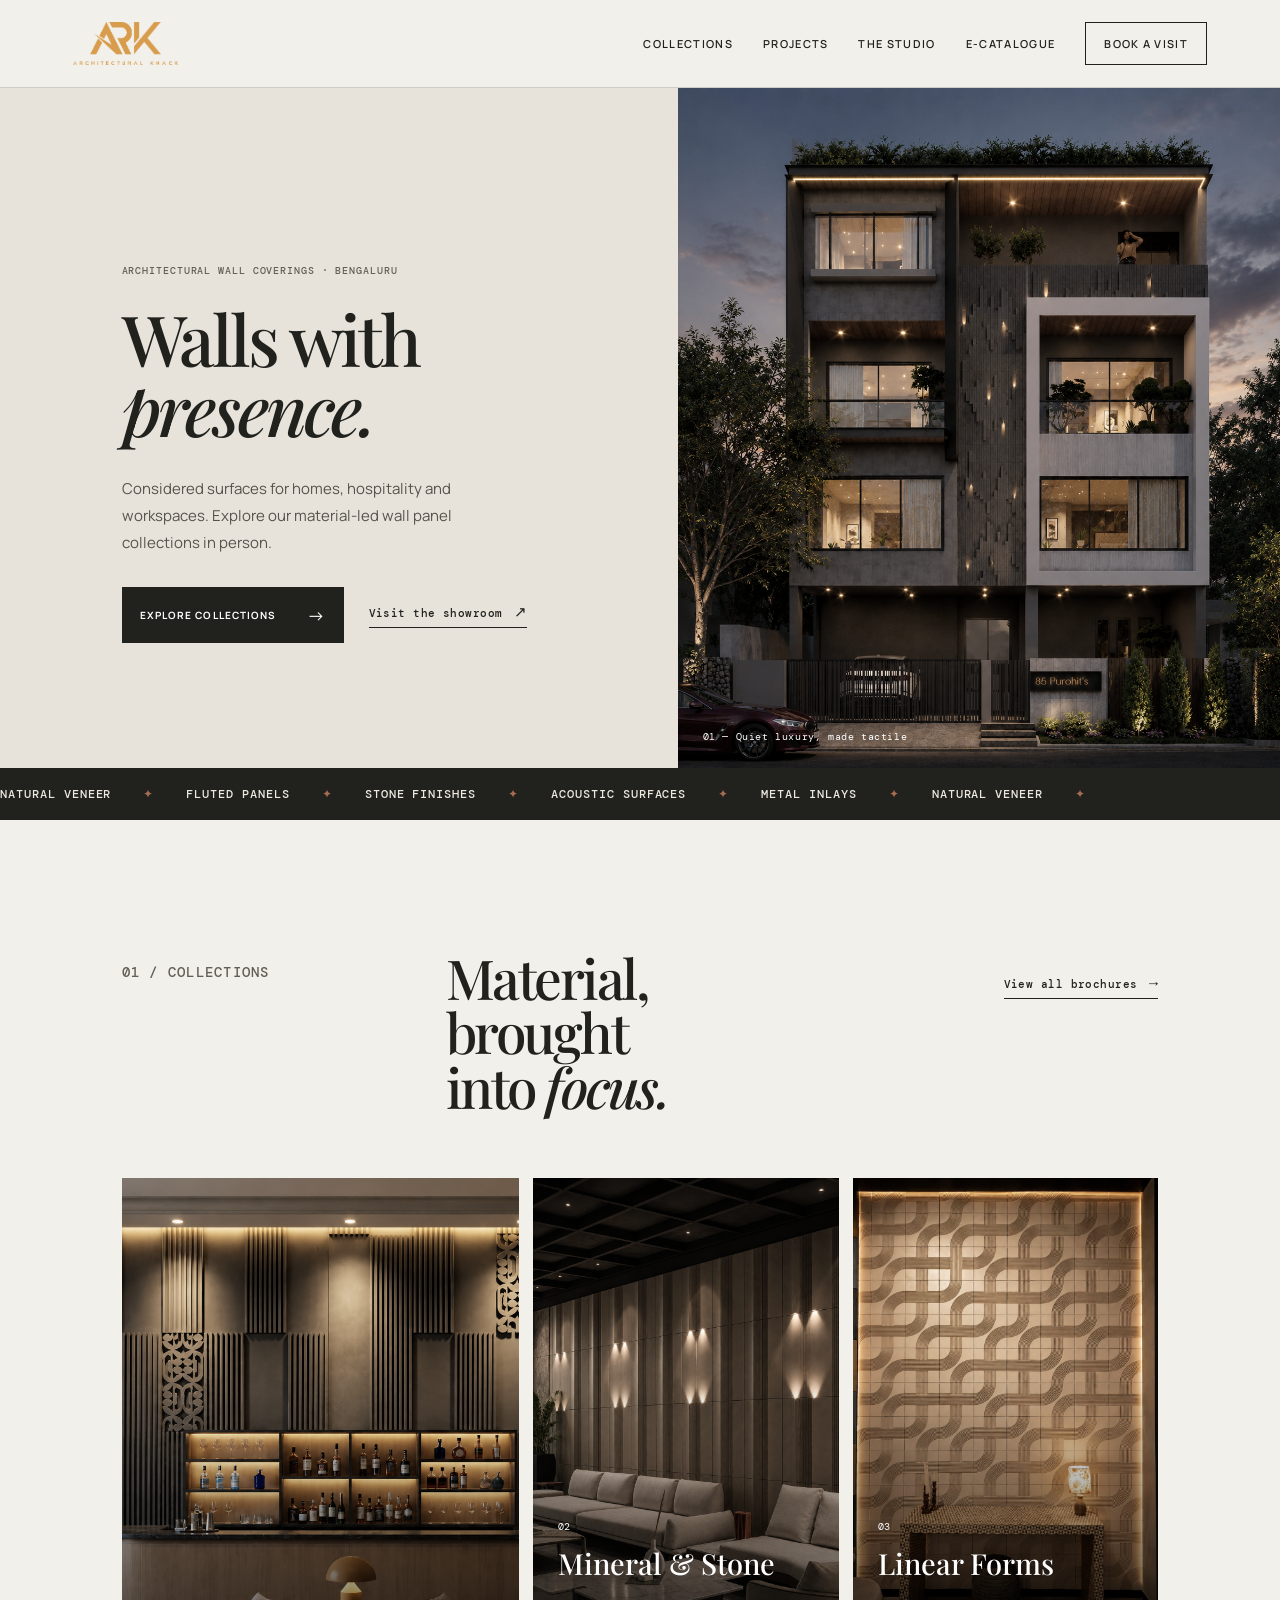
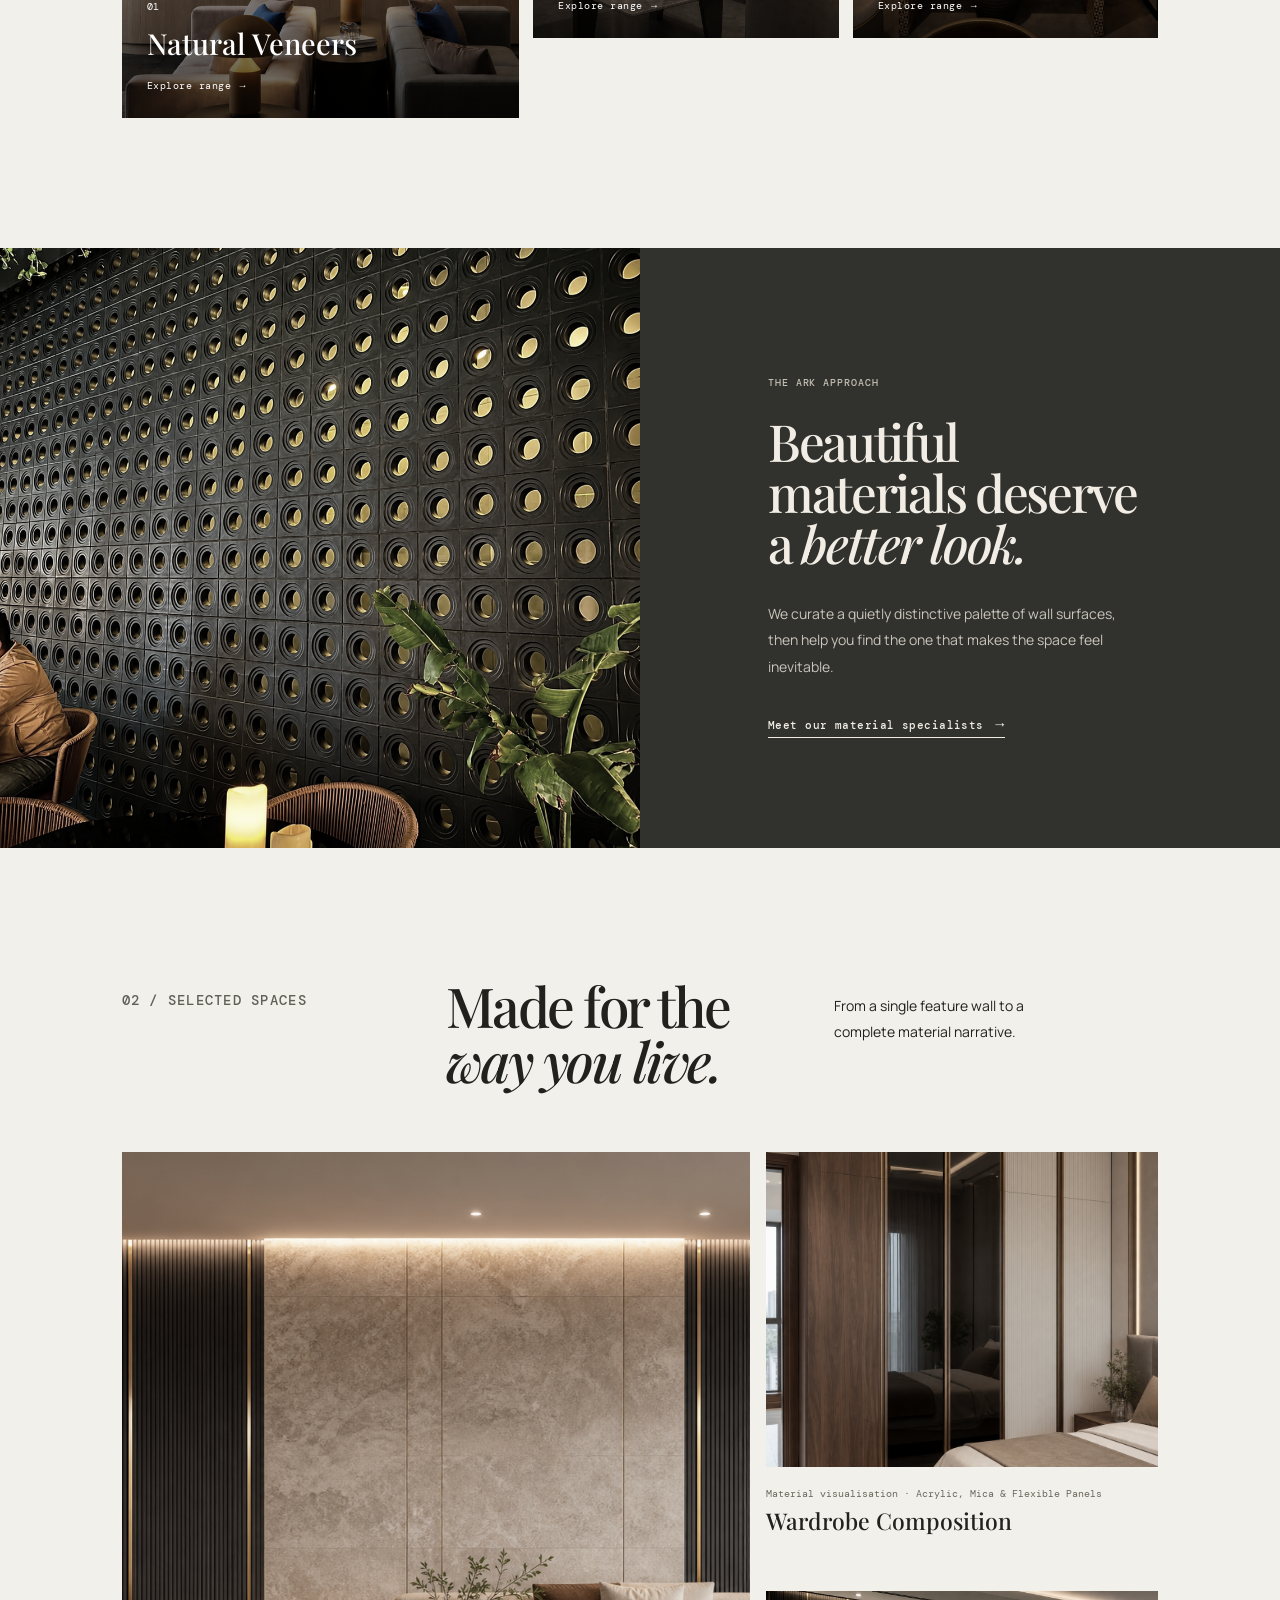
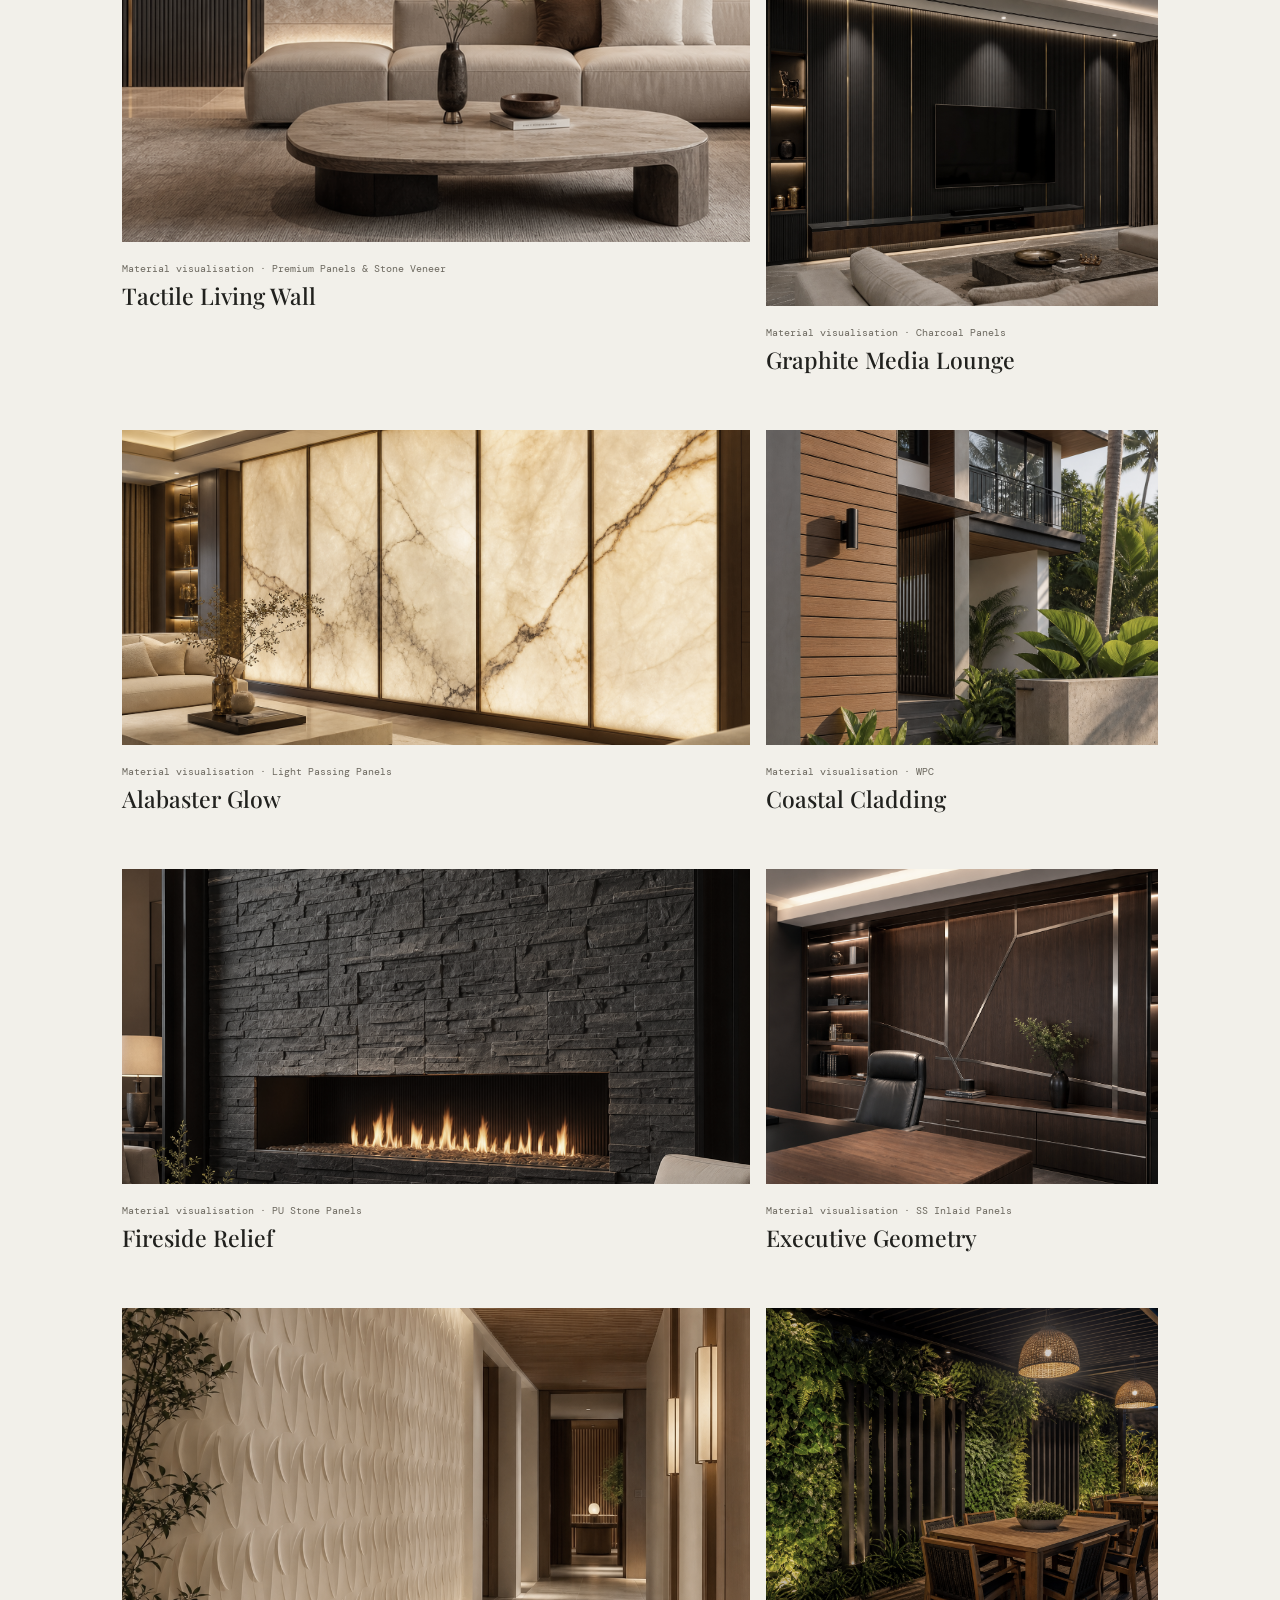
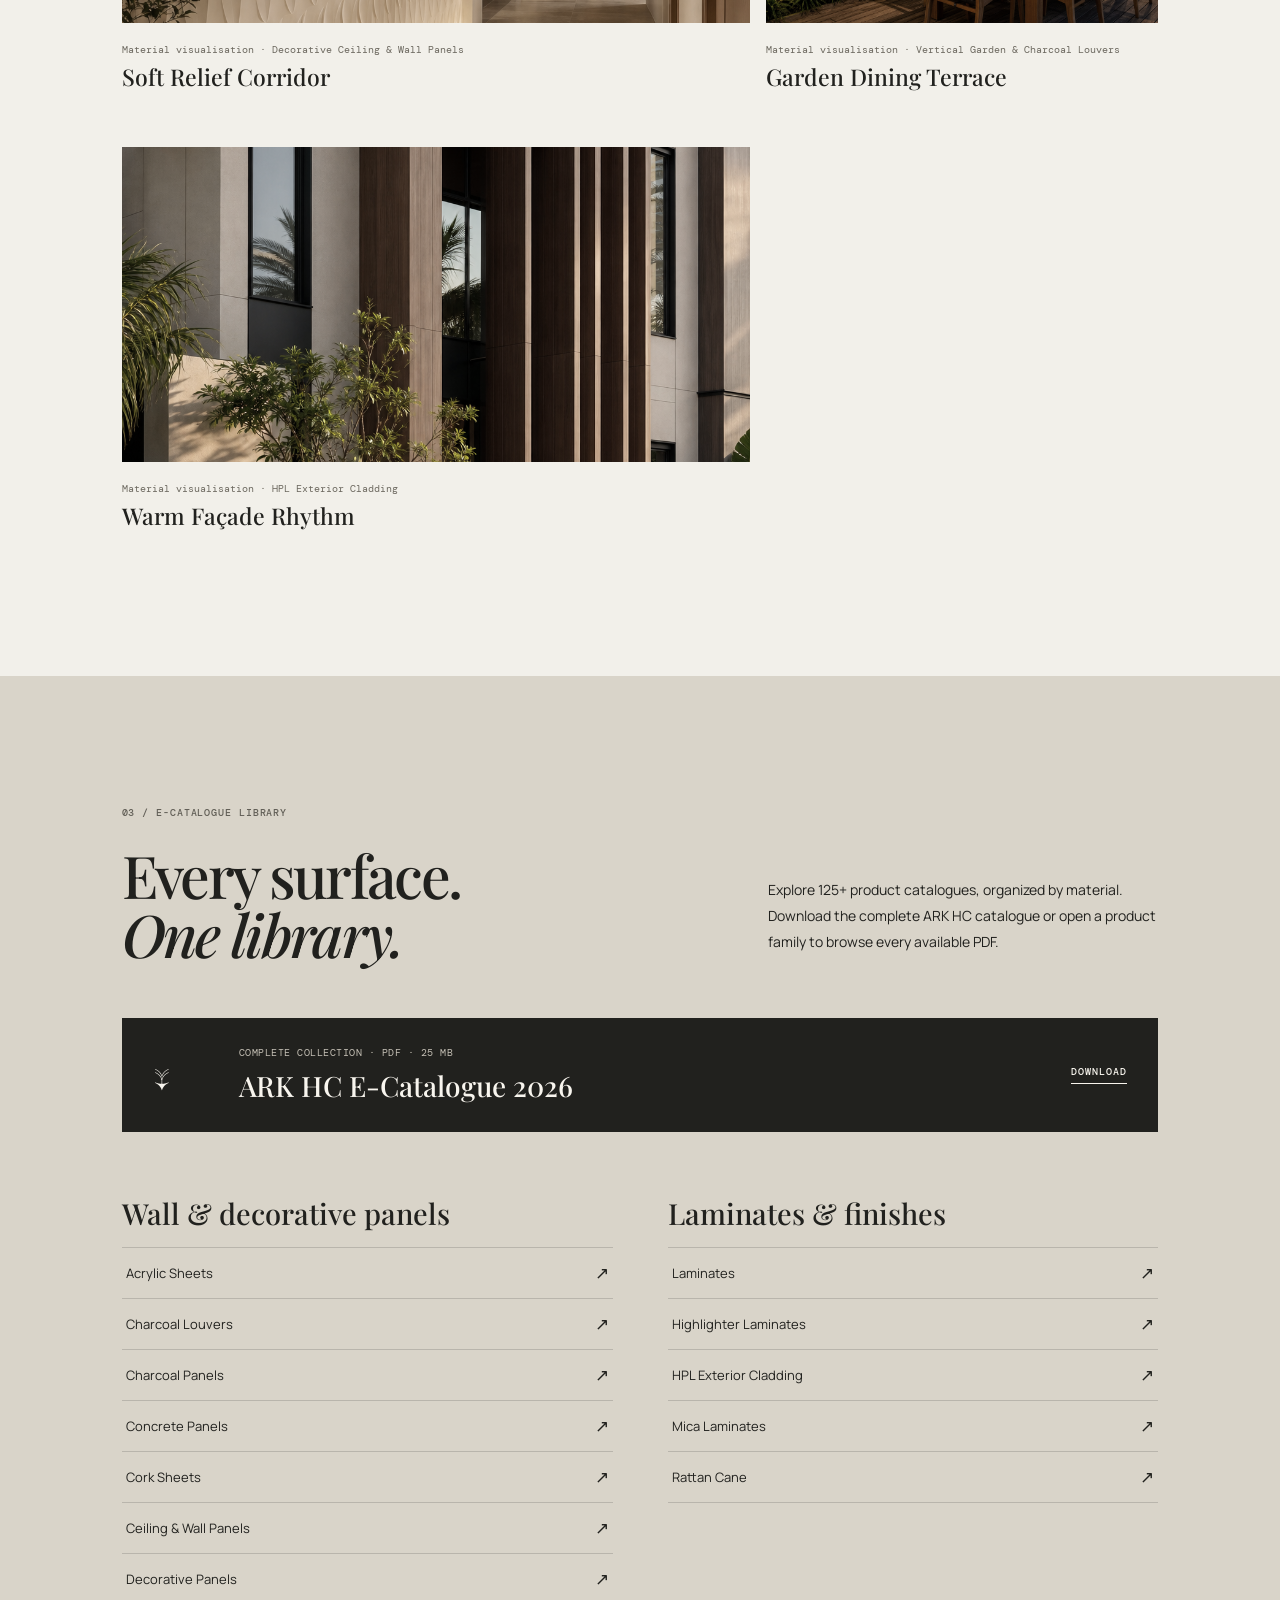
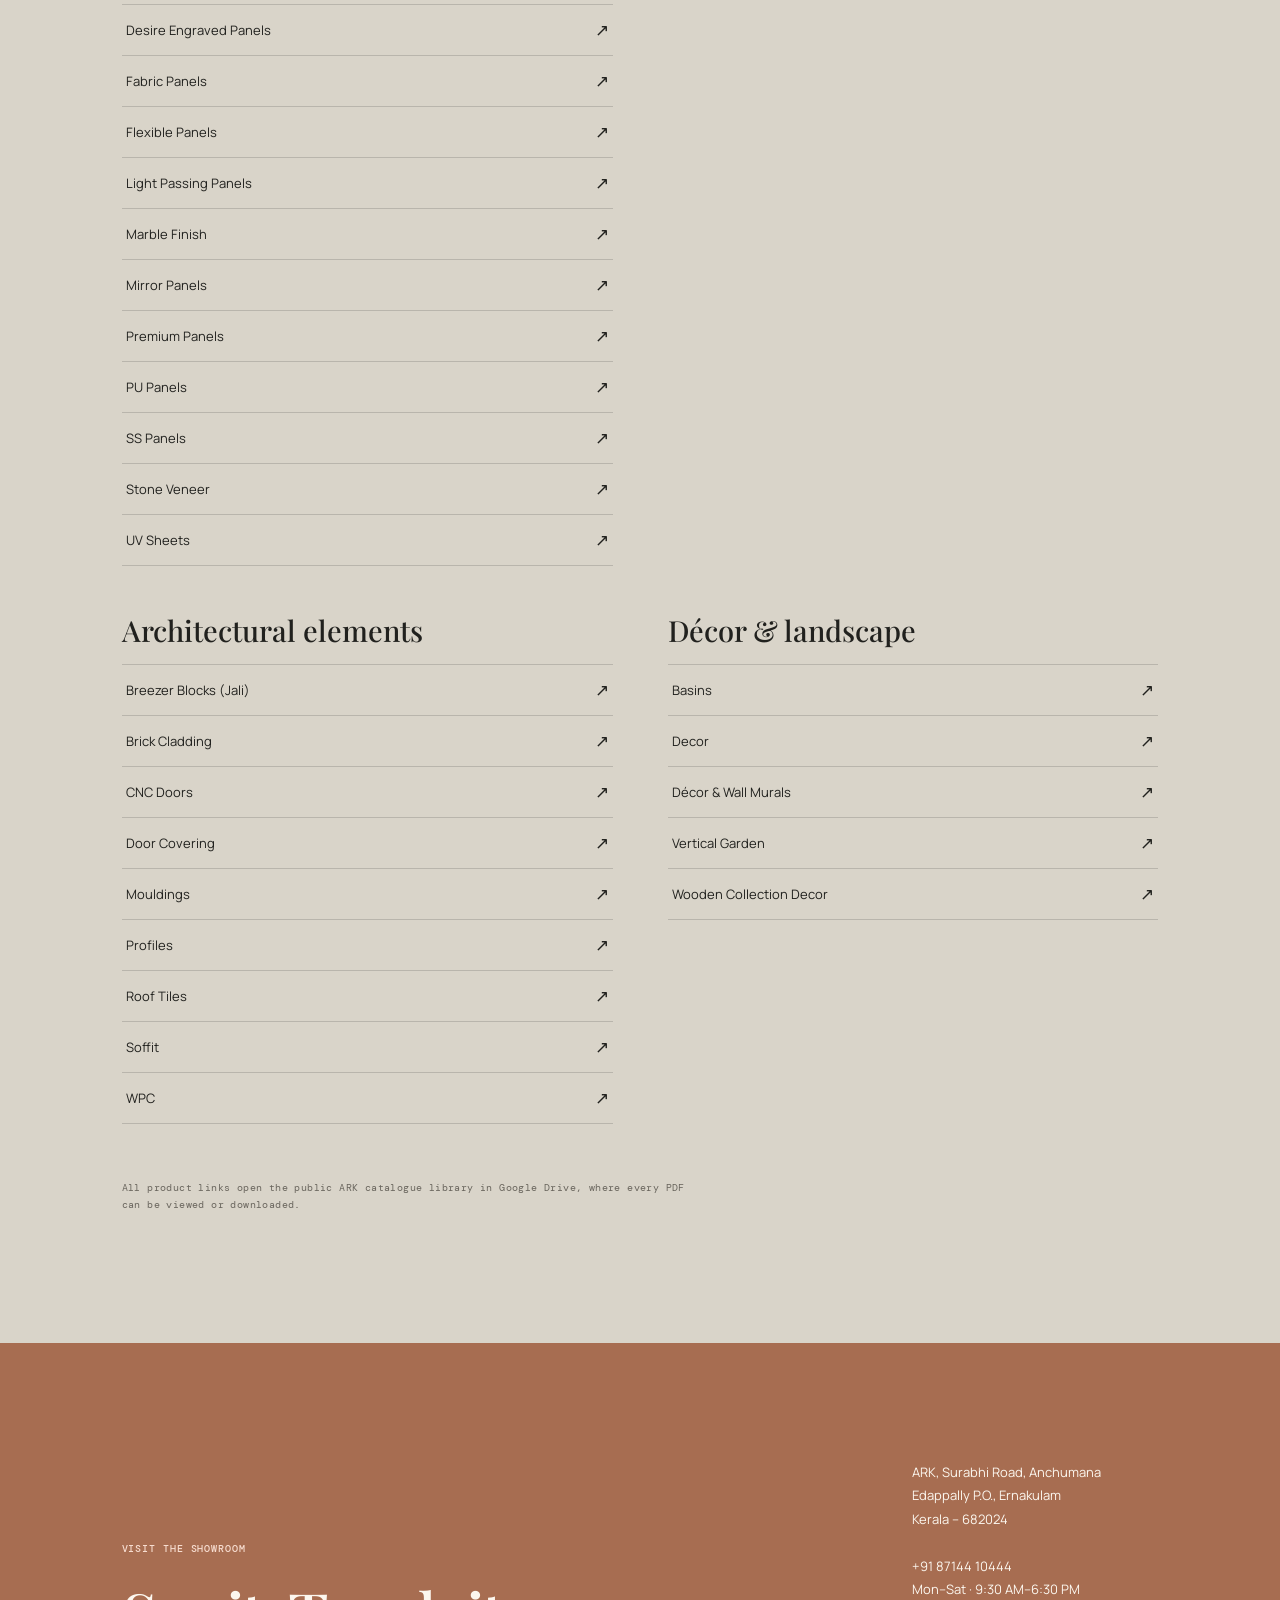
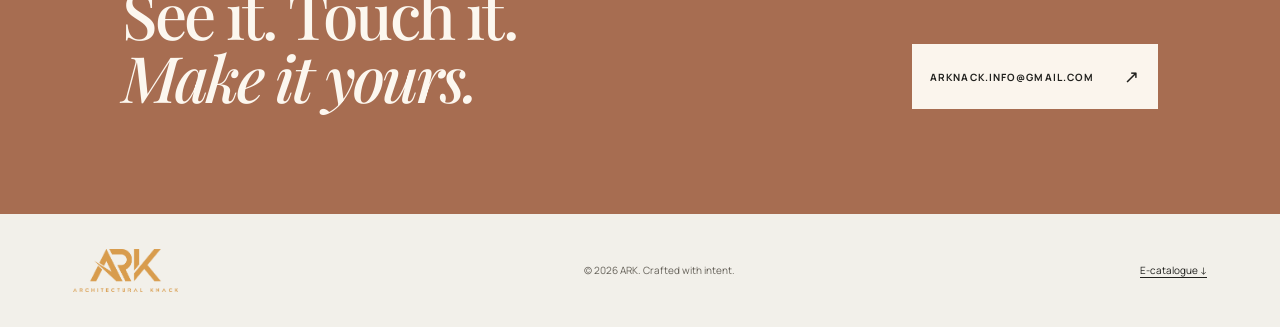
==== index.html @ c6451f6b "Add files via upload" ====
<!doctype html>
<html lang="en">
  <head>
    <meta charset="UTF-8" />
    <meta name="viewport" content="width=device-width, initial-scale=1.0" />
    <meta name="description" content="ARK — premium architectural wall panels in Ernakulam, Kerala." />
    <link rel="canonical" href="https://architecturalknack.com/" />
    <title>ARK Surfaces — Wall Panel Showroom</title>
    <link rel="stylesheet" href="styles.css" />
  </head>
  <body>
    <header class="site-header">
      <a class="brand" href="#top" aria-label="ARK Surfaces home"><img src="assets/ark-logo.png" alt="ARK logo" /></a>
      <button class="menu-toggle" aria-label="Open navigation" aria-expanded="false"><span></span><span></span></button>
      <nav id="nav"><a href="#collections">Collections</a><a href="#projects">Projects</a><a href="#studio">The Studio</a><a href="#resources">E-Catalogue</a><a class="nav-cta" href="#contact">Book a visit</a></nav>
    </header>

    <main id="top">
      <section class="hero">
        <div class="hero-copy reveal">
          <p class="eyebrow">Architectural wall coverings · Bengaluru</p>
          <h1>Walls with<br /><em>presence.</em></h1>
          <p class="intro">Considered surfaces for homes, hospitality and workspaces. Explore our material-led wall panel collections in person.</p>
          <div class="hero-actions"><a class="button light" href="#collections">Explore collections <b>→</b></a><a class="text-link" href="#contact">Visit the showroom <b>↗</b></a></div>
        </div>
        <div class="hero-image reveal"><img src="assets/hero-house.png" alt="ARK architectural wall panel project at dusk" /><span class="image-note">01 — Quiet luxury, made tactile</span></div>
      </section>

      <section class="marquee" aria-label="Materials"><div>Natural veneer <span>✦</span> Fluted panels <span>✦</span> Stone finishes <span>✦</span> Acoustic surfaces <span>✦</span> Metal inlays <span>✦</span> Natural veneer <span>✦</span></div></section>

      <section class="collections section" id="collections">
        <div class="section-head reveal"><p class="eyebrow">01 / Collections</p><h2>Material, brought<br />into <em>focus.</em></h2><a class="text-link" href="#resources">View all brochures <b>→</b></a></div>
        <div class="collection-grid">
          <article class="collection-card large reveal"><img src="assets/collection-bar.png" alt="Dark fluted wall panel installation" /><div><p>01</p><h3>Natural Veneers</h3><span>Explore range →</span></div></article>
          <article class="collection-card reveal"><img src="assets/collection-lounge.png" alt="Warm architectural wall panels in a lounge" /><div><p>02</p><h3>Mineral & Stone</h3><span>Explore range →</span></div></article>
          <article class="collection-card reveal"><img src="assets/collection-arc.jpeg" alt="Illuminated geometric feature wall" /><div><p>03</p><h3>Linear Forms</h3><span>Explore range →</span></div></article>
        </div>
      </section>

      <section class="statement" id="studio"><div class="statement-image"><img src="assets/studio-black-tile.png" alt="Black circular feature tile installation" /></div><div class="statement-copy reveal"><p class="eyebrow">The ARK approach</p><h2>Beautiful materials deserve a <em>better look.</em></h2><p>We curate a quietly distinctive palette of wall surfaces, then help you find the one that makes the space feel inevitable.</p><a class="text-link" href="#contact">Meet our material specialists <b>→</b></a></div></section>

      <section class="projects section" id="projects">
        <div class="section-head reveal"><p class="eyebrow">02 / Selected spaces</p><h2>Made for the<br /><em>way you live.</em></h2><p>From a single feature wall to a complete material narrative.</p></div>
        <div class="project-grid">
          <figure class="project wide reveal"><img src="assets/project-living-feature-wall.png" alt="Living room with premium wall panels and stone veneer" /><figcaption><span>Material visualisation · Premium Panels &amp; Stone Veneer</span><strong>Tactile Living Wall</strong></figcaption></figure>
          <figure class="project reveal"><img src="assets/project-wardrobe-panels.png" alt="Wardrobe with acrylic, mica and fluted panels" /><figcaption><span>Material visualisation · Acrylic, Mica &amp; Flexible Panels</span><strong>Wardrobe Composition</strong></figcaption></figure>
          <figure class="project reveal"><img src="assets/gallery-charcoal-media-wall.png" alt="Charcoal panel media wall" /><figcaption><span>Material visualisation · Charcoal Panels</span><strong>Graphite Media Lounge</strong></figcaption></figure>
          <figure class="project reveal"><img src="assets/gallery-alabaster-wall.png" alt="Backlit alabaster panel living room" /><figcaption><span>Material visualisation · Light Passing Panels</span><strong>Alabaster Glow</strong></figcaption></figure>
          <figure class="project reveal"><img src="assets/gallery-wpc-exterior.png" alt="Tropical home with WPC exterior cladding" /><figcaption><span>Material visualisation · WPC</span><strong>Coastal Cladding</strong></figcaption></figure>
          <figure class="project reveal"><img src="assets/gallery-pu-stone-fireplace.png" alt="PU stone panel fireplace wall" /><figcaption><span>Material visualisation · PU Stone Panels</span><strong>Fireside Relief</strong></figcaption></figure>
          <figure class="project reveal"><img src="assets/gallery-ss-inlay-office.png" alt="Stainless steel inlaid panel office" /><figcaption><span>Material visualisation · SS Inlaid Panels</span><strong>Executive Geometry</strong></figcaption></figure>
          <figure class="project reveal"><img src="assets/gallery-3d-panel-corridor.png" alt="Three-dimensional decorative wall panel corridor" /><figcaption><span>Material visualisation · Decorative Ceiling &amp; Wall Panels</span><strong>Soft Relief Corridor</strong></figcaption></figure>
          <figure class="project reveal"><img src="assets/gallery-vertical-garden-louvers.png" alt="Vertical garden and charcoal louver dining terrace" /><figcaption><span>Material visualisation · Vertical Garden &amp; Charcoal Louvers</span><strong>Garden Dining Terrace</strong></figcaption></figure>
          <figure class="project reveal"><img src="assets/gallery-hpl-exterior.png" alt="Warm wood-grain HPL exterior cladding villa facade" /><figcaption><span>Material visualisation · HPL Exterior Cladding</span><strong>Warm Façade Rhythm</strong></figcaption></figure>
        </div>
      </section>

      <section class="catalogue section" id="resources">
        <div class="catalogue-hero reveal"><div><p class="eyebrow">03 / E-catalogue library</p><h2>Every surface.<br /><em>One library.</em></h2></div><p>Explore 125+ product catalogues, organized by material. Download the complete ARK HC catalogue or open a product family to browse every available PDF.</p></div>
        <a href="brochures/ark-hc-catalogue-2026.pdf" class="catalogue-feature reveal" target="_blank" download><span class="feature-mark">↓</span><span><small>Complete collection · PDF · 25 MB</small><strong>ARK HC E-Catalogue 2026</strong></span><b>Download</b></a>
        <div class="catalogue-groups">
          <section class="catalogue-group reveal"><h3>Wall & decorative panels</h3><div class="catalogue-links">
            <a href="https://drive.google.com/drive/folders/1FpaMojlM0Y_aG_N_JRFI8ODtzc9NMZqW" target="_blank">Acrylic Sheets <b>↗</b></a><a href="https://drive.google.com/drive/folders/1pam12mQk6Rp3XOTonoi2og9abojJrw2J" target="_blank">Charcoal Louvers <b>↗</b></a><a href="https://drive.google.com/drive/folders/1RKLpAcFcCcYSmlrb-ScS-LXzZjXQn-kW" target="_blank">Charcoal Panels <b>↗</b></a><a href="https://drive.google.com/drive/folders/1gTwlTjHN4O6pS-rpF_OQSY2TKDoFguA-" target="_blank">Concrete Panels <b>↗</b></a><a href="https://drive.google.com/drive/folders/1uEIJsoglPUuM48Y4AudSvbhgoC0AybbQ" target="_blank">Cork Sheets <b>↗</b></a><a href="https://drive.google.com/drive/folders/1hJHs6wVuSi-jI8uXzLI1l4o4ZnTejeNo" target="_blank">Ceiling & Wall Panels <b>↗</b></a><a href="https://drive.google.com/drive/folders/1azDPXcLxsJHBNkW1FkRnZliwIpYOER4i" target="_blank">Decorative Panels <b>↗</b></a><a href="https://drive.google.com/drive/folders/10bQ15kgk78lGOUwzyDXkPqtfHgOO5E1V" target="_blank">Desire Engraved Panels <b>↗</b></a><a href="https://drive.google.com/drive/folders/1BGHBMxsJjWrxPUPwFZ53cQfvrut0_5Yy" target="_blank">Fabric Panels <b>↗</b></a><a href="https://drive.google.com/drive/folders/11iQXq_XxNPvyl1Jf5rmj52Fa2csVfBY_" target="_blank">Flexible Panels <b>↗</b></a><a href="https://drive.google.com/drive/folders/1SQW5FMvBa8-j07Z27Kr6GEKFkzMrGbZu" target="_blank">Light Passing Panels <b>↗</b></a><a href="https://drive.google.com/drive/folders/1L_lxQhV61JzNJdJLd8a25SkQWV_S1D2_" target="_blank">Marble Finish <b>↗</b></a><a href="https://drive.google.com/drive/folders/13bvie2Khw0LDno1nfz0ryzIl4uA8cia9" target="_blank">Mirror Panels <b>↗</b></a><a href="https://drive.google.com/drive/folders/14iPbym3v17-r-7nULW05bXZMMPUM4GUT" target="_blank">Premium Panels <b>↗</b></a><a href="https://drive.google.com/drive/folders/1ZV-BOv9Y6JD2wXejVqJQ0VL7xe4I_VEc" target="_blank">PU Panels <b>↗</b></a><a href="https://drive.google.com/drive/folders/1UYEyZf4TeKHdjhLSrMCoogeBM4cNeiX0" target="_blank">SS Panels <b>↗</b></a><a href="https://drive.google.com/drive/folders/1ym5dsgPneNgNL45z1wXZ8AegiPuklmuy" target="_blank">Stone Veneer <b>↗</b></a><a href="https://drive.google.com/drive/folders/18EGsb0MyElplKj_OLv-2A6vRnYnRQ5n9" target="_blank">UV Sheets <b>↗</b></a>
          </div></section>
          <section class="catalogue-group reveal"><h3>Laminates & finishes</h3><div class="catalogue-links">
            <a href="https://drive.google.com/drive/folders/1OsseSsTlGwbLfVLu7WsrxpcOy3_Xm1ZW" target="_blank">Laminates <b>↗</b></a><a href="https://drive.google.com/drive/folders/1jv2jvvfyfUBD1tsW9tfyQ1SlDCdU8uoo" target="_blank">Highlighter Laminates <b>↗</b></a><a href="https://drive.google.com/drive/folders/1RWTz6r2nzIGnS1-i6NlpVJMDLF8Bqk9Q" target="_blank">HPL Exterior Cladding <b>↗</b></a><a href="https://drive.google.com/drive/folders/1GkOZE5qTEwAzNIR6Fc5J4h3vqvL9mrev" target="_blank">Mica Laminates <b>↗</b></a><a href="https://drive.google.com/drive/folders/1w1oXD9ZWeLr1jH2rSw9eBJWcQLBwEohY" target="_blank">Rattan Cane <b>↗</b></a>
          </div></section>
          <section class="catalogue-group reveal"><h3>Architectural elements</h3><div class="catalogue-links">
            <a href="https://drive.google.com/drive/folders/1XUIEF1jgNA65uqIPz6_uYJ-ywIIcXn-n" target="_blank">Breezer Blocks (Jali) <b>↗</b></a><a href="https://drive.google.com/drive/folders/1p1ym8WGnl_VWO1xvRNstjJcTOhMiWbJH" target="_blank">Brick Cladding <b>↗</b></a><a href="https://drive.google.com/drive/folders/1UwVOsg__UIOl4SaOhusjFIW5VKHUyhMT" target="_blank">CNC Doors <b>↗</b></a><a href="https://drive.google.com/drive/folders/1HwxhhQp5KkOpm1jSvVA12lKE4oLT503N" target="_blank">Door Covering <b>↗</b></a><a href="https://drive.google.com/drive/folders/11hdAgKtLaM-JnnH0Z1iom1x9b7h1Jzld" target="_blank">Mouldings <b>↗</b></a><a href="https://drive.google.com/drive/folders/1TTC6p3My6e3B6pQSh2Z5nu10GP8YVnFd" target="_blank">Profiles <b>↗</b></a><a href="https://drive.google.com/drive/folders/1NQG10meObATrfvBZ8CsjUSP03leh3U9X" target="_blank">Roof Tiles <b>↗</b></a><a href="https://drive.google.com/drive/folders/1j-Q3JNbm__-nV0Ud4fNi03-Hk54_zvlI" target="_blank">Soffit <b>↗</b></a><a href="https://drive.google.com/drive/folders/10Oqnrhp-acZAygbdWG7E03SzzFEX9iff" target="_blank">WPC <b>↗</b></a>
          </div></section>
          <section class="catalogue-group reveal"><h3>Décor & landscape</h3><div class="catalogue-links">
            <a href="https://drive.google.com/drive/folders/12hvFK6m8R3VSMhVM0FCZ0DFVVJi8sPWw" target="_blank">Basins <b>↗</b></a><a href="https://drive.google.com/drive/folders/1GmdgAF_5Hu_61iPYw7V3etbZHCqJljyU" target="_blank">Decor <b>↗</b></a><a href="https://drive.google.com/drive/folders/1NNQ9vUTXibq0fxJ7nnYbWq6pyLsWjpNg" target="_blank">Décor & Wall Murals <b>↗</b></a><a href="https://drive.google.com/drive/folders/1K7OqgvqPVnMJPZ51nz47Lv6eh9Vxxahj" target="_blank">Vertical Garden <b>↗</b></a><a href="https://drive.google.com/drive/folders/1gILJP4p7Lk9wUeypYDV_6HaT9JK69Q1W" target="_blank">Wooden Collection Decor <b>↗</b></a>
          </div></section>
        </div>
        <p class="catalogue-note">All product links open the public ARK catalogue library in Google Drive, where every PDF can be viewed or downloaded.</p>
      </section>

      <section class="contact" id="contact"><div><p class="eyebrow">Visit the showroom</p><h2>See it. Touch it.<br /><em>Make it yours.</em></h2></div><div class="contact-details"><p>ARK, Surabhi Road, Anchumana<br />Edappally P.O., Ernakulam<br />Kerala – 682024<br /><br /><a href="tel:+918714410444">+91 87144 10444</a><br />Mon–Sat · 9:30 AM–6:30 PM</p><a class="button light" href="mailto:arknack.info@gmail.com">arknack.info@gmail.com <b>↗</b></a></div></section>
    </main>
    <footer><a class="brand" href="#top"><img src="assets/ark-logo.png" alt="ARK logo" /></a><p>© 2026 ARK. Crafted with intent.</p><a href="#resources">E-catalogue ↓</a></footer>
    <script src="app.js"></script>
  </body>
</html>
---- styles.css ----
@import url('https://fonts.googleapis.com/css2?family=DM+Mono:wght@400;500&family=Manrope:wght@400;500;600;700&family=Playfair+Display:ital,wght@0,500;0,600;1,500;1,600&display=swap');
.brand{display:inline-flex;align-items:center}.brand img{display:block;width:105px;height:47px;object-fit:contain;object-position:left center}@media(max-width:760px){.brand img{width:82px;height:42px}}
.catalogue{background:var(--sand)}.catalogue-hero{display:flex;justify-content:space-between;gap:6vw;align-items:end;margin-bottom:55px}.catalogue-hero h2{font-size:clamp(42px,4.6vw,70px)}.catalogue-hero>p{font-size:14px;line-height:1.85;max-width:390px;margin:0 0 8px}.catalogue-feature{display:grid;grid-template-columns:64px 1fr auto;align-items:center;gap:22px;padding:28px 31px;margin-bottom:62px;background:var(--ink);color:#f8f5ee;transition:background .2s}.catalogue-feature:hover{background:#41413c}.feature-mark{font:36px 'Playfair Display'}.catalogue-feature small{display:block;font:10px 'DM Mono';letter-spacing:.05em;text-transform:uppercase;color:#c4bfb4;margin-bottom:8px}.catalogue-feature strong{font:500 28px 'Playfair Display'}.catalogue-feature b{font:500 10px 'DM Mono';letter-spacing:.1em;text-transform:uppercase;border-bottom:1px solid;padding-bottom:5px}.catalogue-groups{display:grid;grid-template-columns:repeat(2,1fr);gap:45px 55px}.catalogue-group h3{font:500 29px 'Playfair Display';margin:0 0 15px}.catalogue-links{border-top:1px solid var(--line)}.catalogue-links a{display:flex;justify-content:space-between;align-items:center;padding:14px 4px;border-bottom:1px solid var(--line);font-size:13px;transition:padding .2s}.catalogue-links a:hover{padding-left:8px}.catalogue-links b{font:17px 'DM Mono';font-weight:400}.catalogue-note{margin:55px 0 0;font:10px/1.7 'DM Mono';letter-spacing:.04em;color:#69655d;max-width:580px}@media(max-width:760px){.catalogue-hero{display:block;margin-bottom:40px}.catalogue-hero>p{margin-top:25px}.catalogue-feature{grid-template-columns:38px 1fr;padding:23px 20px;margin-bottom:45px}.catalogue-feature b{grid-column:2;justify-self:start}.feature-mark{font-size:28px}.catalogue-feature strong{font-size:23px}.catalogue-groups{grid-template-columns:1fr;gap:38px}.catalogue-group h3{font-size:26px}}
:root{--ink:#21211e;--paper:#f2f0ea;--sand:#d9d4c9;--clay:#a76d51;--cream:#faf8f3;--line:rgba(33,33,30,.17)}*{box-sizing:border-box}html{scroll-behavior:smooth}body{margin:0;background:var(--paper);color:var(--ink);font-family:Manrope,Arial,sans-serif}a{color:inherit;text-decoration:none}.site-header{height:88px;display:flex;align-items:center;justify-content:space-between;padding:0 5.7vw;border-bottom:1px solid var(--line);position:relative;z-index:4}.brand{font-size:13px;font-weight:700;letter-spacing:.11em;white-space:nowrap}.brand span{font-family:'Playfair Display';font-size:26px;font-weight:600;letter-spacing:0;margin-right:4px}.brand i{font-family:'Playfair Display';font-size:12px;font-style:italic;font-weight:500;letter-spacing:.04em}nav{display:flex;align-items:center;gap:30px;font-size:11px;text-transform:uppercase;letter-spacing:.12em;font-weight:600}nav a{transition:opacity .2s}nav a:hover{opacity:.5}.nav-cta{border:1px solid var(--ink);padding:13px 18px}.menu-toggle{display:none;background:none;border:0}.hero{min-height:680px;display:grid;grid-template-columns:48% 52%;padding-left:9.5vw;background:#e7e3da}.hero-copy{padding:12vw 4vw 8vw 0;align-self:center}.eyebrow{font:500 10px 'DM Mono',monospace;letter-spacing:.09em;text-transform:uppercase;margin:0 0 27px;color:#625f57}.hero h1,h2{font:500 clamp(48px,5.5vw,86px)/.99 'Playfair Display',serif;letter-spacing:-.045em;margin:0}.hero h1 em,h2 em{font-weight:500}.intro{max-width:405px;font-size:15px;line-height:1.8;margin:31px 0;color:#56534c}.hero-actions{display:flex;gap:25px;align-items:center}.button{display:inline-flex;align-items:center;justify-content:space-between;gap:30px;padding:16px 18px;font-size:10px;letter-spacing:.11em;text-transform:uppercase;font-weight:700}.button.light{background:var(--ink);color:#fff}.button b{font-size:18px;font-weight:400}.text-link{font:500 11px 'DM Mono',monospace;letter-spacing:.04em;border-bottom:1px solid var(--ink);padding-bottom:5px}.text-link b{font-size:15px;font-weight:400;margin-left:4px}.hero-image{height:680px;position:relative;overflow:hidden}.hero-image img{width:100%;height:100%;object-fit:cover;filter:saturate(.65)}.image-note{position:absolute;bottom:25px;left:25px;color:white;font:10px 'DM Mono';letter-spacing:.06em}.marquee{overflow:hidden;white-space:nowrap;background:var(--ink);color:#eee9df;font:500 12px 'DM Mono';letter-spacing:.08em;text-transform:uppercase;padding:18px 0}.marquee div{display:inline-block;animation:scroll 28s linear infinite}.marquee span{color:var(--clay);padding:0 24px}@keyframes scroll{to{transform:translateX(-50%)}}.section{padding:130px 9.5vw}.section-head{display:grid;grid-template-columns:1fr 1.2fr 1fr;align-items:start;margin-bottom:65px}.section-head .eyebrow{margin-top:10px}.section-head h2{font-size:clamp(42px,4.3vw,66px)}.section-head>p{font-size:14px;line-height:1.8;max-width:230px;margin:15px 0 0}.section-head .text-link{justify-self:end;margin-top:23px}.collection-grid{display:grid;grid-template-columns:1.3fr 1fr 1fr;gap:14px}.collection-card{height:460px;position:relative;overflow:hidden;background:#aaa}.collection-card.large{height:540px}.collection-card img{width:100%;height:100%;object-fit:cover;filter:saturate(.7);transition:transform .6s}.collection-card:hover img{transform:scale(1.04)}.collection-card:after{content:'';position:absolute;inset:40% 0 0;background:linear-gradient(transparent,rgba(0,0,0,.64))}.collection-card div{position:absolute;z-index:1;bottom:24px;left:25px;color:#fff}.collection-card p{font:10px 'DM Mono';margin:0 0 11px}.collection-card h3{font:500 29px 'Playfair Display';margin:0 0 10px}.collection-card span{font:10px 'DM Mono';letter-spacing:.05em}.statement{display:grid;grid-template-columns:50% 50%;background:#31312e;color:#f1ede4}.statement-image{height:600px;overflow:hidden}.statement-image img{width:100%;height:100%;object-fit:cover;filter:saturate(.5)}.statement-copy{padding:10vw 10vw 8vw}.statement-copy .eyebrow{color:#c4bfb3}.statement-copy h2{font-size:clamp(42px,4vw,63px)}.statement-copy>p:not(.eyebrow){color:#c9c5ba;font-size:14px;line-height:1.9;max-width:360px;margin:32px 0}.statement-copy .text-link{border-color:#f1ede4}.projects{padding-bottom:145px}.project-grid{display:grid;grid-template-columns:1.6fr 1fr;gap:55px 16px}.project{margin:0}.project.wide{grid-row:span 2}.project img{width:100%;height:315px;object-fit:cover;filter:saturate(.65)}.project.wide img{height:690px}.project figcaption{padding-top:15px;display:flex;flex-direction:column;gap:5px}.project figcaption span{font:10px 'DM Mono';color:#6c685f}.project figcaption strong{font:500 23px 'Playfair Display'}.resource-section{padding:110px 9.5vw;display:grid;grid-template-columns:1fr 1fr;gap:9vw;background:var(--sand)}.resource-copy h2{font-size:clamp(42px,4.5vw,68px)}.resource-copy>p:not(.eyebrow){font-size:14px;line-height:1.8;max-width:340px;margin-top:27px}.resource-list{border-top:1px solid var(--line)}.resource-item{display:flex;align-items:center;justify-content:space-between;border-bottom:1px solid var(--line);padding:25px 0;font:500 18px 'Playfair Display'}.resource-item small{display:block;font:10px 'DM Mono';color:#69655d;margin-bottom:8px}.resource-item b{font:22px 'DM Mono';font-weight:400}.upload-studio{background:#e7e3da;display:grid;grid-template-columns:1fr 1fr;gap:10vw;padding-top:100px;padding-bottom:100px}.upload-intro h2{font-size:clamp(42px,4.5vw,65px)}.upload-intro>p:not(.eyebrow){font-size:13px;line-height:1.8;max-width:360px}.upload-panel{border-top:1px solid var(--line)}.upload-choice{display:grid;grid-template-columns:42px 1fr;column-gap:15px;padding:22px 0;border-bottom:1px solid var(--line);cursor:pointer}.upload-choice input{display:none}.upload-choice .icon{grid-row:span 2;font:27px 'Playfair Display'}.upload-choice strong{font-size:14px}.upload-choice small{font:10px 'DM Mono';color:#666158;margin-top:6px}.uploaded-files{padding-top:16px;font:11px 'DM Mono';color:#625f57}.uploaded-files div{padding:7px 0;border-bottom:1px solid var(--line)}.contact{min-height:430px;padding:105px 9.5vw;display:flex;justify-content:space-between;align-items:flex-end;background:var(--clay);color:#fcf7ef}.contact .eyebrow{color:#f7ddd0}.contact h2{font-size:clamp(45px,5vw,76px)}.contact-details{display:flex;flex-direction:column;align-items:flex-start;gap:30px;font-size:13px;line-height:1.8}.contact .button{background:#fbf5ed;color:var(--ink)}footer{padding:33px 5.7vw;display:flex;justify-content:space-between;align-items:center;font-size:10px;color:#656159}footer>a:last-child{color:var(--ink);border-bottom:1px solid}.reveal{animation:rise .8s both}@keyframes rise{from{opacity:0;transform:translateY(18px)}to{opacity:1;transform:none}}@media(max-width:760px){.site-header{height:72px;padding:0 6vw}.menu-toggle{display:block;width:30px;height:30px}.menu-toggle span{display:block;width:23px;border-top:1px solid var(--ink);margin:7px auto}nav{display:none;position:absolute;top:71px;left:0;right:0;background:var(--paper);padding:25px 6vw;flex-direction:column;align-items:flex-start;gap:22px;border-bottom:1px solid var(--line)}nav.open{display:flex}.hero{display:block;padding:0;min-height:0}.hero-copy{padding:85px 8vw 65px}.hero-image{height:460px}.section{padding:85px 7vw}.section-head{display:block;margin-bottom:42px}.section-head .text-link{display:inline-block;margin-top:25px}.collection-grid,.project-grid{grid-template-columns:1fr;gap:15px}.collection-card,.collection-card.large{height:420px}.statement{grid-template-columns:1fr}.statement-image{height:370px}.statement-copy{padding:75px 8vw}.project.wide{grid-row:auto}.project.wide img,.project img{height:420px}.resource-section,.upload-studio{grid-template-columns:1fr;gap:45px;padding:80px 7vw}.contact{min-height:0;padding:80px 7vw;display:block}.contact-details{margin-top:50px}footer{padding:28px 7vw;display:block}footer p{margin:19px 0}footer>a:last-child{display:none}}
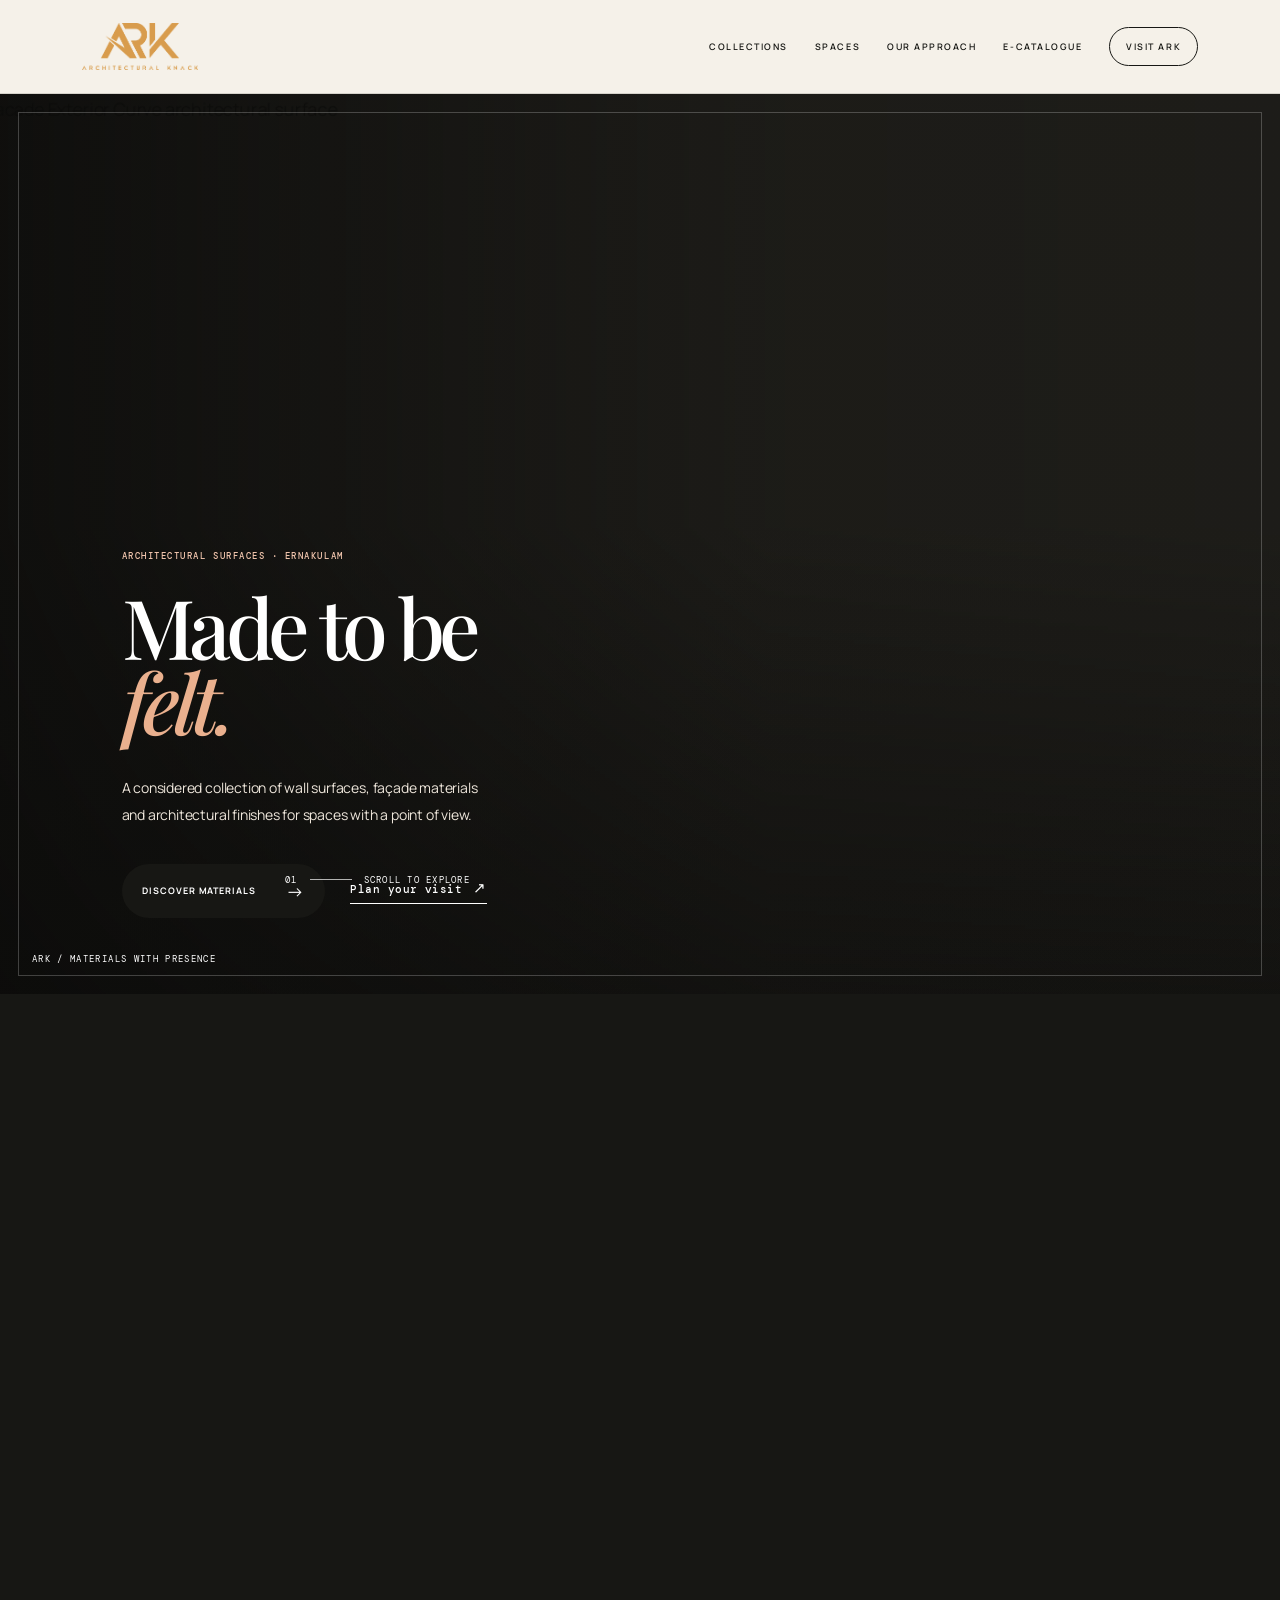
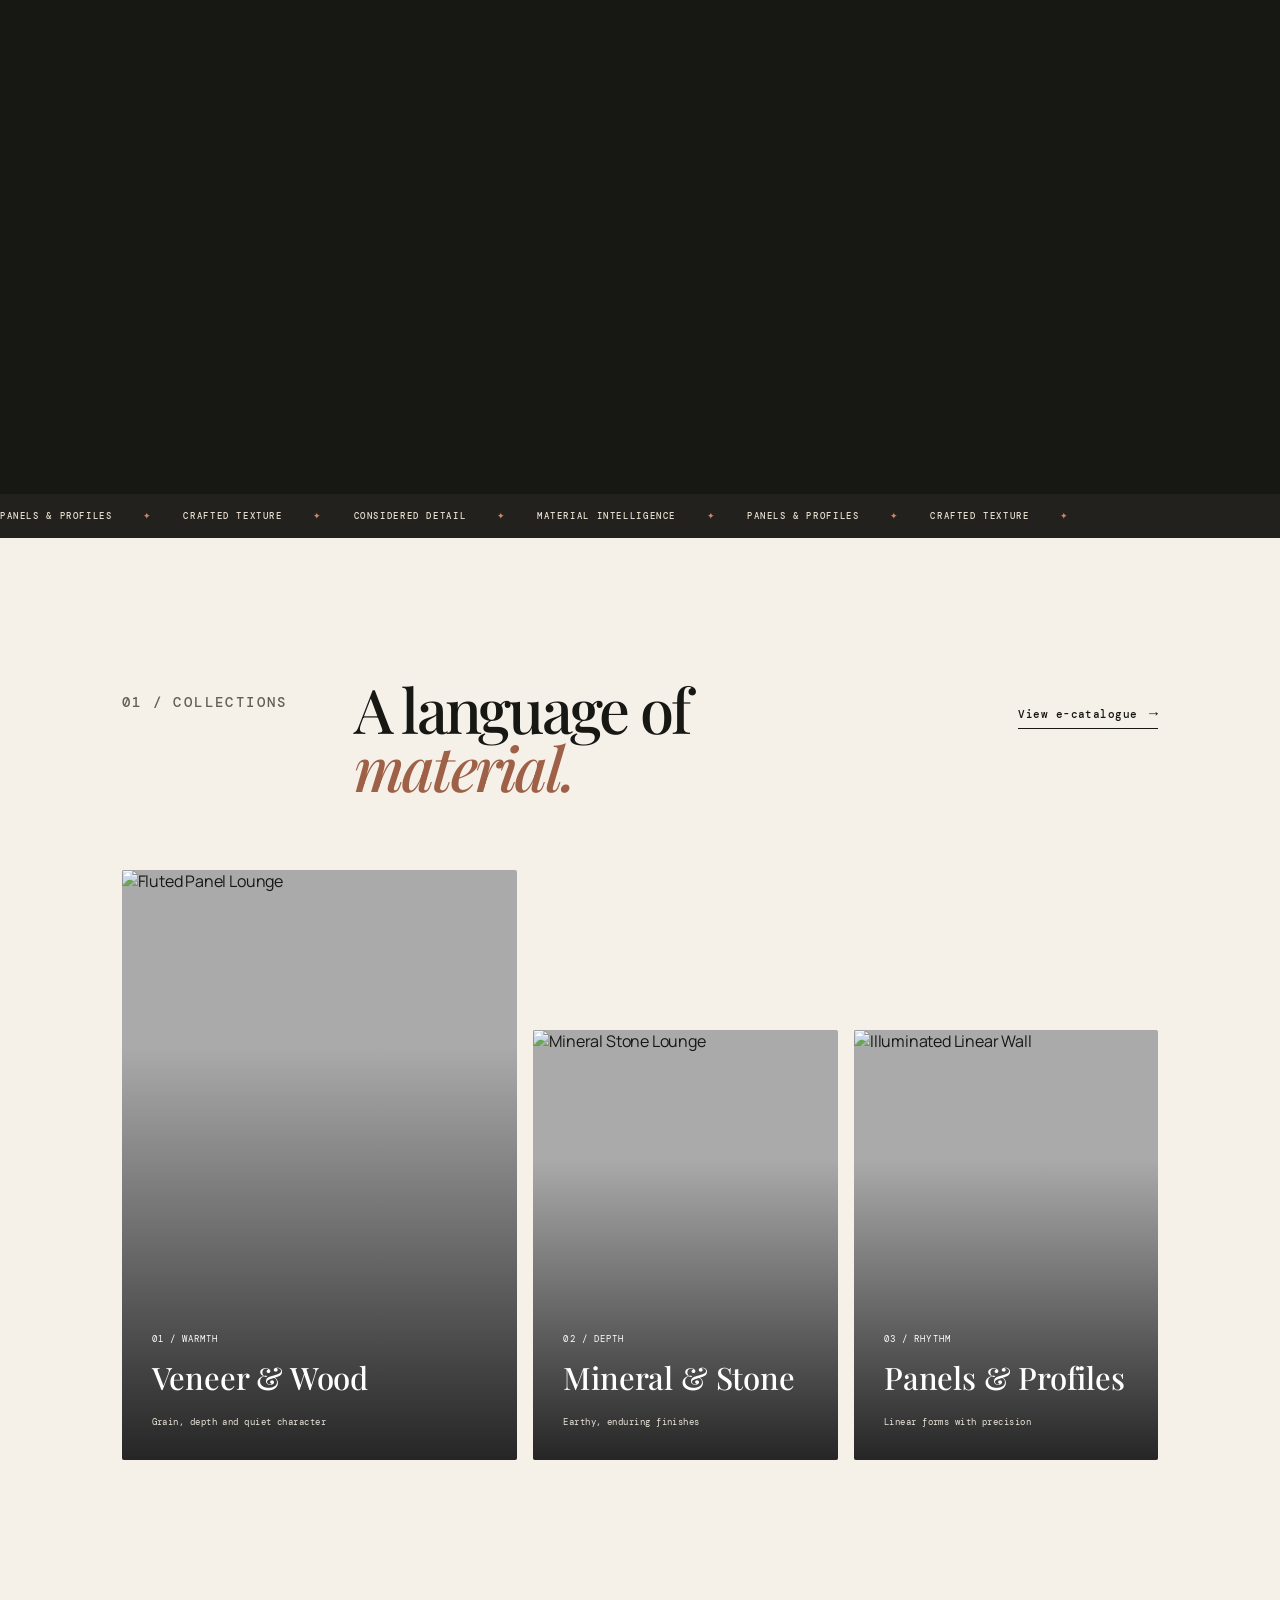
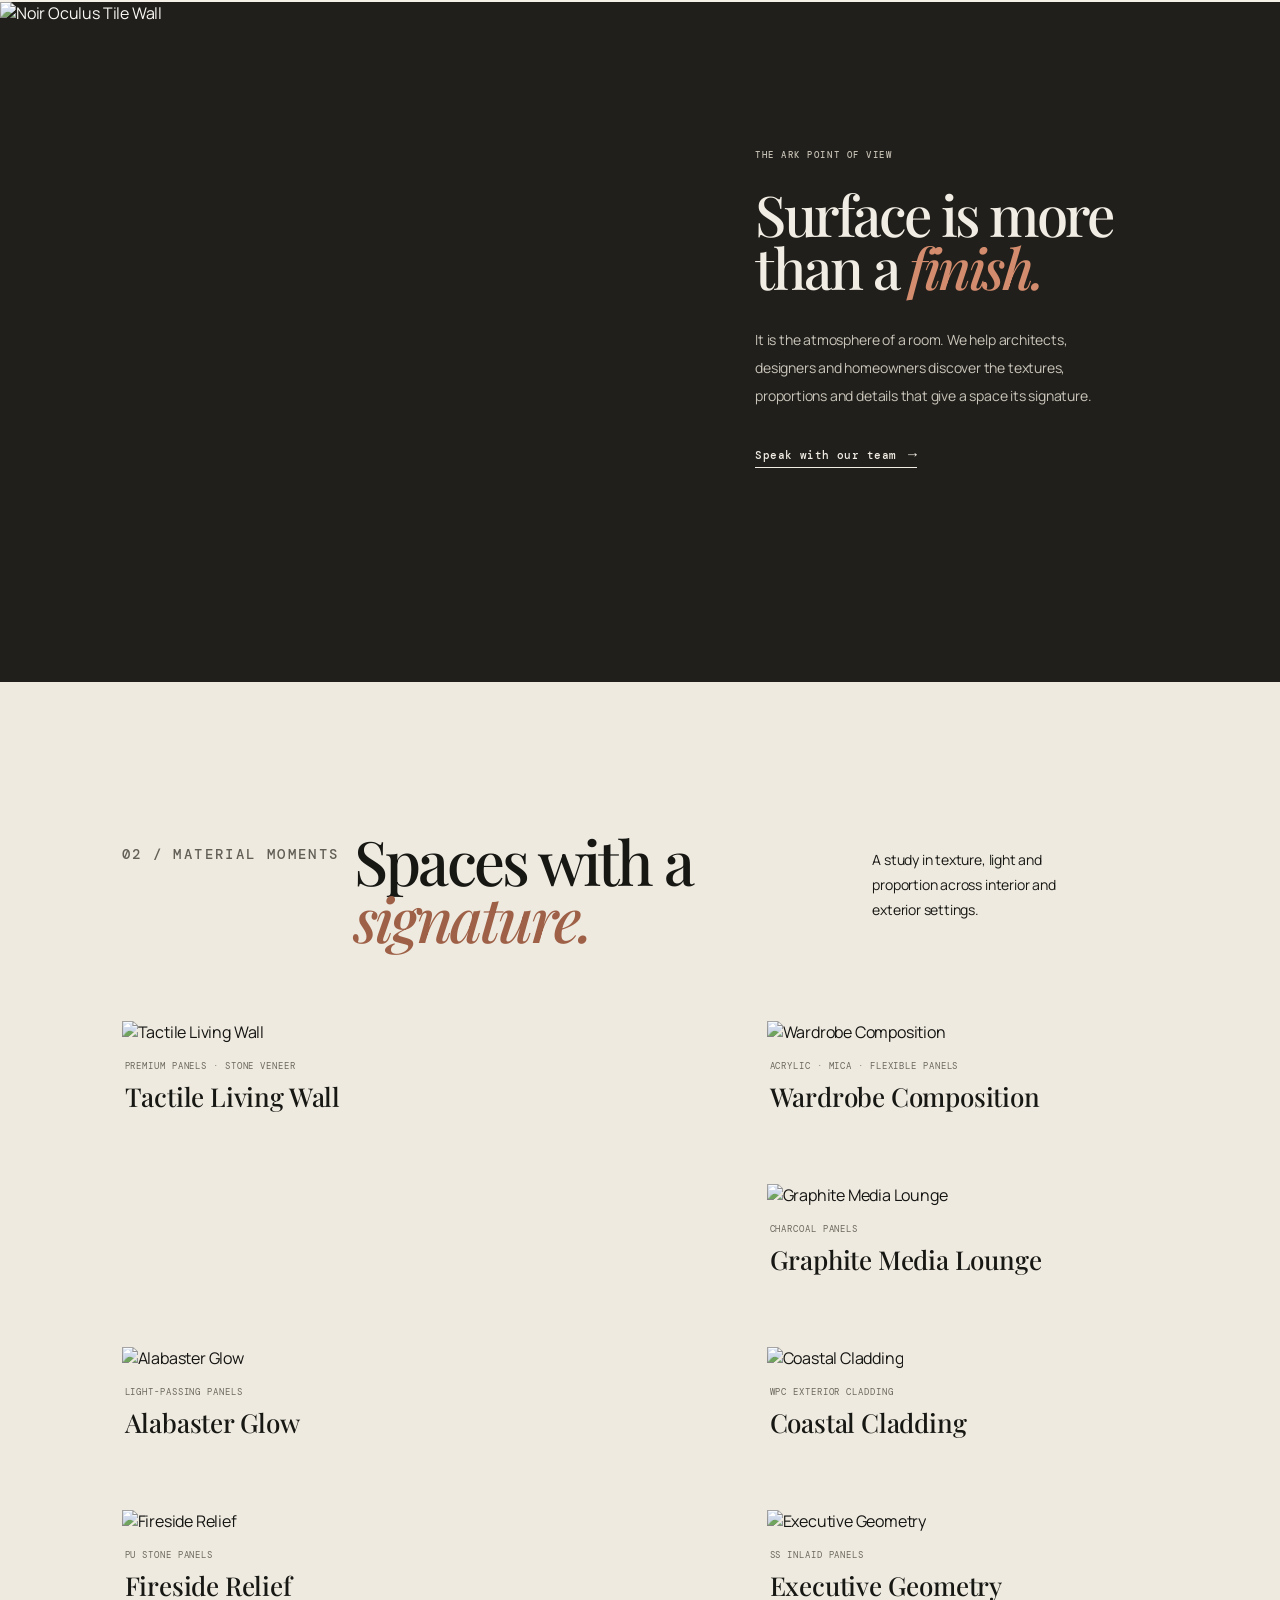
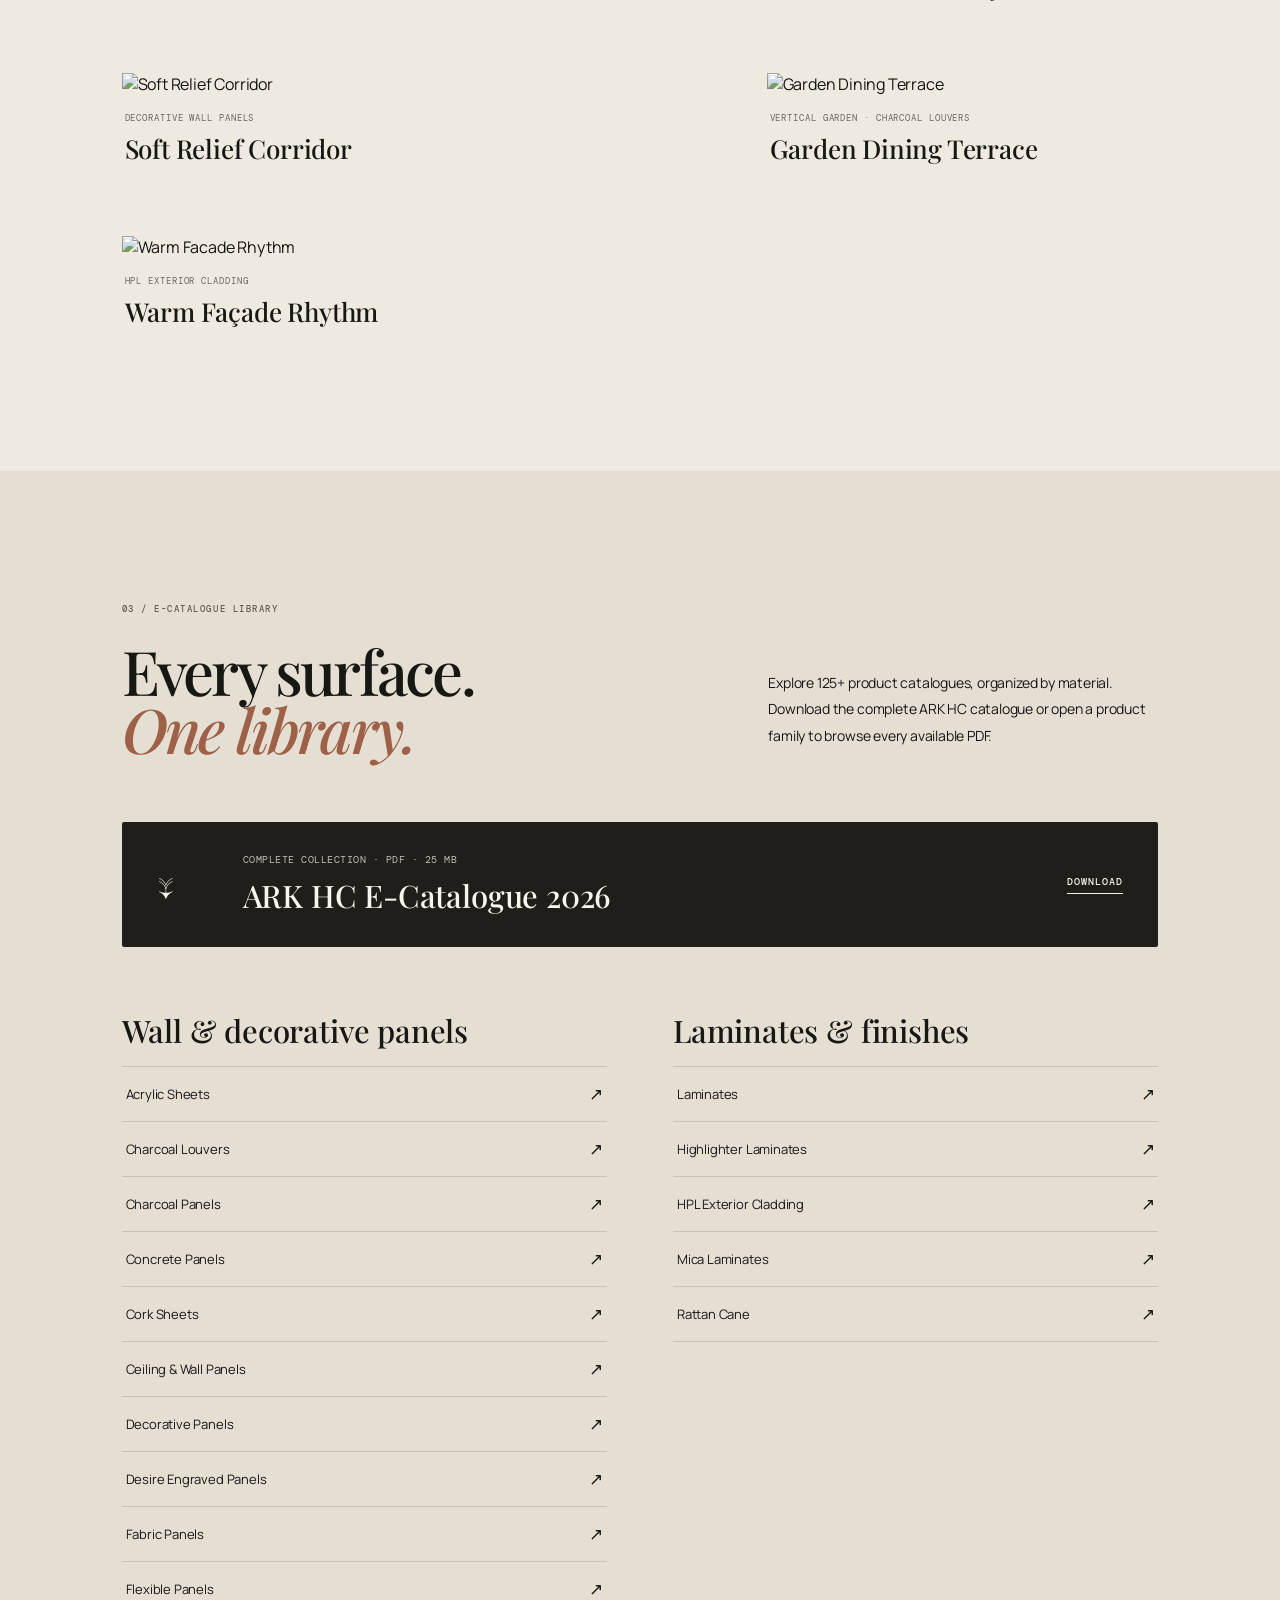
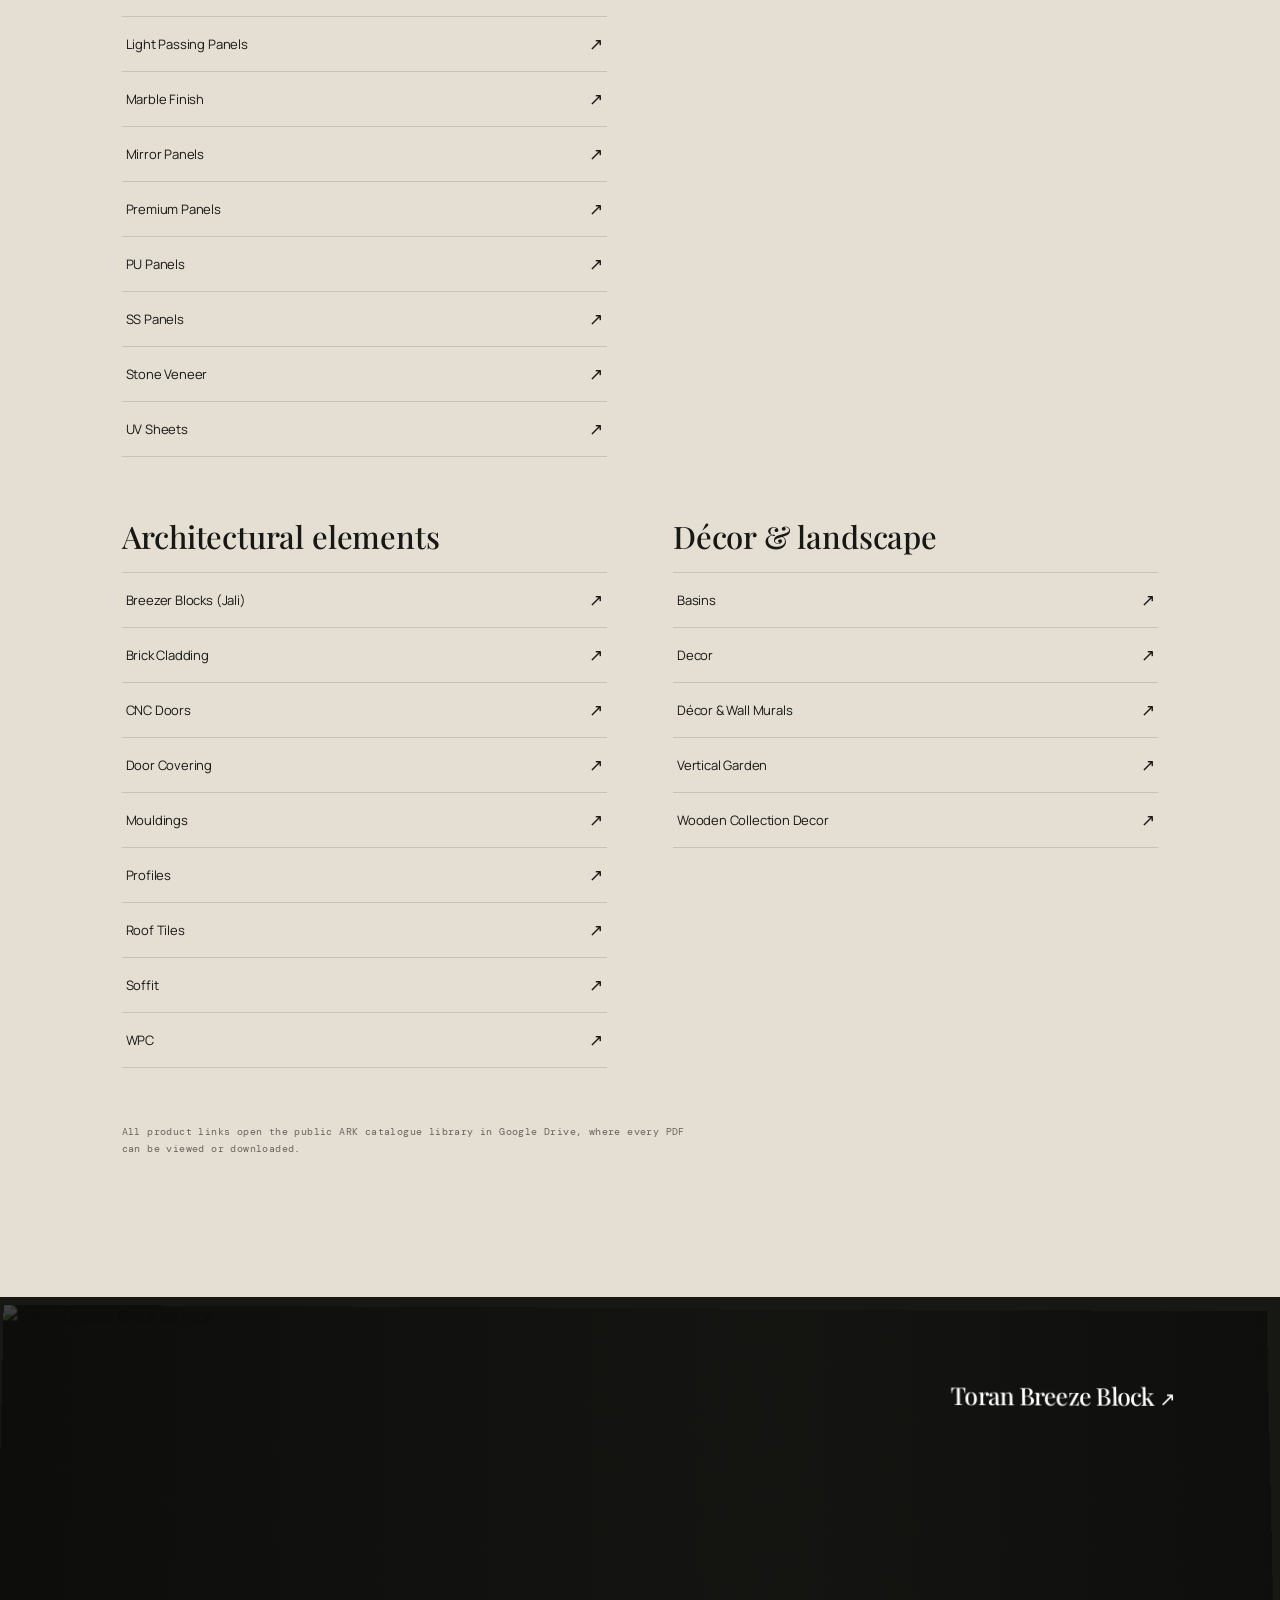
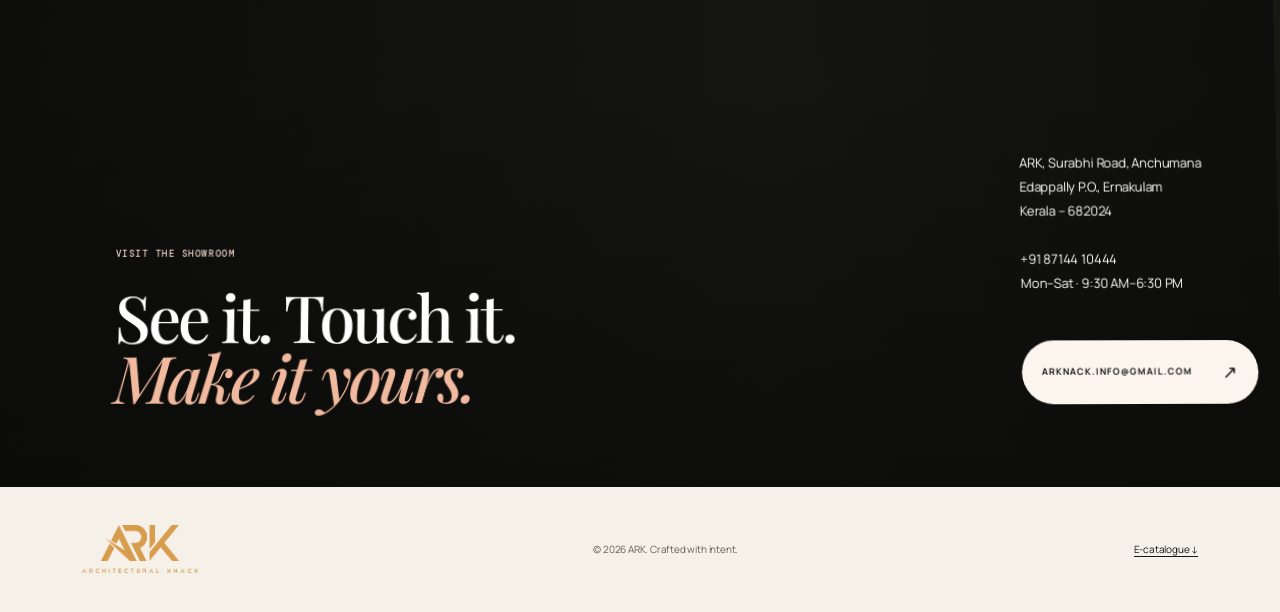
==== commit 6bec9282: "Add files via upload" ====
--- a/index.html
+++ b/index.html
@@ -5,53 +5,59 @@
     <meta name="viewport" content="width=device-width, initial-scale=1.0" />
     <meta name="description" content="ARK — premium architectural wall panels in Ernakulam, Kerala." />
     <link rel="canonical" href="https://architecturalknack.com/" />
-    <title>ARK Surfaces — Wall Panel Showroom</title>
+    <title>ARK — Architectural Surfaces</title>
     <link rel="stylesheet" href="styles.css" />
+    <link rel="stylesheet" href="luxury.css" />
+    <link rel="stylesheet" href="scroll-tuning.css" />
   </head>
   <body>
+    <div class="scroll-progress" aria-hidden="true"><span></span></div>
     <header class="site-header">
-      <a class="brand" href="#top" aria-label="ARK Surfaces home"><img src="assets/ark-logo.png" alt="ARK logo" /></a>
+      <a class="brand" href="#top" aria-label="ARK home"><img src="assets/ark-logo.png" alt="ARK logo" /></a>
       <button class="menu-toggle" aria-label="Open navigation" aria-expanded="false"><span></span><span></span></button>
-      <nav id="nav"><a href="#collections">Collections</a><a href="#projects">Projects</a><a href="#studio">The Studio</a><a href="#resources">E-Catalogue</a><a class="nav-cta" href="#contact">Book a visit</a></nav>
+      <nav id="nav"><a href="#collections">Collections</a><a href="#projects">Spaces</a><a href="#studio">Our approach</a><a href="#resources">E-catalogue</a><a class="nav-cta" href="#contact">Visit ARK</a></nav>
     </header>
 
     <main id="top">
-      <section class="hero">
+      <section class="hero panoramic-hero">
+        <div class="hero-stage">
         <div class="hero-copy reveal">
-          <p class="eyebrow">Architectural wall coverings · Bengaluru</p>
-          <h1>Walls with<br /><em>presence.</em></h1>
-          <p class="intro">Considered surfaces for homes, hospitality and workspaces. Explore our material-led wall panel collections in person.</p>
-          <div class="hero-actions"><a class="button light" href="#collections">Explore collections <b>→</b></a><a class="text-link" href="#contact">Visit the showroom <b>↗</b></a></div>
+          <p class="eyebrow">Architectural surfaces · Ernakulam</p>
+          <h1>Made to be<br /><em>felt.</em></h1>
+          <p class="intro">A considered collection of wall surfaces, façade materials and architectural finishes for spaces with a point of view.</p>
+          <div class="hero-actions"><a class="button light" href="#collections">Discover materials <b>→</b></a><a class="text-link" href="#contact">Plan your visit <b>↗</b></a></div>
+          <div class="hero-index"><span>01</span><i></i><span>Scroll to explore</span></div>
         </div>
-        <div class="hero-image reveal"><img src="assets/hero-house.png" alt="ARK architectural wall panel project at dusk" /><span class="image-note">01 — Quiet luxury, made tactile</span></div>
-      </section>
-
-      <section class="marquee" aria-label="Materials"><div>Natural veneer <span>✦</span> Fluted panels <span>✦</span> Stone finishes <span>✦</span> Acoustic surfaces <span>✦</span> Metal inlays <span>✦</span> Natural veneer <span>✦</span></div></section>
-
-      <section class="collections section" id="collections">
-        <div class="section-head reveal"><p class="eyebrow">01 / Collections</p><h2>Material, brought<br />into <em>focus.</em></h2><a class="text-link" href="#resources">View all brochures <b>→</b></a></div>
-        <div class="collection-grid">
-          <article class="collection-card large reveal"><img src="assets/collection-bar.png" alt="Dark fluted wall panel installation" /><div><p>01</p><h3>Natural Veneers</h3><span>Explore range →</span></div></article>
-          <article class="collection-card reveal"><img src="assets/collection-lounge.png" alt="Warm architectural wall panels in a lounge" /><div><p>02</p><h3>Mineral & Stone</h3><span>Explore range →</span></div></article>
-          <article class="collection-card reveal"><img src="assets/collection-arc.jpeg" alt="Illuminated geometric feature wall" /><div><p>03</p><h3>Linear Forms</h3><span>Explore range →</span></div></article>
+        <div class="hero-image reveal"><img src="assets/facade-360-panorama.png" alt="Facade Exterior Curve architectural surface" /><span class="image-note">ARK / MATERIALS WITH PRESENCE</span></div>
         </div>
       </section>
 
-      <section class="statement" id="studio"><div class="statement-image"><img src="assets/studio-black-tile.png" alt="Black circular feature tile installation" /></div><div class="statement-copy reveal"><p class="eyebrow">The ARK approach</p><h2>Beautiful materials deserve a <em>better look.</em></h2><p>We curate a quietly distinctive palette of wall surfaces, then help you find the one that makes the space feel inevitable.</p><a class="text-link" href="#contact">Meet our material specialists <b>→</b></a></div></section>
+      <section class="marquee" aria-label="Materials"><div>Panels &amp; profiles <span>✦</span> crafted texture <span>✦</span> considered detail <span>✦</span> material intelligence <span>✦</span> panels &amp; profiles <span>✦</span> crafted texture <span>✦</span></div></section>
+
+      <section class="collections section" id="collections">
+        <div class="section-head reveal"><p class="eyebrow">01 / Collections</p><h2>A language of<br /><em>material.</em></h2><a class="text-link" href="#resources">View e-catalogue <b>→</b></a></div>
+        <div class="collection-grid">
+          <article class="collection-card large reveal"><img src="assets/fluted-panel-lounge.png" alt="Fluted Panel Lounge" /><div><p>01 / WARMTH</p><h3>Veneer &amp; Wood</h3><span>Grain, depth and quiet character</span></div></article>
+          <article class="collection-card reveal"><img src="assets/mineral-stone-lounge.png" alt="Mineral Stone Lounge" /><div><p>02 / DEPTH</p><h3>Mineral &amp; Stone</h3><span>Earthy, enduring finishes</span></div></article>
+          <article class="collection-card reveal"><img src="assets/illuminated-linear-wall.jpeg" alt="Illuminated Linear Wall" /><div><p>03 / RHYTHM</p><h3>Panels &amp; Profiles</h3><span>Linear forms with precision</span></div></article>
+        </div>
+      </section>
+
+      <section class="statement" id="studio"><div class="statement-image"><img src="assets/noir-oculus-tile-wall.png" alt="Noir Oculus Tile Wall" /></div><div class="statement-copy reveal"><p class="eyebrow">The ARK point of view</p><h2>Surface is more than a <em>finish.</em></h2><p>It is the atmosphere of a room. We help architects, designers and homeowners discover the textures, proportions and details that give a space its signature.</p><a class="text-link" href="#contact">Speak with our team <b>→</b></a></div></section>
 
       <section class="projects section" id="projects">
-        <div class="section-head reveal"><p class="eyebrow">02 / Selected spaces</p><h2>Made for the<br /><em>way you live.</em></h2><p>From a single feature wall to a complete material narrative.</p></div>
+        <div class="section-head reveal"><p class="eyebrow">02 / Material moments</p><h2>Spaces with a<br /><em>signature.</em></h2><p>A study in texture, light and proportion across interior and exterior settings.</p></div>
         <div class="project-grid">
-          <figure class="project wide reveal"><img src="assets/project-living-feature-wall.png" alt="Living room with premium wall panels and stone veneer" /><figcaption><span>Material visualisation · Premium Panels &amp; Stone Veneer</span><strong>Tactile Living Wall</strong></figcaption></figure>
-          <figure class="project reveal"><img src="assets/project-wardrobe-panels.png" alt="Wardrobe with acrylic, mica and fluted panels" /><figcaption><span>Material visualisation · Acrylic, Mica &amp; Flexible Panels</span><strong>Wardrobe Composition</strong></figcaption></figure>
-          <figure class="project reveal"><img src="assets/gallery-charcoal-media-wall.png" alt="Charcoal panel media wall" /><figcaption><span>Material visualisation · Charcoal Panels</span><strong>Graphite Media Lounge</strong></figcaption></figure>
-          <figure class="project reveal"><img src="assets/gallery-alabaster-wall.png" alt="Backlit alabaster panel living room" /><figcaption><span>Material visualisation · Light Passing Panels</span><strong>Alabaster Glow</strong></figcaption></figure>
-          <figure class="project reveal"><img src="assets/gallery-wpc-exterior.png" alt="Tropical home with WPC exterior cladding" /><figcaption><span>Material visualisation · WPC</span><strong>Coastal Cladding</strong></figcaption></figure>
-          <figure class="project reveal"><img src="assets/gallery-pu-stone-fireplace.png" alt="PU stone panel fireplace wall" /><figcaption><span>Material visualisation · PU Stone Panels</span><strong>Fireside Relief</strong></figcaption></figure>
-          <figure class="project reveal"><img src="assets/gallery-ss-inlay-office.png" alt="Stainless steel inlaid panel office" /><figcaption><span>Material visualisation · SS Inlaid Panels</span><strong>Executive Geometry</strong></figcaption></figure>
-          <figure class="project reveal"><img src="assets/gallery-3d-panel-corridor.png" alt="Three-dimensional decorative wall panel corridor" /><figcaption><span>Material visualisation · Decorative Ceiling &amp; Wall Panels</span><strong>Soft Relief Corridor</strong></figcaption></figure>
-          <figure class="project reveal"><img src="assets/gallery-vertical-garden-louvers.png" alt="Vertical garden and charcoal louver dining terrace" /><figcaption><span>Material visualisation · Vertical Garden &amp; Charcoal Louvers</span><strong>Garden Dining Terrace</strong></figcaption></figure>
-          <figure class="project reveal"><img src="assets/gallery-hpl-exterior.png" alt="Warm wood-grain HPL exterior cladding villa facade" /><figcaption><span>Material visualisation · HPL Exterior Cladding</span><strong>Warm Façade Rhythm</strong></figcaption></figure>
+          <figure class="project wide reveal"><img src="assets/tactile-living-wall.png" alt="Tactile Living Wall" /><figcaption><span>PREMIUM PANELS · STONE VENEER</span><strong>Tactile Living Wall</strong></figcaption></figure>
+          <figure class="project reveal"><img src="assets/wardrobe-composition.png" alt="Wardrobe Composition" /><figcaption><span>ACRYLIC · MICA · FLEXIBLE PANELS</span><strong>Wardrobe Composition</strong></figcaption></figure>
+          <figure class="project reveal"><img src="assets/graphite-media-lounge.png" alt="Graphite Media Lounge" /><figcaption><span>CHARCOAL PANELS</span><strong>Graphite Media Lounge</strong></figcaption></figure>
+          <figure class="project reveal"><img src="assets/alabaster-glow.png" alt="Alabaster Glow" /><figcaption><span>LIGHT-PASSING PANELS</span><strong>Alabaster Glow</strong></figcaption></figure>
+          <figure class="project reveal"><img src="assets/coastal-cladding.png" alt="Coastal Cladding" /><figcaption><span>WPC EXTERIOR CLADDING</span><strong>Coastal Cladding</strong></figcaption></figure>
+          <figure class="project reveal"><img src="assets/fireside-relief.png" alt="Fireside Relief" /><figcaption><span>PU STONE PANELS</span><strong>Fireside Relief</strong></figcaption></figure>
+          <figure class="project reveal"><img src="assets/executive-geometry.png" alt="Executive Geometry" /><figcaption><span>SS INLAID PANELS</span><strong>Executive Geometry</strong></figcaption></figure>
+          <figure class="project reveal"><img src="assets/soft-relief-corridor.png" alt="Soft Relief Corridor" /><figcaption><span>DECORATIVE WALL PANELS</span><strong>Soft Relief Corridor</strong></figcaption></figure>
+          <figure class="project reveal"><img src="assets/garden-dining-terrace.png" alt="Garden Dining Terrace" /><figcaption><span>VERTICAL GARDEN · CHARCOAL LOUVERS</span><strong>Garden Dining Terrace</strong></figcaption></figure>
+          <figure class="project reveal"><img src="assets/warm-facade-rhythm.png" alt="Warm Facade Rhythm" /><figcaption><span>HPL EXTERIOR CLADDING</span><strong>Warm Façade Rhythm</strong></figcaption></figure>
         </div>
       </section>
 
@@ -75,9 +81,21 @@
         <p class="catalogue-note">All product links open the public ARK catalogue library in Google Drive, where every PDF can be viewed or downloaded.</p>
       </section>
 
-      <section class="contact" id="contact"><div><p class="eyebrow">Visit the showroom</p><h2>See it. Touch it.<br /><em>Make it yours.</em></h2></div><div class="contact-details"><p>ARK, Surabhi Road, Anchumana<br />Edappally P.O., Ernakulam<br />Kerala – 682024<br /><br /><a href="tel:+918714410444">+91 87144 10444</a><br />Mon–Sat · 9:30 AM–6:30 PM</p><a class="button light" href="mailto:arknack.info@gmail.com">arknack.info@gmail.com <b>↗</b></a></div></section>
+      <section class="ark-scroll-showcase" aria-label="ARK terrace project">
+        <div class="showcase-frame">
+          <img class="showcase-image" src="assets/toran-breeze-block-terrace.jpeg" alt="Toran Breeze Block terrace" />
+          <div class="showcase-shade"></div>
+          <div class="showcase-logo"><img src="assets/ark-logo.png" alt="ARK" /></div>
+          <p class="showcase-caption">Toran Breeze Block <b>↗</b></p>
+          <div class="showcase-contact" id="contact">
+            <div><p class="eyebrow">Visit the showroom</p><h2>See it. Touch it.<br /><em>Make it yours.</em></h2></div>
+            <div class="contact-details"><p>ARK, Surabhi Road, Anchumana<br />Edappally P.O., Ernakulam<br />Kerala – 682024<br /><br /><a href="tel:+918714410444">+91 87144 10444</a><br />Mon–Sat · 9:30 AM–6:30 PM</p><a class="button light" href="mailto:arknack.info@gmail.com">arknack.info@gmail.com <b>↗</b></a></div>
+          </div>
+        </div>
+      </section>
     </main>
     <footer><a class="brand" href="#top"><img src="assets/ark-logo.png" alt="ARK logo" /></a><p>© 2026 ARK. Crafted with intent.</p><a href="#resources">E-catalogue ↓</a></footer>
+    <dialog class="project-viewer" aria-label="Project image viewer"><button class="viewer-close" aria-label="Close image viewer">×</button><img src="" alt="" /><div class="viewer-caption"><span></span><strong></strong></div></dialog>
     <script src="app.js"></script>
   </body>
 </html>
--- a/luxury.css
+++ b/luxury.css
@@ -0,0 +1,10 @@
+/* ARK 2026 — editorial luxury direction */
+:root{--ink:#171714;--paper:#f5f1e9;--sand:#e4ded3;--clay:#9e6047;--cream:#fbf8f1;--line:rgba(23,23,20,.14)}
+body{background:var(--paper);letter-spacing:-.012em}.site-header{height:94px;padding:0 6.4vw;background:rgba(245,241,233,.92);backdrop-filter:blur(15px);position:sticky;top:0}.brand img{width:116px;height:55px}nav{gap:27px;font-size:9px;letter-spacing:.17em}.nav-cta{padding:12px 16px;border-radius:999px}.hero{min-height:calc(100vh - 94px);padding:0 6.4vw;grid-template-columns:42% 58%;background:var(--paper)}.hero-copy{padding:9vw 4vw 8vw 3vw;position:relative;z-index:1}.hero-copy:before{content:'ARK / 2026';position:absolute;top:5.2vw;left:3vw;font:9px 'DM Mono';letter-spacing:.17em;color:#a89f91}.hero .eyebrow{margin-top:46px;color:#7a6f61}.hero h1{font-size:clamp(58px,6.45vw,104px);line-height:.91;letter-spacing:-.065em}.hero h1 em{color:var(--clay)}.intro{max-width:365px;font-size:14px;line-height:1.95;margin:35px 0}.button{border-radius:999px;padding:15px 20px;font-size:9px}.hero-image{height:calc(100vh - 94px);min-height:650px;margin-right:-6.4vw}.hero-image:after{content:'';position:absolute;inset:0;background:linear-gradient(90deg,rgba(23,23,20,.12),transparent 48%),linear-gradient(0deg,rgba(0,0,0,.22),transparent 30%)}.hero-image img{filter:saturate(.68) contrast(1.06);transform:scale(1.01)}.image-note{left:32px;bottom:29px;z-index:1;font-size:9px;letter-spacing:.15em}.marquee{padding:16px 0;background:#22211d;color:#e7ded0;font-size:9px;letter-spacing:.18em}.marquee span{color:#cf8764}.section{padding:142px 9.5vw}.section-head{grid-template-columns:.65fr 1.45fr .8fr;margin-bottom:74px}.eyebrow{font-size:9px;letter-spacing:.17em}.section-head h2,.catalogue-hero h2{font-size:clamp(48px,4.8vw,74px);line-height:.94}.section-head h2 em,.catalogue-hero h2 em{color:var(--clay)}.collection-grid{gap:16px;align-items:end}.collection-card{height:430px;border-radius:2px}.collection-card.large{height:590px}.collection-card:after{inset:30% 0 0;background:linear-gradient(transparent,rgba(0,0,0,.78))}.collection-card div{bottom:30px;left:30px}.collection-card p{font-size:9px;letter-spacing:.12em}.collection-card h3{font-size:31px}.collection-card span{font-size:9px;color:#ece6da}.statement{grid-template-columns:48% 52%;background:#201f1b}.statement-image{height:680px}.statement-image img{filter:saturate(.45) contrast(1.1)}.statement-copy{padding:11.5vw 11vw}.statement-copy h2{font-size:clamp(48px,4.4vw,69px);line-height:.94}.statement-copy h2 em{color:#d38c6d}.statement-copy>p:not(.eyebrow){font-size:14px;line-height:2}.projects{background:#eeeadf;padding-top:150px}.project-grid{gap:70px 18px}.project img{height:350px;filter:saturate(.58) contrast(1.03);transition:transform .55s ease,filter .55s ease}.project:hover img{transform:scale(1.015);filter:saturate(.85)}.project.wide img{height:770px}.project figcaption{padding:17px 3px 0;gap:7px}.project figcaption span{font-size:9px;letter-spacing:.1em}.project figcaption strong{font-size:26px}.catalogue{background:var(--sand);padding-top:132px;padding-bottom:140px}.catalogue-hero{margin-bottom:64px}.catalogue-hero>p{font-size:14px;line-height:1.9}.catalogue-feature{border-radius:2px;padding:31px 35px;background:#1f1e1b}.catalogue-feature strong{font-size:31px}.catalogue-groups{gap:58px 66px}.catalogue-group h3{font-size:31px}.catalogue-links a{padding:16px 4px;font-size:13px}.contact{background:#a76149;min-height:495px;padding:112px 9.5vw}.contact h2{font-size:clamp(50px,5.4vw,84px);line-height:.93}.contact h2 em{color:#f5d7c4}.contact-details{font-size:13px}.contact .button{border-radius:999px}footer{padding:35px 6.4vw;background:#f5f1e9}.reveal{animation:rise .9s both}
+@media(max-width:760px){.site-header{height:75px;padding:0 7vw}.brand img{width:91px;height:45px}nav{top:74px;background:var(--paper);padding:27px 7vw}.hero{padding:0;display:flex;flex-direction:column}.hero-copy{padding:86px 8vw 68px;order:1}.hero-copy:before{top:28px;left:8vw}.hero .eyebrow{margin-top:35px}.hero h1{font-size:clamp(55px,15vw,75px)}.hero-image{order:2;height:530px;min-height:0;margin:0}.section{padding:90px 7vw}.section-head h2,.catalogue-hero h2{font-size:50px}.collection-card,.collection-card.large{height:470px}.collection-card div{left:24px;bottom:25px}.statement-image{height:430px}.statement-copy{padding:83px 8vw}.projects{padding-top:95px}.project-grid{gap:44px}.project.wide img,.project img{height:455px}.project figcaption strong{font-size:24px}.catalogue{padding-top:88px;padding-bottom:90px}.catalogue-feature{padding:25px 22px}.contact{padding:85px 7vw}.contact h2{font-size:54px}}
+
+.scroll-progress{position:fixed;z-index:20;top:0;left:0;width:100%;height:3px;background:transparent}.scroll-progress span{display:block;width:100%;height:100%;background:var(--clay);transform:scaleX(0);transform-origin:left;will-change:transform}.hero-index{position:absolute;bottom:7.6vw;left:3vw;display:flex;align-items:center;gap:12px;color:#70685e;font:9px 'DM Mono';text-transform:uppercase;letter-spacing:.14em}.hero-index i{display:block;width:42px;border-top:1px solid #8c8377}.hero-image img{transition:transform .7s cubic-bezier(.22,.61,.36,1)}.collection-card,.project{cursor:pointer}.project{outline:none}.project:focus-visible img{outline:2px solid var(--clay);outline-offset:5px}.project figcaption strong:after{content:' ↗';font:18px 'DM Mono';opacity:0;transition:opacity .25s}.project:hover figcaption strong:after,.project:focus-visible figcaption strong:after{opacity:1}.reveal{animation:none;opacity:0;transform:translateY(26px);transition:opacity .8s cubic-bezier(.22,.61,.36,1),transform .8s cubic-bezier(.22,.61,.36,1)}.reveal.is-visible{opacity:1;transform:none}.project-viewer{padding:0;border:0;background:#191815;max-width:min(920px,90vw);max-height:88vh;color:#f7f2e8;overflow:visible}.project-viewer::backdrop{background:rgba(16,15,13,.87);backdrop-filter:blur(8px)}.project-viewer img{display:block;max-width:min(920px,90vw);max-height:72vh;object-fit:contain}.viewer-caption{display:flex;justify-content:space-between;align-items:baseline;gap:24px;padding:18px 22px}.viewer-caption span{font:9px 'DM Mono';letter-spacing:.11em;color:#cfc4b4}.viewer-caption strong{font:500 25px 'Playfair Display'}.viewer-close{position:absolute;right:-15px;top:-15px;width:37px;height:37px;border:1px solid #f8f4eb;border-radius:50%;background:#191815;color:#fff;font:28px/30px Arial;cursor:pointer}.viewer-close:hover{background:var(--clay)}
+.hero-image{perspective:1400px;transform-style:preserve-3d;background:#201f1b}.hero-image:before{content:'';position:absolute;z-index:1;inset:12px;border:1px solid rgba(255,255,255,.22);pointer-events:none}.hero-image img{will-change:transform;transform-origin:center center}.hero-image:after{pointer-events:none}.hero-image:hover:before{border-color:rgba(255,255,255,.42)}
+.panoramic-hero{display:block;min-height:600svh;height:600svh;padding:0;background:#171714;position:relative}.panoramic-hero .hero-stage{height:100svh;position:sticky;top:0;overflow:hidden}.panoramic-hero .hero-image{position:absolute;inset:0;margin:0;width:100%;height:100%;min-height:0}.panoramic-hero .hero-image:before{inset:18px}.panoramic-hero .hero-image:after{background:linear-gradient(90deg,rgba(10,10,9,.75),rgba(10,10,9,.16) 60%,rgba(10,10,9,.1)),linear-gradient(0deg,rgba(10,10,9,.52),transparent 52%)}.panoramic-hero .hero-image img{width:100%;height:100%;object-fit:cover;object-position:22% center;filter:saturate(.82) contrast(1.06)}.panoramic-hero .hero-copy{position:absolute;z-index:2;left:9.5vw;bottom:8.5vh;width:min(470px,78vw);padding:0;color:#fff}.panoramic-hero .hero-copy:before{display:none}.panoramic-hero .hero-copy .eyebrow{margin:0 0 27px;color:#f1c5ad}.panoramic-hero .hero-copy h1 em{color:#eab08e}.panoramic-hero .hero-copy .intro{color:#eee6db}.panoramic-hero .hero-copy .text-link{border-color:#fff}.panoramic-hero .hero-index{position:absolute;z-index:3;left:auto;right:9.5vw;bottom:32px;color:#fff}.panoramic-hero .hero-index i{border-color:rgba(255,255,255,.68)}@media(max-width:760px){.panoramic-hero{height:600svh;min-height:3960px;display:block}.panoramic-hero .hero-stage{height:100svh;min-height:660px}.panoramic-hero .hero-copy{left:8%;bottom:10.5vh;width:84%;padding:0}.panoramic-hero .hero-image{height:100%;order:unset}.panoramic-hero .hero-image:before{inset:10px}.panoramic-hero .hero-image img{object-position:38% center}.panoramic-hero .hero-index{right:8%;bottom:23px}}
+.ark-scroll-showcase{padding:0;background:#171714;overflow:hidden}.showcase-frame{height:min(69vw,790px);min-height:610px;position:relative;overflow:hidden;background:#171714;transform-style:preserve-3d;will-change:transform;transition:transform .13s linear}.showcase-image{width:100%;height:100%;object-fit:cover;filter:saturate(.78) contrast(1.08);transform:scale(1.025)}.showcase-shade{position:absolute;inset:0;background:linear-gradient(90deg,rgba(10,10,9,.78),rgba(10,10,9,.22) 60%,rgba(10,10,9,.66)),linear-gradient(0deg,rgba(10,10,9,.65),transparent 52%)}.showcase-logo{--ark-reveal:0;position:absolute;z-index:1;left:7.5%;top:23%;width:155px;transform:translate3d(calc((1 - var(--ark-reveal)) * -85px),-50%,30px);opacity:calc(var(--ark-reveal) * 1.7 - .35);transition:opacity .1s linear;filter:brightness(0) invert(1)}.showcase-logo img{width:148px;height:auto}.showcase-caption{position:absolute;z-index:1;right:7.5%;top:9%;margin:0;color:#fff;font:500 25px 'Playfair Display';letter-spacing:-.03em}.showcase-caption b{font:20px 'DM Mono';font-weight:400}.showcase-contact{position:absolute;z-index:1;inset:0;padding:10.5% 2.2% 7% 9.5%;display:flex;align-items:flex-end;justify-content:space-between;color:#fff}.showcase-contact .eyebrow{color:#efd4c6}.showcase-contact h2{font-size:clamp(48px,5vw,79px);line-height:.92}.showcase-contact h2 em{color:#f1b99e}.showcase-contact .contact-details{font-size:13px;line-height:1.85;margin-left:auto;transform:translateX(2.2vw);min-width:260px}.showcase-contact .button{background:#fbf5ed;color:#171714;margin-top:2px}@media(max-width:760px){.showcase-frame{height:800px;min-height:0}.showcase-image{object-position:58% center}.showcase-logo{left:8%;top:17%;width:112px}.showcase-logo img{width:108px}.showcase-caption{font-size:21px;right:8%;top:7%}.showcase-contact{padding:0 8% 9%;display:block}.showcase-contact h2{font-size:49px}.showcase-contact .contact-details{margin-top:31px;font-size:12px;transform:none;min-width:0}.showcase-contact .button{margin-top:3px}}
+@media(max-width:760px){.hero-index{bottom:25px;left:8vw}.reveal{opacity:1;transform:none}.project-viewer{max-width:94vw}.project-viewer img{max-width:94vw;max-height:67vh}.viewer-caption{display:block;padding:15px 17px}.viewer-caption span{display:block;margin-bottom:7px}.viewer-caption strong{font-size:22px}.viewer-close{right:-8px;top:-8px}}
--- a/scroll-tuning.css
+++ b/scroll-tuning.css
@@ -0,0 +1,3 @@
+/* Final hero pacing */
+.panoramic-hero{min-height:400svh;height:400svh}
+@media(max-width:760px){.panoramic-hero{height:400svh;min-height:2640px}}
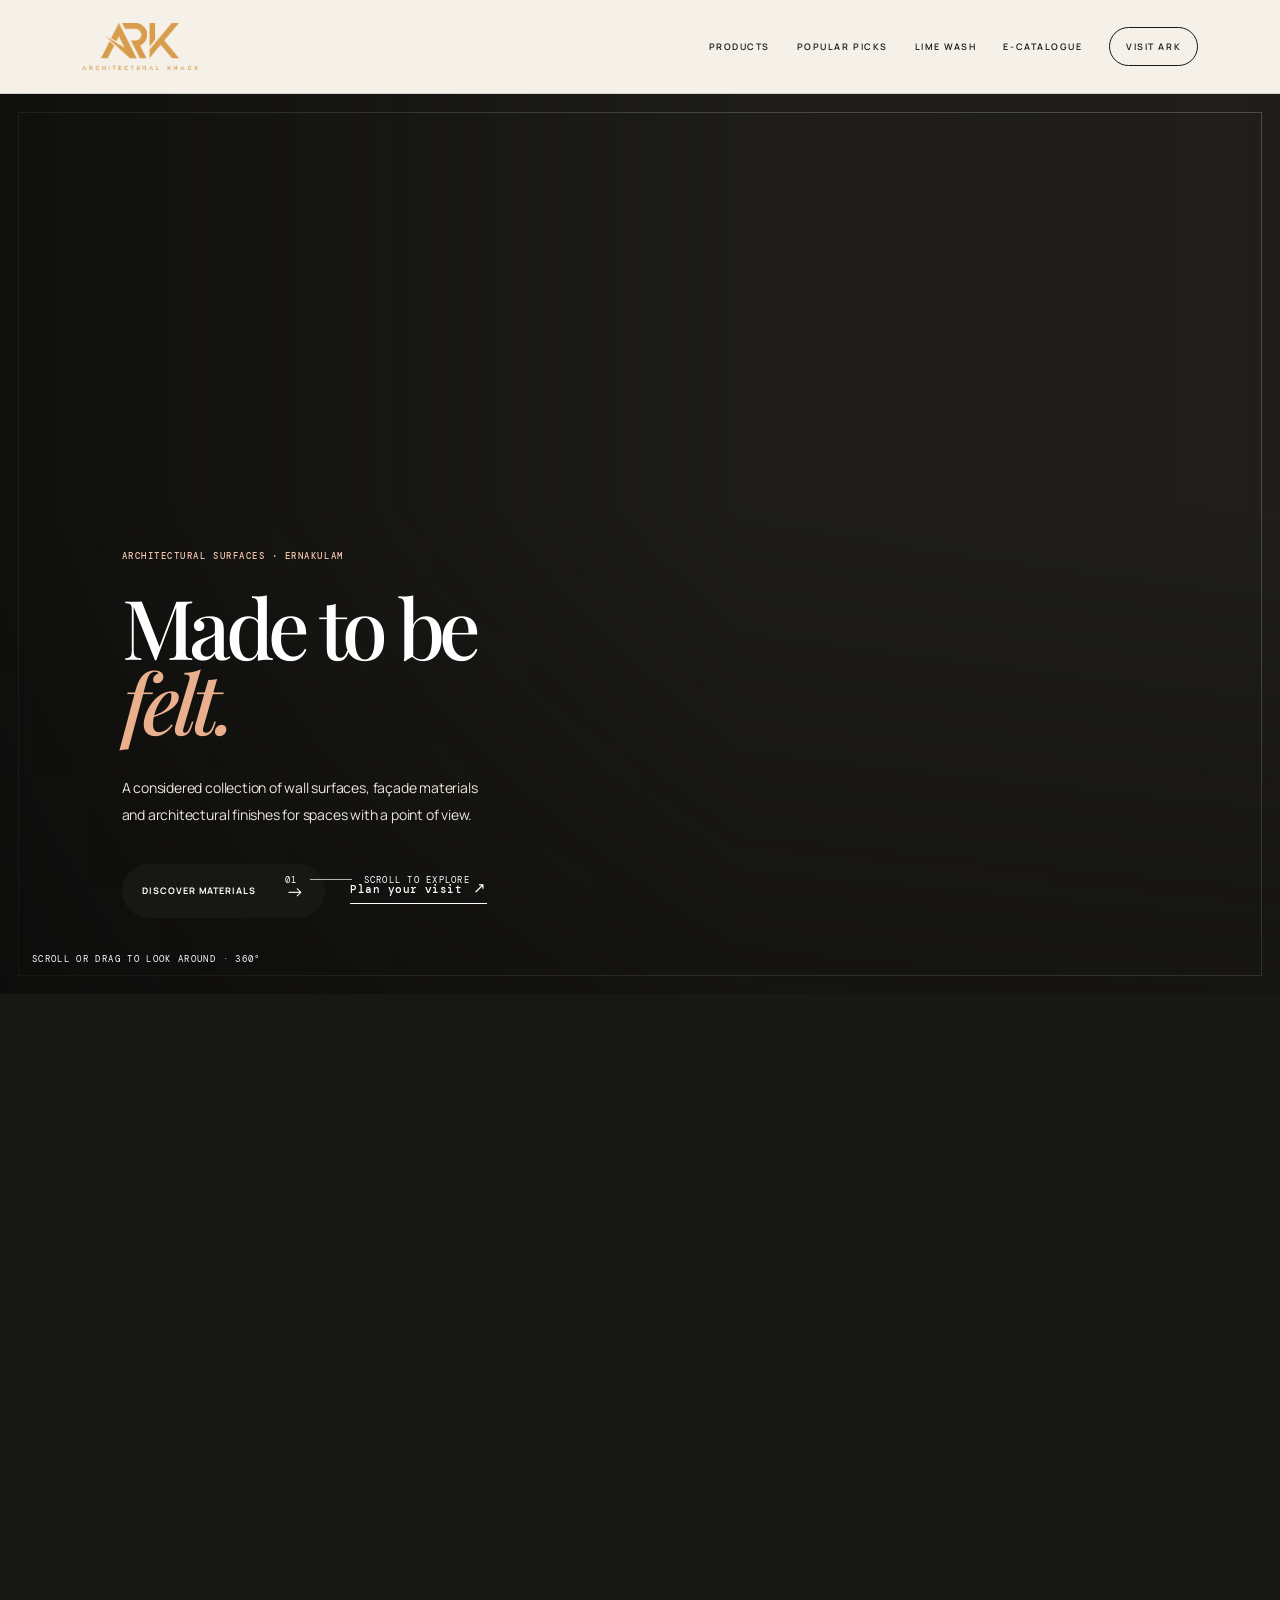
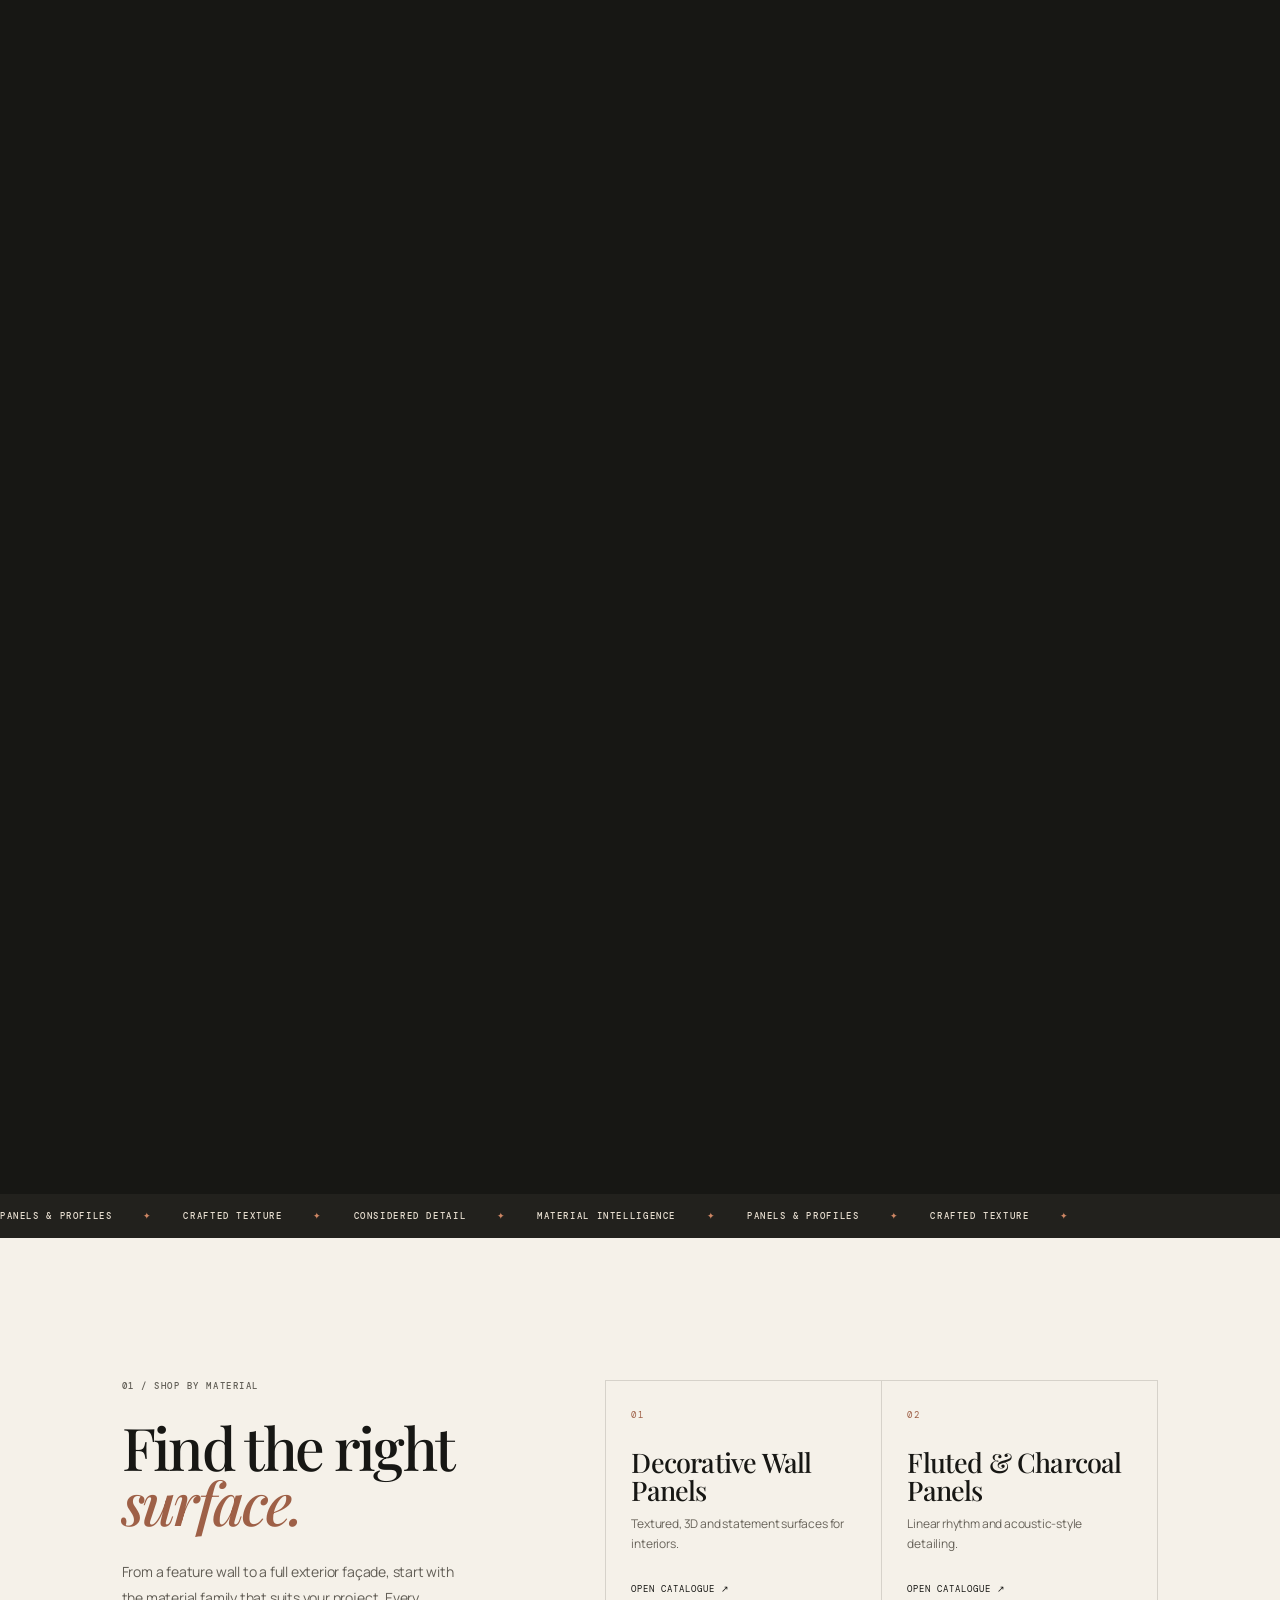
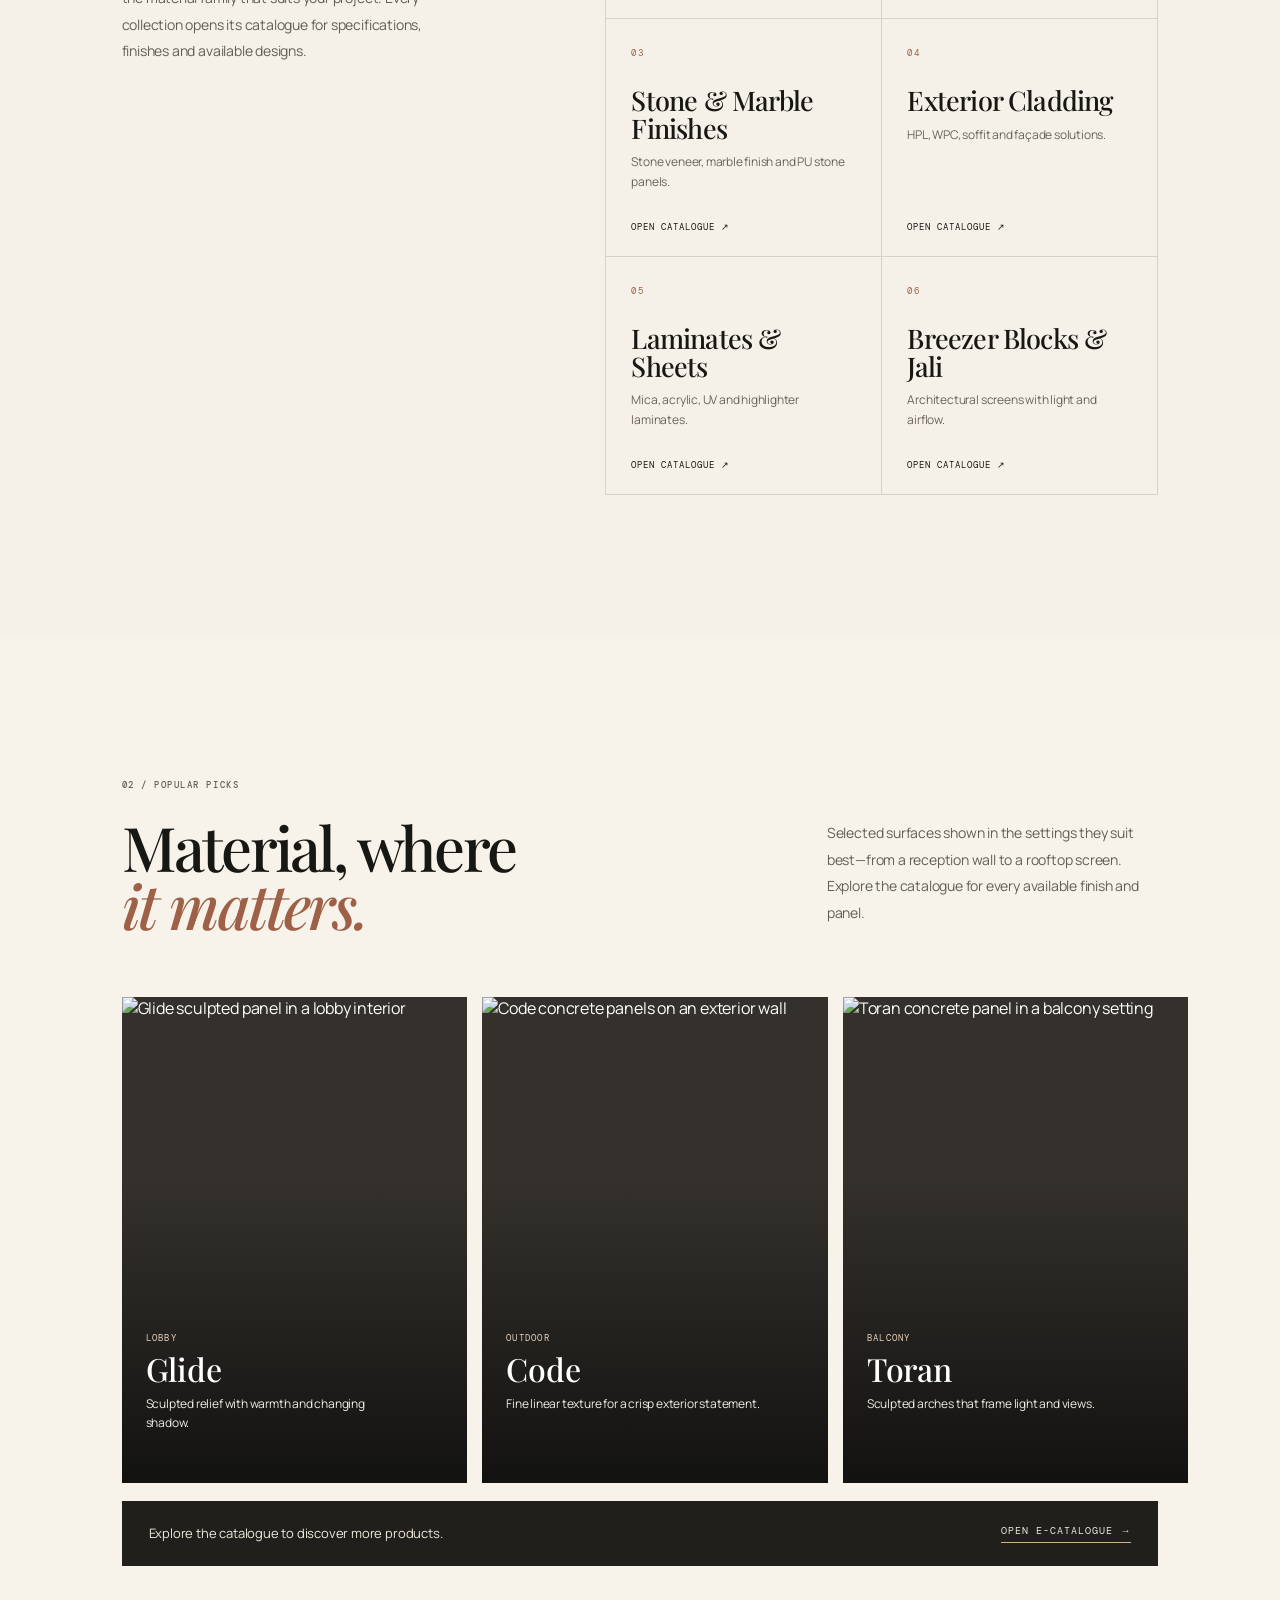
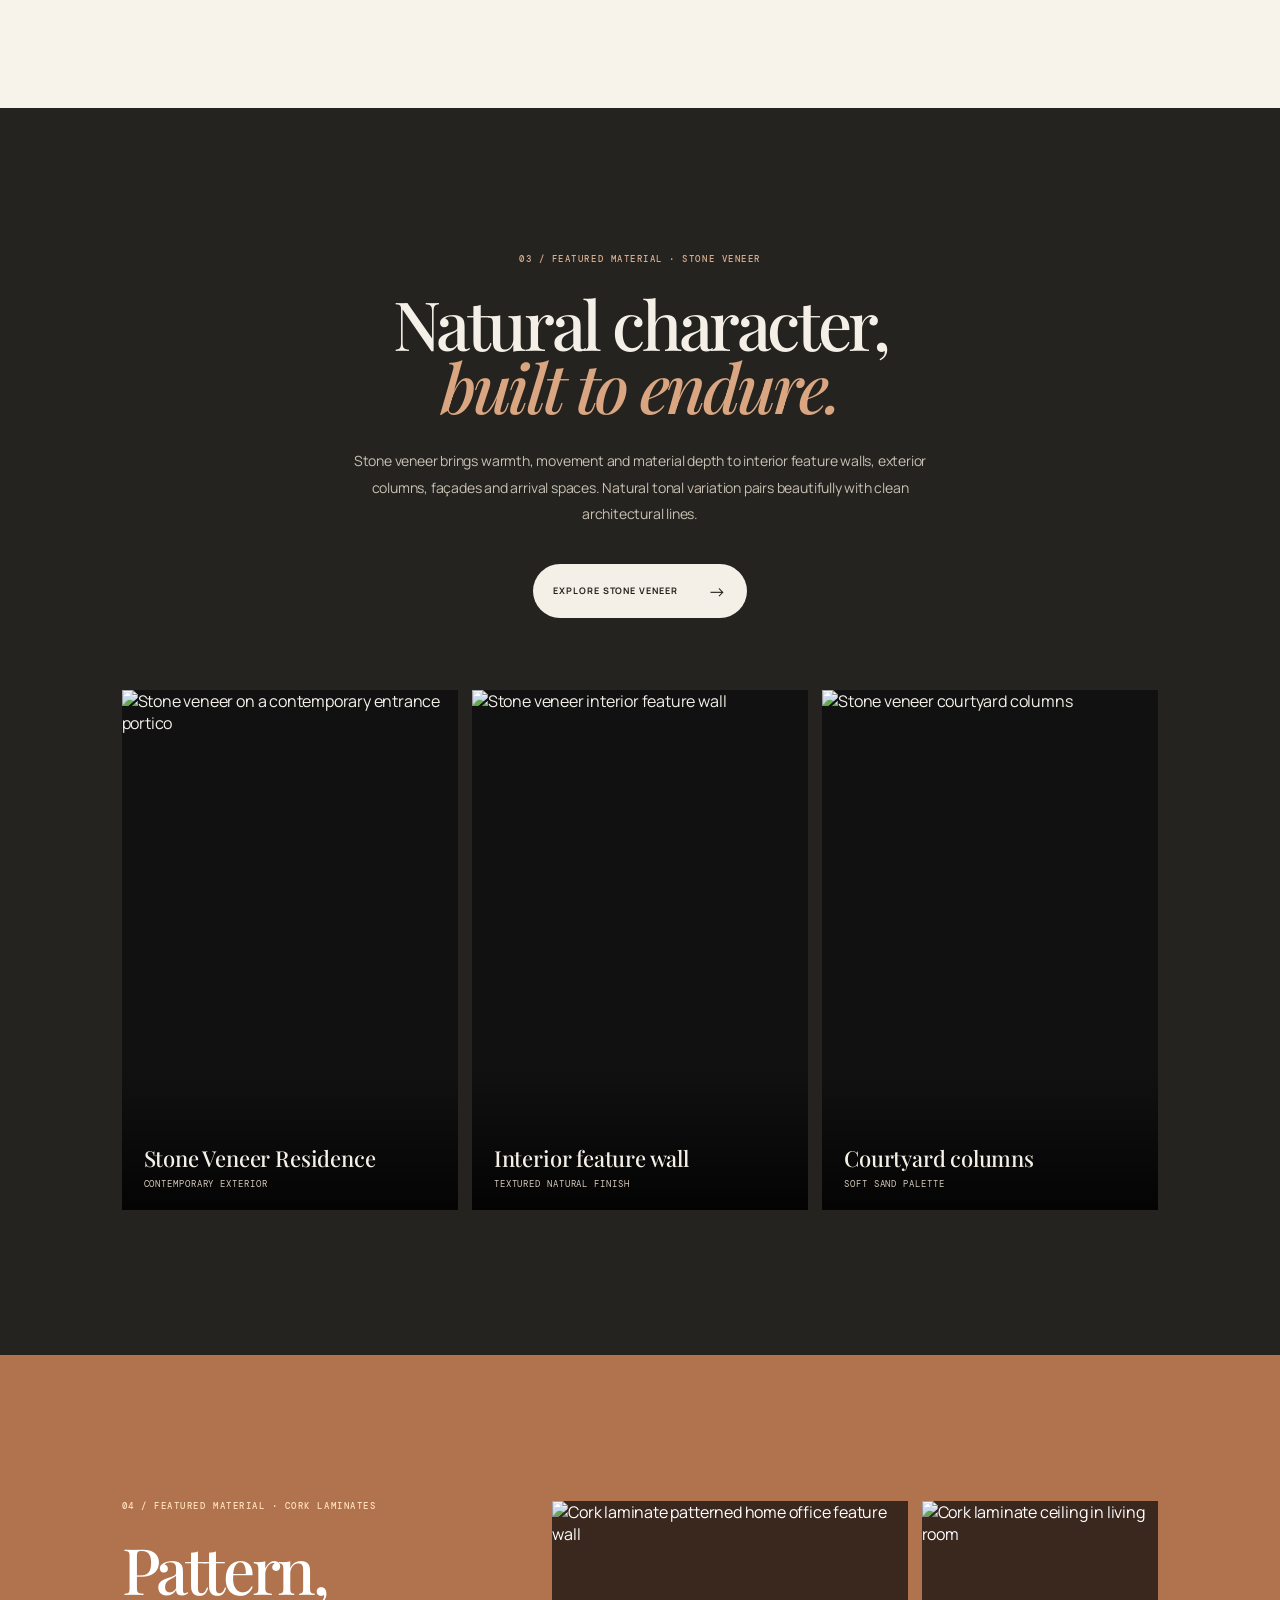
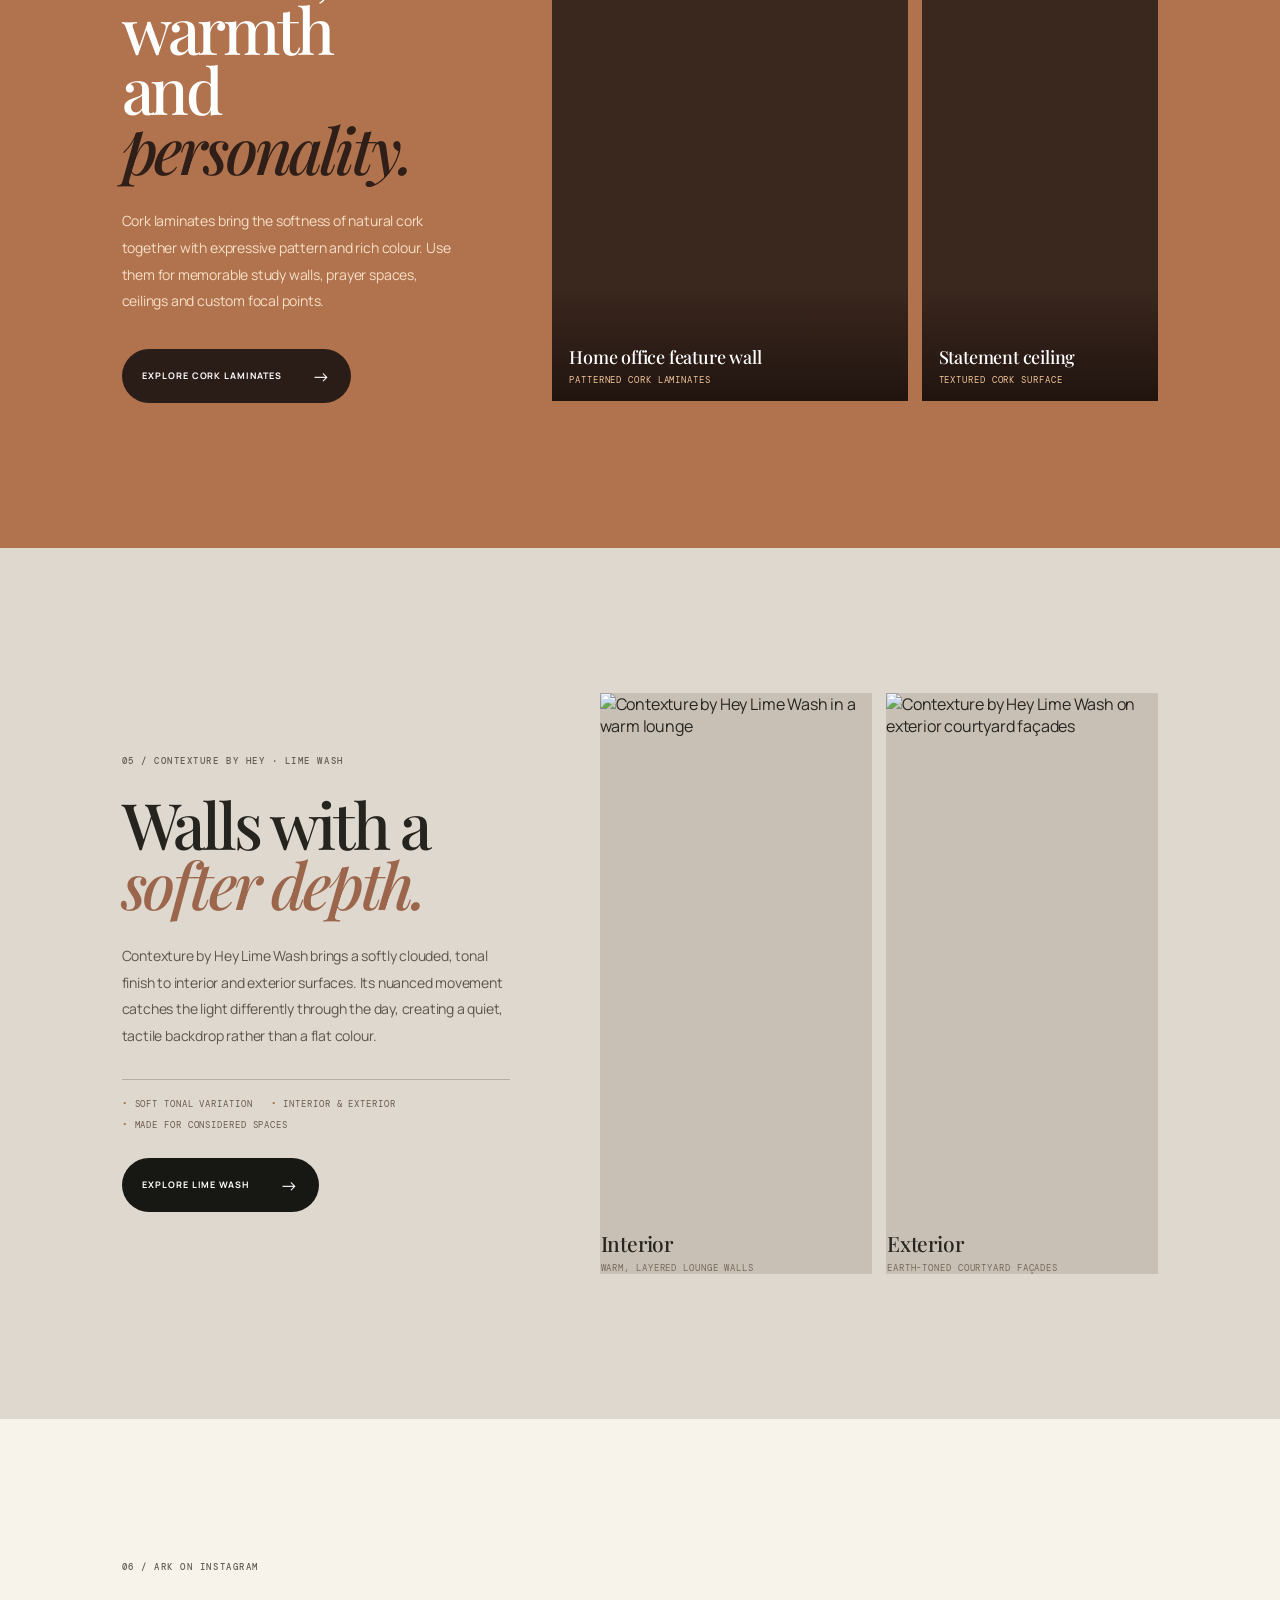
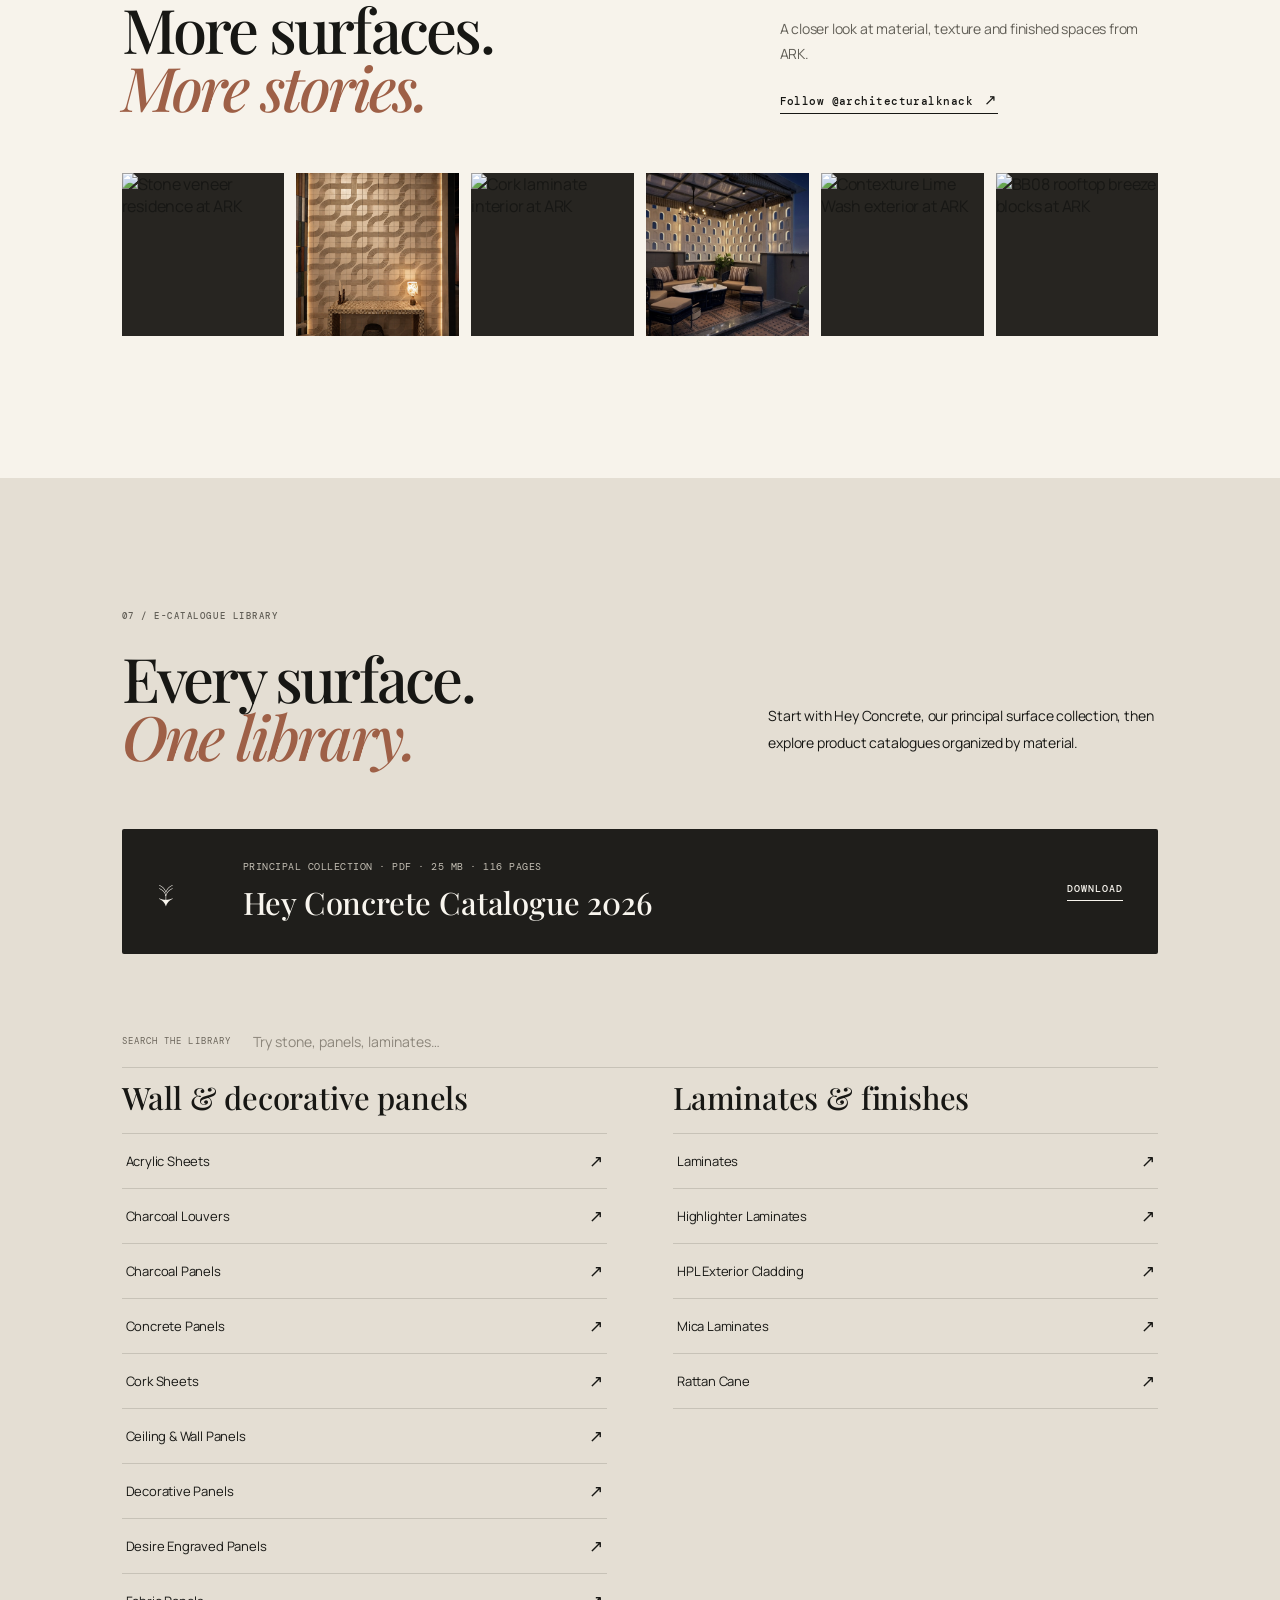
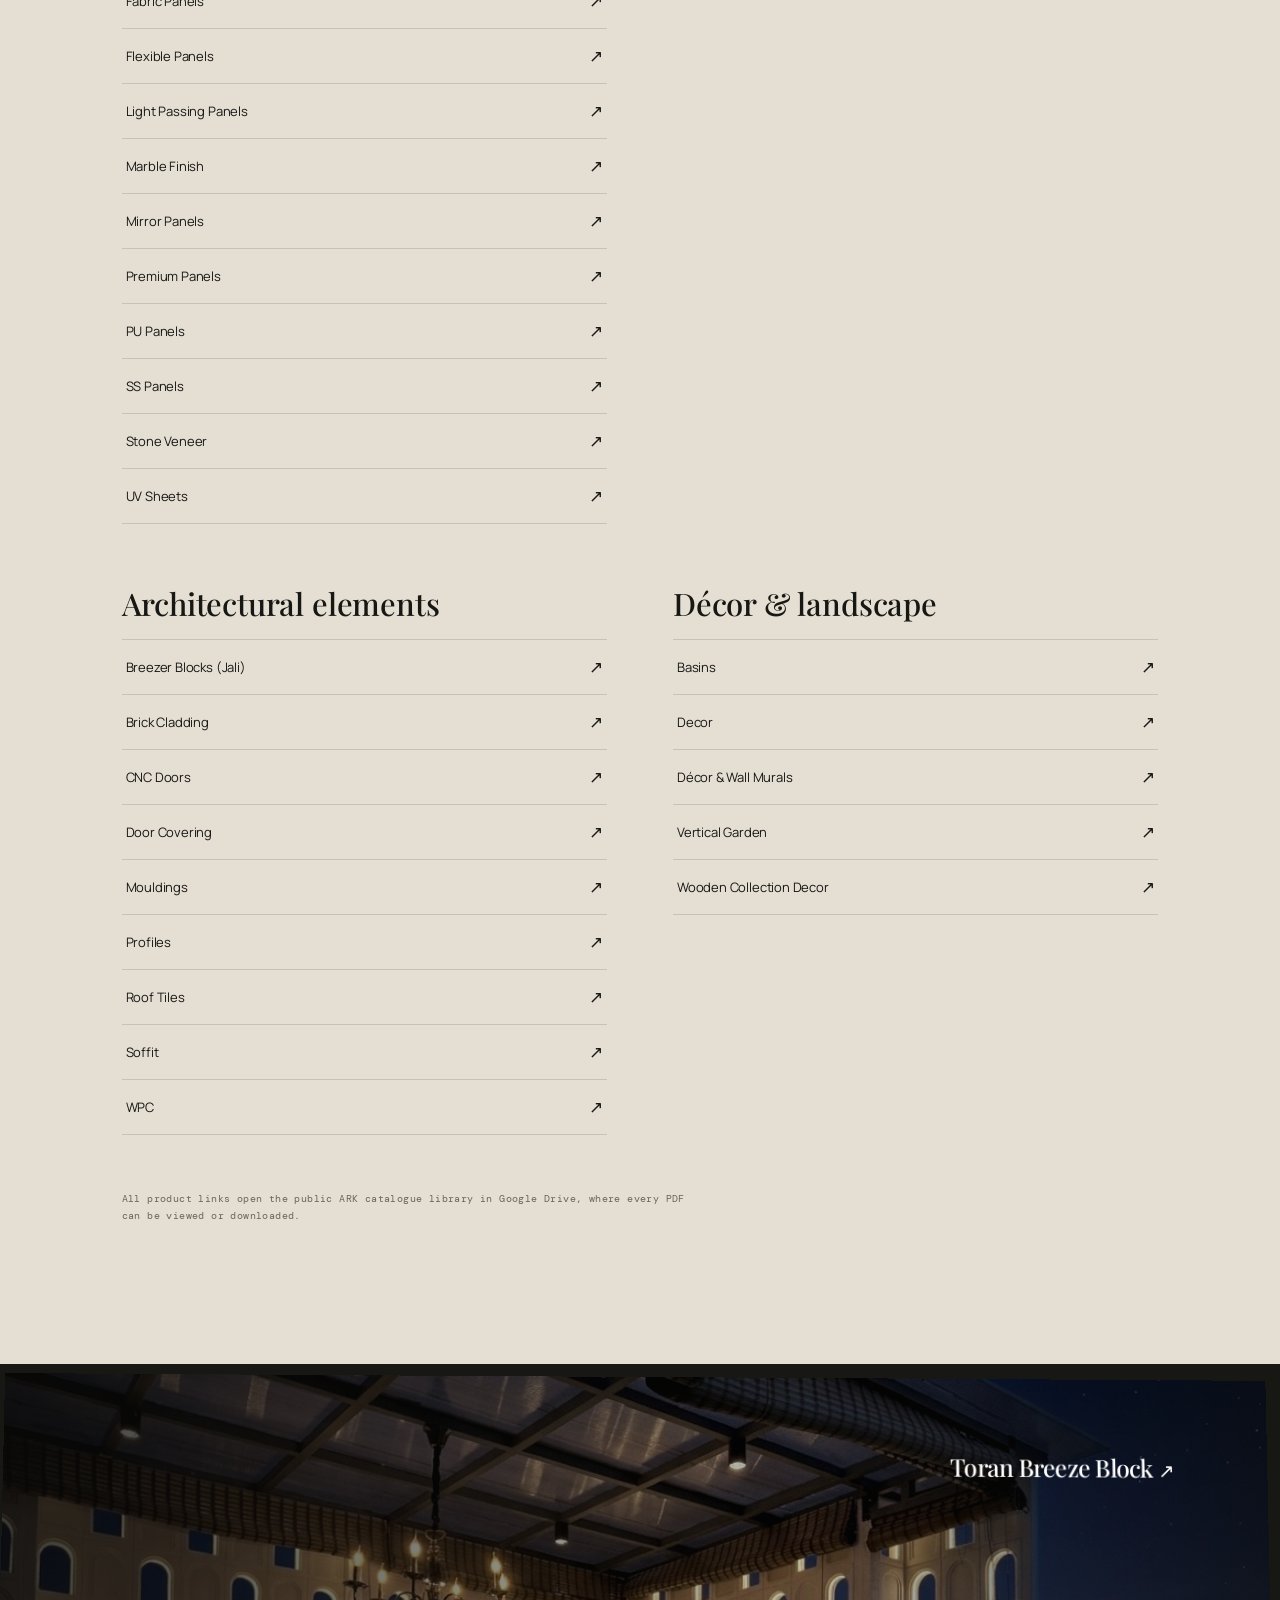
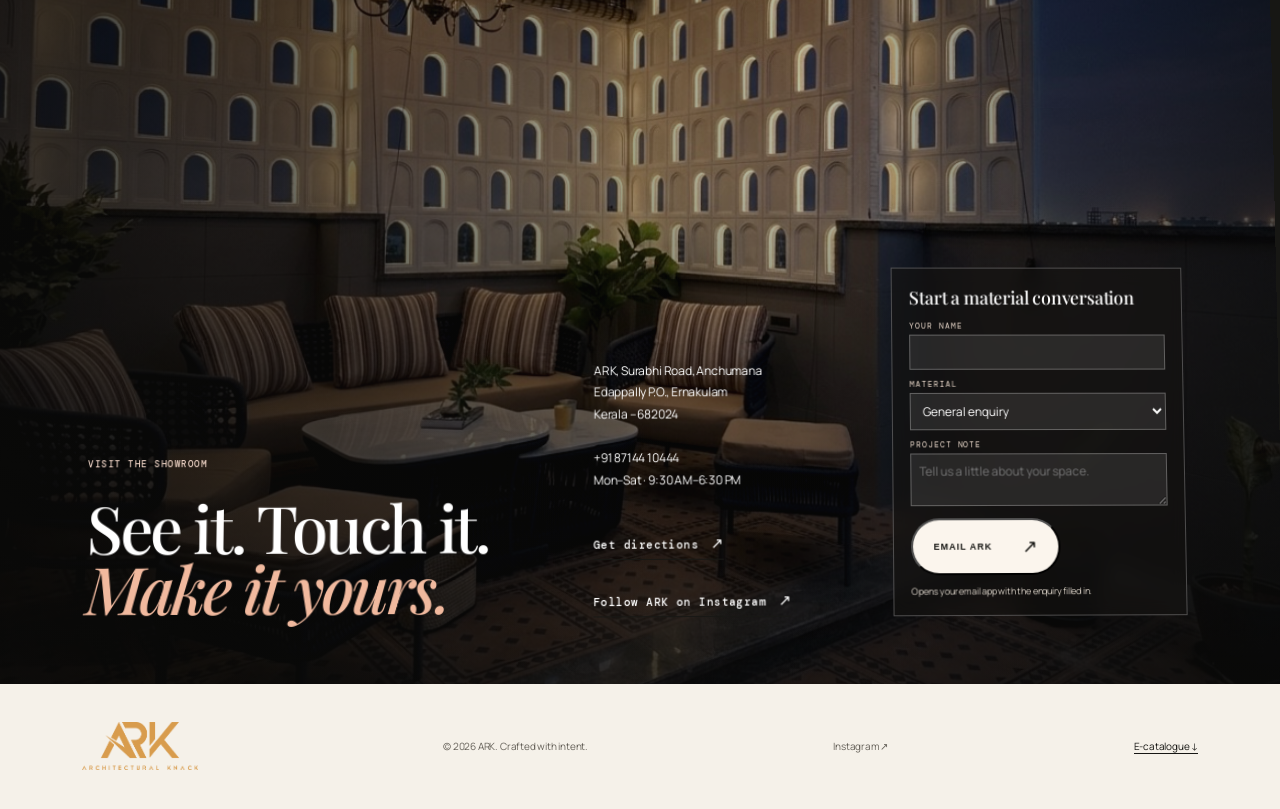
==== commit 8fb23d8a: "Publish updated ARK showroom website" ====
--- a/index.html
+++ b/index.html
@@ -3,19 +3,46 @@
   <head>
     <meta charset="UTF-8" />
     <meta name="viewport" content="width=device-width, initial-scale=1.0" />
-    <meta name="description" content="ARK — premium architectural wall panels in Ernakulam, Kerala." />
+    <meta name="description" content="ARK is an architectural surfaces showroom in Ernakulam, Kerala. Explore decorative wall panels, fluted panels, stone veneer, WPC, HPL cladding, louvers, laminates and more." />
+    <meta name="keywords" content="wall panels Ernakulam, architectural surfaces Kerala, decorative wall panels, fluted panels, stone veneer, WPC cladding, HPL exterior cladding, charcoal louvers, wall panel showroom Edappally" />
+    <meta name="author" content="ARK" />
+    <meta property="og:type" content="website" />
+    <meta property="og:title" content="ARK — Architectural Surfaces in Ernakulam" />
+    <meta property="og:description" content="Discover premium wall panels, façade materials and architectural finishes at ARK, Ernakulam." />
+    <meta property="og:url" content="https://architecturalknack.com/" />
+    <meta property="og:image" content="https://architecturalknack.com/assets/facade-360-panorama.png" />
+    <meta name="twitter:card" content="summary_large_image" />
     <link rel="canonical" href="https://architecturalknack.com/" />
-    <title>ARK — Architectural Surfaces</title>
+    <link rel="shortcut icon" href="favicon.ico?v=20261113" sizes="any" />
+    <link rel="icon" href="assets/favicon-48.png?v=20261113" type="image/png" sizes="48x48" />
+    <link rel="icon" href="assets/favicon-192.png?v=20261113" type="image/png" sizes="192x192" />
+    <link rel="icon" href="assets/favicon.svg?v=20261113" type="image/svg+xml" />
+    <link rel="apple-touch-icon" href="assets/apple-touch-icon.png?v=20261113" sizes="180x180" />
+    <link rel="manifest" href="site.webmanifest?v=20261113" />
+    <title>ARK | Wall Panels, Cladding & Architectural Surfaces in Ernakulam</title>
     <link rel="stylesheet" href="styles.css" />
     <link rel="stylesheet" href="luxury.css" />
     <link rel="stylesheet" href="scroll-tuning.css" />
+    <script type="application/ld+json">
+      {
+        "@context":"https://schema.org",
+        "@graph":[
+          {"@type":"LocalBusiness","@id":"https://architecturalknack.com/#ark","name":"ARK","url":"https://architecturalknack.com/","logo":"https://architecturalknack.com/assets/ark-logo.png","image":"https://architecturalknack.com/assets/facade-360-panorama.png","description":"Architectural surfaces showroom offering wall panels, decorative panels, exterior cladding, laminates and landscape finishes.","telephone":"+918714410444","email":"arknack.info@gmail.com","sameAs":["https://www.instagram.com/architecturalknack/"],"address":{"@type":"PostalAddress","streetAddress":"Surabhi Road, Anchumana, Edappally P.O.","addressLocality":"Ernakulam","addressRegion":"Kerala","postalCode":"682024","addressCountry":"IN"},"openingHours":"Mo-Sa 09:30-18:30","priceRange":"$$"},
+          {"@type":"WebSite","@id":"https://architecturalknack.com/#website","url":"https://architecturalknack.com/","name":"ARK Architectural Surfaces","publisher":{"@id":"https://architecturalknack.com/#ark"}},
+          {"@type":"ItemList","name":"ARK Architectural Surface Collections","itemListElement":[{"@type":"ListItem","position":1,"name":"Decorative Wall Panels"},{"@type":"ListItem","position":2,"name":"Fluted and Charcoal Panels"},{"@type":"ListItem","position":3,"name":"Stone Veneer and PU Stone Panels"},{"@type":"ListItem","position":4,"name":"WPC and HPL Exterior Cladding"},{"@type":"ListItem","position":5,"name":"Laminates and Flexible Panels"}]},
+          {"@type":"Product","name":"Stone Veneer","brand":{"@type":"Brand","name":"ARK"},"description":"Natural stone veneer for entry spaces, columns and interior feature walls.","image":"https://architecturalknack.com/assets/stone-veneer-entry-courtyard.jpeg","category":"Architectural Surface"},
+          {"@type":"Product","name":"Cork Laminates","brand":{"@type":"Brand","name":"ARK"},"description":"Decorative cork laminate surfaces for feature walls, prayer spaces, study rooms and statement ceilings.","image":"https://architecturalknack.com/assets/cork-laminate-home-office.jpeg","category":"Decorative Wall Surface"},
+          {"@type":"Product","name":"Contexture by Hey Lime Wash","brand":{"@type":"Brand","name":"Contexture by Hey"},"description":"A softly mottled lime wash finish for interior and exterior architectural surfaces.","image":"https://architecturalknack.com/assets/contexture-limewash-lounge.webp","category":"Decorative Wall Finish"}
+        ]
+      }
+    </script>
   </head>
   <body>
     <div class="scroll-progress" aria-hidden="true"><span></span></div>
     <header class="site-header">
       <a class="brand" href="#top" aria-label="ARK home"><img src="assets/ark-logo.png" alt="ARK logo" /></a>
       <button class="menu-toggle" aria-label="Open navigation" aria-expanded="false"><span></span><span></span></button>
-      <nav id="nav"><a href="#collections">Collections</a><a href="#projects">Spaces</a><a href="#studio">Our approach</a><a href="#resources">E-catalogue</a><a class="nav-cta" href="#contact">Visit ARK</a></nav>
+      <nav id="nav"><a href="#products">Products</a><a href="#popular-picks">Popular picks</a><a href="#contexture">Lime Wash</a><a href="#resources">E-catalogue</a><a class="nav-cta" href="#contact">Visit ARK</a></nav>
     </header>
 
     <main id="top">
@@ -25,45 +52,107 @@
           <p class="eyebrow">Architectural surfaces · Ernakulam</p>
           <h1>Made to be<br /><em>felt.</em></h1>
           <p class="intro">A considered collection of wall surfaces, façade materials and architectural finishes for spaces with a point of view.</p>
-          <div class="hero-actions"><a class="button light" href="#collections">Discover materials <b>→</b></a><a class="text-link" href="#contact">Plan your visit <b>↗</b></a></div>
+          <div class="hero-actions"><a class="button light" href="#products">Discover materials <b>→</b></a><a class="text-link" href="#contact">Plan your visit <b>↗</b></a></div>
           <div class="hero-index"><span>01</span><i></i><span>Scroll to explore</span></div>
         </div>
-        <div class="hero-image reveal"><img src="assets/facade-360-panorama.png" alt="Facade Exterior Curve architectural surface" /><span class="image-note">ARK / MATERIALS WITH PRESENCE</span></div>
+        <div class="hero-image reveal">
+          <div class="panorama-surface" role="img" aria-label="360 degree panorama of the Facade Exterior Curve project"></div>
+          <img class="panorama-source" src="assets/facade-360-equirectangular.png" alt="360 degree panorama of the Facade Exterior Curve project" />
+          <span class="image-note">SCROLL OR DRAG TO LOOK AROUND · 360°</span>
+        </div>
         </div>
       </section>
 
       <section class="marquee" aria-label="Materials"><div>Panels &amp; profiles <span>✦</span> crafted texture <span>✦</span> considered detail <span>✦</span> material intelligence <span>✦</span> panels &amp; profiles <span>✦</span> crafted texture <span>✦</span></div></section>
 
-      <section class="collections section" id="collections">
-        <div class="section-head reveal"><p class="eyebrow">01 / Collections</p><h2>A language of<br /><em>material.</em></h2><a class="text-link" href="#resources">View e-catalogue <b>→</b></a></div>
-        <div class="collection-grid">
-          <article class="collection-card large reveal"><img src="assets/fluted-panel-lounge.png" alt="Fluted Panel Lounge" /><div><p>01 / WARMTH</p><h3>Veneer &amp; Wood</h3><span>Grain, depth and quiet character</span></div></article>
-          <article class="collection-card reveal"><img src="assets/mineral-stone-lounge.png" alt="Mineral Stone Lounge" /><div><p>02 / DEPTH</p><h3>Mineral &amp; Stone</h3><span>Earthy, enduring finishes</span></div></article>
-          <article class="collection-card reveal"><img src="assets/illuminated-linear-wall.jpeg" alt="Illuminated Linear Wall" /><div><p>03 / RHYTHM</p><h3>Panels &amp; Profiles</h3><span>Linear forms with precision</span></div></article>
+      <section class="product-placement section" id="products" aria-labelledby="product-title">
+        <div class="product-intro reveal"><p class="eyebrow">01 / Shop by material</p><h2 id="product-title">Find the right<br /><em>surface.</em></h2><p>From a feature wall to a full exterior façade, start with the material family that suits your project. Every collection opens its catalogue for specifications, finishes and available designs.</p></div>
+        <div class="product-cards">
+          <a class="product-card reveal" href="https://drive.google.com/drive/folders/1azDPXcLxsJHBNkW1FkRnZliwIpYOER4i" target="_blank" rel="noopener"><span>01</span><h3>Decorative Wall Panels</h3><p>Textured, 3D and statement surfaces for interiors.</p><b>Open catalogue ↗</b></a>
+          <a class="product-card reveal" href="https://drive.google.com/drive/folders/1pam12mQk6Rp3XOTonoi2og9abojJrw2J" target="_blank" rel="noopener"><span>02</span><h3>Fluted &amp; Charcoal Panels</h3><p>Linear rhythm and acoustic-style detailing.</p><b>Open catalogue ↗</b></a>
+          <a class="product-card reveal" href="https://drive.google.com/drive/folders/1ym5dsgPneNgNL45z1wXZ8AegiPuklmuy" target="_blank" rel="noopener"><span>03</span><h3>Stone &amp; Marble Finishes</h3><p>Stone veneer, marble finish and PU stone panels.</p><b>Open catalogue ↗</b></a>
+          <a class="product-card reveal" href="https://drive.google.com/drive/folders/1RWTz6r2nzIGnS1-i6NlpVJMDLF8Bqk9Q" target="_blank" rel="noopener"><span>04</span><h3>Exterior Cladding</h3><p>HPL, WPC, soffit and façade solutions.</p><b>Open catalogue ↗</b></a>
+          <a class="product-card reveal" href="https://drive.google.com/drive/folders/1OsseSsTlGwbLfVLu7WsrxpcOy3_Xm1ZW" target="_blank" rel="noopener"><span>05</span><h3>Laminates &amp; Sheets</h3><p>Mica, acrylic, UV and highlighter laminates.</p><b>Open catalogue ↗</b></a>
+          <a class="product-card reveal" href="https://drive.google.com/drive/folders/1XUIEF1jgNA65uqIPz6_uYJ-ywIIcXn-n" target="_blank" rel="noopener"><span>06</span><h3>Breezer Blocks &amp; Jali</h3><p>Architectural screens with light and airflow.</p><b>Open catalogue ↗</b></a>
         </div>
       </section>
 
-      <section class="statement" id="studio"><div class="statement-image"><img src="assets/noir-oculus-tile-wall.png" alt="Noir Oculus Tile Wall" /></div><div class="statement-copy reveal"><p class="eyebrow">The ARK point of view</p><h2>Surface is more than a <em>finish.</em></h2><p>It is the atmosphere of a room. We help architects, designers and homeowners discover the textures, proportions and details that give a space its signature.</p><a class="text-link" href="#contact">Speak with our team <b>→</b></a></div></section>
+      <section class="popular-picks section" id="popular-picks" aria-labelledby="popular-picks-title">
+        <div class="popular-picks-head reveal"><div><p class="eyebrow">02 / Popular picks</p><h2 id="popular-picks-title">Material, where<br /><em>it matters.</em></h2></div><p>Selected surfaces shown in the settings they suit best—from a reception wall to a rooftop screen. Explore the catalogue for every available finish and panel.</p></div>
+        <div class="popular-picks-viewport" aria-label="Moving material gallery">
+        <div class="popular-picks-grid" data-material-track>
+          <a class="pick-card reveal" href="https://drive.google.com/drive/folders/19R-z98wo4H7g6grAIrP590WuP9qyLdDR" target="_blank" rel="noopener"><img src="assets/glide-lobby-panel.webp" alt="Glide sculpted panel in a lobby interior" loading="lazy" /><span>Lobby</span><h3>Glide</h3><p>Sculpted relief with warmth and changing shadow.</p></a>
+          <a class="pick-card reveal" href="brochures/ark-hc-catalogue-2026.pdf" target="_blank"><img src="assets/code-exterior-panel.jpg" alt="Code concrete panels on an exterior wall" loading="lazy" /><span>Outdoor</span><h3>Code</h3><p>Fine linear texture for a crisp exterior statement.</p></a>
+          <a class="pick-card reveal" href="brochures/ark-hc-catalogue-2026.pdf" target="_blank"><img src="assets/toran-balcony-panel.jpg" alt="Toran concrete panel in a balcony setting" loading="lazy" /><span>Balcony</span><h3>Toran</h3><p>Sculpted arches that frame light and views.</p></a>
+          <a class="pick-card reveal" href="brochures/ark-hc-catalogue-2026.pdf" target="_blank"><img src="assets/furrow-bedroom-panel.jpg" alt="Furrow concrete panel behind a bedroom headboard" loading="lazy" /><span>Bedroom</span><h3>Furrow</h3><p>Flowing ribs that bring calm depth to a wall.</p></a>
+          <a class="pick-card reveal" href="brochures/ark-hc-catalogue-2026.pdf" target="_blank"><img src="assets/illuminated-linear-wall.jpeg" alt="Endless Hey Concrete panel installation with continuous sculpted pattern" loading="lazy" /><span>Feature wall</span><h3>Endless</h3><p>Continuous sculpted rhythm for a distinctive architectural surface.</p></a>
+          <a class="pick-card reveal" href="https://drive.google.com/drive/folders/1IY3c-erErih4bi4-AKv8fkUF8yVT9GL9" target="_blank" rel="noopener"><img src="assets/ruggedwood-exterior-panel.jpg" alt="Ruggedwood panel on an exterior wall" loading="lazy" /><span>Outdoor</span><h3>Ruggedwood</h3><p>Layered texture with a strong vertical rhythm.</p></a>
+          <a class="pick-card reveal" href="https://drive.google.com/drive/folders/1XUIEF1jgNA65uqIPz6_uYJ-ywIIcXn-n" target="_blank" rel="noopener"><img src="assets/bb08-rooftop-breeze-block.jpeg" alt="BB08 breeze blocks in a rooftop lounge" loading="lazy" /><span>Rooftop</span><h3>BB08</h3><p>A breeze-block screen for filtered light and airflow.</p></a>
+        </div>
+        </div>
+        <a class="picks-cta reveal" href="#resources"><span>Explore the catalogue to discover more products.</span><b>Open e-catalogue →</b></a>
+      </section>
 
-      <section class="projects section" id="projects">
-        <div class="section-head reveal"><p class="eyebrow">02 / Material moments</p><h2>Spaces with a<br /><em>signature.</em></h2><p>A study in texture, light and proportion across interior and exterior settings.</p></div>
-        <div class="project-grid">
-          <figure class="project wide reveal"><img src="assets/tactile-living-wall.png" alt="Tactile Living Wall" /><figcaption><span>PREMIUM PANELS · STONE VENEER</span><strong>Tactile Living Wall</strong></figcaption></figure>
-          <figure class="project reveal"><img src="assets/wardrobe-composition.png" alt="Wardrobe Composition" /><figcaption><span>ACRYLIC · MICA · FLEXIBLE PANELS</span><strong>Wardrobe Composition</strong></figcaption></figure>
-          <figure class="project reveal"><img src="assets/graphite-media-lounge.png" alt="Graphite Media Lounge" /><figcaption><span>CHARCOAL PANELS</span><strong>Graphite Media Lounge</strong></figcaption></figure>
-          <figure class="project reveal"><img src="assets/alabaster-glow.png" alt="Alabaster Glow" /><figcaption><span>LIGHT-PASSING PANELS</span><strong>Alabaster Glow</strong></figcaption></figure>
-          <figure class="project reveal"><img src="assets/coastal-cladding.png" alt="Coastal Cladding" /><figcaption><span>WPC EXTERIOR CLADDING</span><strong>Coastal Cladding</strong></figcaption></figure>
-          <figure class="project reveal"><img src="assets/fireside-relief.png" alt="Fireside Relief" /><figcaption><span>PU STONE PANELS</span><strong>Fireside Relief</strong></figcaption></figure>
-          <figure class="project reveal"><img src="assets/executive-geometry.png" alt="Executive Geometry" /><figcaption><span>SS INLAID PANELS</span><strong>Executive Geometry</strong></figcaption></figure>
-          <figure class="project reveal"><img src="assets/soft-relief-corridor.png" alt="Soft Relief Corridor" /><figcaption><span>DECORATIVE WALL PANELS</span><strong>Soft Relief Corridor</strong></figcaption></figure>
-          <figure class="project reveal"><img src="assets/garden-dining-terrace.png" alt="Garden Dining Terrace" /><figcaption><span>VERTICAL GARDEN · CHARCOAL LOUVERS</span><strong>Garden Dining Terrace</strong></figcaption></figure>
-          <figure class="project reveal"><img src="assets/warm-facade-rhythm.png" alt="Warm Facade Rhythm" /><figcaption><span>HPL EXTERIOR CLADDING</span><strong>Warm Façade Rhythm</strong></figcaption></figure>
+      <section class="stone-project" id="stone-veneer" aria-labelledby="stone-veneer-title">
+        <div class="stone-project-intro reveal">
+          <p class="eyebrow">03 / Featured material · Stone Veneer</p>
+          <h2 id="stone-veneer-title">Natural character,<br /><em>built to endure.</em></h2>
+          <p>Stone veneer brings warmth, movement and material depth to interior feature walls, exterior columns, façades and arrival spaces. Natural tonal variation pairs beautifully with clean architectural lines.</p>
+          <a class="button light" href="products/stone-veneer.html">Explore Stone Veneer <b>→</b></a>
+        </div>
+        <div class="stone-project-gallery">
+          <figure class="stone-detail reveal"><img src="assets/stone-veneer-portico.jpeg" alt="Stone veneer on a contemporary entrance portico" /><figcaption>Stone Veneer Residence <span>Contemporary exterior</span></figcaption></figure>
+          <figure class="stone-detail reveal"><img src="assets/stone-veneer-living-room.jpeg" alt="Stone veneer interior feature wall" /><figcaption>Interior feature wall <span>Textured natural finish</span></figcaption></figure>
+          <figure class="stone-detail reveal"><img src="assets/stone-veneer-entry-courtyard.jpeg" alt="Stone veneer courtyard columns" /><figcaption>Courtyard columns <span>Soft sand palette</span></figcaption></figure>
+        </div>
+      </section>
+
+      <section class="cork-project" id="cork-laminates" aria-labelledby="cork-laminates-title">
+        <div class="cork-project-copy reveal">
+          <p class="eyebrow">04 / Featured material · Cork Laminates</p>
+          <h2 id="cork-laminates-title">Pattern, warmth<br />and <em>personality.</em></h2>
+          <p>Cork laminates bring the softness of natural cork together with expressive pattern and rich colour. Use them for memorable study walls, prayer spaces, ceilings and custom focal points.</p>
+          <a class="button light" href="products/cork-laminates.html">Explore Cork Laminates <b>→</b></a>
+        </div>
+        <div class="cork-project-gallery">
+          <figure class="cork-office reveal"><img src="assets/cork-laminate-home-office.jpeg" alt="Cork laminate patterned home office feature wall" /><figcaption>Home office feature wall <span>Patterned Cork Laminates</span></figcaption></figure>
+          <figure class="cork-living reveal"><img src="assets/cork-laminate-living-ceiling.jpeg" alt="Cork laminate ceiling in living room" /><figcaption>Statement ceiling <span>Textured cork surface</span></figcaption></figure>
+        </div>
+      </section>
+
+      <section class="contexture-project" id="contexture" aria-labelledby="contexture-title">
+        <div class="contexture-copy reveal">
+          <p class="eyebrow">05 / Contexture by Hey · Lime Wash</p>
+          <h2 id="contexture-title">Walls with a<br /><em>softer depth.</em></h2>
+          <p>Contexture by Hey Lime Wash brings a softly clouded, tonal finish to interior and exterior surfaces. Its nuanced movement catches the light differently through the day, creating a quiet, tactile backdrop rather than a flat colour.</p>
+          <div class="contexture-notes"><span>Soft tonal variation</span><span>Interior &amp; exterior</span><span>Made for considered spaces</span></div>
+          <a class="button light" href="products/lime-wash.html">Explore Lime Wash <b>→</b></a>
+        </div>
+        <div class="contexture-gallery">
+          <figure class="reveal"><img src="assets/contexture-limewash-lounge.webp" alt="Contexture by Hey Lime Wash in a warm lounge" loading="lazy" /><figcaption>Interior <span>Warm, layered lounge walls</span></figcaption></figure>
+          <figure class="reveal"><img src="assets/contexture-limewash-exterior.webp" alt="Contexture by Hey Lime Wash on exterior courtyard façades" loading="lazy" /><figcaption>Exterior <span>Earth-toned courtyard façades</span></figcaption></figure>
+        </div>
+      </section>
+
+      <section class="instagram-section section" aria-labelledby="instagram-title">
+        <div class="instagram-heading reveal">
+          <div><p class="eyebrow">06 / ARK on Instagram</p><h2 id="instagram-title">More surfaces.<br /><em>More stories.</em></h2></div>
+          <div><p>A closer look at material, texture and finished spaces from ARK.</p><a class="text-link" href="https://www.instagram.com/architecturalknack/" target="_blank" rel="noopener">Follow @architecturalknack <b>↗</b></a></div>
+        </div>
+        <div class="instagram-grid reveal">
+          <a href="https://www.instagram.com/architecturalknack/" target="_blank" rel="noopener" aria-label="See ARK architectural surfaces on Instagram"><img src="assets/stone-veneer-portico.jpeg" alt="Stone veneer residence at ARK" loading="lazy" /></a>
+          <a href="https://www.instagram.com/architecturalknack/" target="_blank" rel="noopener" aria-label="See ARK architectural surfaces on Instagram"><img src="assets/illuminated-linear-wall.jpeg" alt="Endless sculpted wall panel at ARK" loading="lazy" /></a>
+          <a href="https://www.instagram.com/architecturalknack/" target="_blank" rel="noopener" aria-label="See ARK architectural surfaces on Instagram"><img src="assets/cork-laminate-home-office.jpeg" alt="Cork laminate interior at ARK" loading="lazy" /></a>
+          <a href="https://www.instagram.com/architecturalknack/" target="_blank" rel="noopener" aria-label="See ARK architectural surfaces on Instagram"><img src="assets/toran-breeze-block-terrace.jpeg" alt="Toran breeze block terrace at ARK" loading="lazy" /></a>
+          <a href="https://www.instagram.com/architecturalknack/" target="_blank" rel="noopener" aria-label="See ARK architectural surfaces on Instagram"><img src="assets/contexture-limewash-exterior.webp" alt="Contexture Lime Wash exterior at ARK" loading="lazy" /></a>
+          <a href="https://www.instagram.com/architecturalknack/" target="_blank" rel="noopener" aria-label="See ARK architectural surfaces on Instagram"><img src="assets/bb08-rooftop-breeze-block.jpeg" alt="BB08 rooftop breeze blocks at ARK" loading="lazy" /></a>
         </div>
       </section>
 
       <section class="catalogue section" id="resources">
-        <div class="catalogue-hero reveal"><div><p class="eyebrow">03 / E-catalogue library</p><h2>Every surface.<br /><em>One library.</em></h2></div><p>Explore 125+ product catalogues, organized by material. Download the complete ARK HC catalogue or open a product family to browse every available PDF.</p></div>
-        <a href="brochures/ark-hc-catalogue-2026.pdf" class="catalogue-feature reveal" target="_blank" download><span class="feature-mark">↓</span><span><small>Complete collection · PDF · 25 MB</small><strong>ARK HC E-Catalogue 2026</strong></span><b>Download</b></a>
+        <div class="catalogue-hero reveal"><div><p class="eyebrow">07 / E-catalogue library</p><h2>Every surface.<br /><em>One library.</em></h2></div><p>Start with Hey Concrete, our principal surface collection, then explore product catalogues organized by material.</p></div>
+        <a href="brochures/ark-hc-catalogue-2026.pdf" class="catalogue-feature reveal" target="_blank" download><span class="feature-mark">↓</span><span><small>Principal collection · PDF · 25 MB · 116 pages</small><strong>Hey Concrete Catalogue 2026</strong></span><b>Download</b></a>
+        <label class="catalogue-search reveal"><span>Search the library</span><input type="search" placeholder="Try stone, panels, laminates…" aria-label="Search the product catalogue" data-catalogue-search /></label>
         <div class="catalogue-groups">
           <section class="catalogue-group reveal"><h3>Wall & decorative panels</h3><div class="catalogue-links">
             <a href="https://drive.google.com/drive/folders/1FpaMojlM0Y_aG_N_JRFI8ODtzc9NMZqW" target="_blank">Acrylic Sheets <b>↗</b></a><a href="https://drive.google.com/drive/folders/1pam12mQk6Rp3XOTonoi2og9abojJrw2J" target="_blank">Charcoal Louvers <b>↗</b></a><a href="https://drive.google.com/drive/folders/1RKLpAcFcCcYSmlrb-ScS-LXzZjXQn-kW" target="_blank">Charcoal Panels <b>↗</b></a><a href="https://drive.google.com/drive/folders/1gTwlTjHN4O6pS-rpF_OQSY2TKDoFguA-" target="_blank">Concrete Panels <b>↗</b></a><a href="https://drive.google.com/drive/folders/1uEIJsoglPUuM48Y4AudSvbhgoC0AybbQ" target="_blank">Cork Sheets <b>↗</b></a><a href="https://drive.google.com/drive/folders/1hJHs6wVuSi-jI8uXzLI1l4o4ZnTejeNo" target="_blank">Ceiling & Wall Panels <b>↗</b></a><a href="https://drive.google.com/drive/folders/1azDPXcLxsJHBNkW1FkRnZliwIpYOER4i" target="_blank">Decorative Panels <b>↗</b></a><a href="https://drive.google.com/drive/folders/10bQ15kgk78lGOUwzyDXkPqtfHgOO5E1V" target="_blank">Desire Engraved Panels <b>↗</b></a><a href="https://drive.google.com/drive/folders/1BGHBMxsJjWrxPUPwFZ53cQfvrut0_5Yy" target="_blank">Fabric Panels <b>↗</b></a><a href="https://drive.google.com/drive/folders/11iQXq_XxNPvyl1Jf5rmj52Fa2csVfBY_" target="_blank">Flexible Panels <b>↗</b></a><a href="https://drive.google.com/drive/folders/1SQW5FMvBa8-j07Z27Kr6GEKFkzMrGbZu" target="_blank">Light Passing Panels <b>↗</b></a><a href="https://drive.google.com/drive/folders/1L_lxQhV61JzNJdJLd8a25SkQWV_S1D2_" target="_blank">Marble Finish <b>↗</b></a><a href="https://drive.google.com/drive/folders/13bvie2Khw0LDno1nfz0ryzIl4uA8cia9" target="_blank">Mirror Panels <b>↗</b></a><a href="https://drive.google.com/drive/folders/14iPbym3v17-r-7nULW05bXZMMPUM4GUT" target="_blank">Premium Panels <b>↗</b></a><a href="https://drive.google.com/drive/folders/1ZV-BOv9Y6JD2wXejVqJQ0VL7xe4I_VEc" target="_blank">PU Panels <b>↗</b></a><a href="https://drive.google.com/drive/folders/1UYEyZf4TeKHdjhLSrMCoogeBM4cNeiX0" target="_blank">SS Panels <b>↗</b></a><a href="https://drive.google.com/drive/folders/1ym5dsgPneNgNL45z1wXZ8AegiPuklmuy" target="_blank">Stone Veneer <b>↗</b></a><a href="https://drive.google.com/drive/folders/18EGsb0MyElplKj_OLv-2A6vRnYnRQ5n9" target="_blank">UV Sheets <b>↗</b></a>
@@ -89,13 +178,19 @@
           <p class="showcase-caption">Toran Breeze Block <b>↗</b></p>
           <div class="showcase-contact" id="contact">
             <div><p class="eyebrow">Visit the showroom</p><h2>See it. Touch it.<br /><em>Make it yours.</em></h2></div>
-            <div class="contact-details"><p>ARK, Surabhi Road, Anchumana<br />Edappally P.O., Ernakulam<br />Kerala – 682024<br /><br /><a href="tel:+918714410444">+91 87144 10444</a><br />Mon–Sat · 9:30 AM–6:30 PM</p><a class="button light" href="mailto:arknack.info@gmail.com">arknack.info@gmail.com <b>↗</b></a></div>
+            <div class="contact-details"><p>ARK, Surabhi Road, Anchumana<br />Edappally P.O., Ernakulam<br />Kerala – 682024<br /><br /><a href="tel:+918714410444">+91 87144 10444</a><br />Mon–Sat · 9:30 AM–6:30 PM</p><a class="text-link" href="https://www.google.com/maps/dir/?api=1&destination=ARK%20Architectural%20Knack%2C%20Surabhi%20Road%2C%20Anchumana%2C%20Edappally%2C%20Ernakulam%2C%20Kerala%20682024" target="_blank" rel="noopener">Get directions <b>↗</b></a><a class="text-link" href="https://www.instagram.com/architecturalknack/" target="_blank" rel="noopener">Follow ARK on Instagram <b>↗</b></a></div>
+            <form class="enquiry-form" data-enquiry-form>
+              <p>Start a material conversation</p>
+              <label>Your name<input name="name" autocomplete="name" required /></label>
+              <label>Material<select name="material"><option>General enquiry</option><option>Stone Veneer</option><option>Cork Laminates</option><option>Lime Wash</option><option>Hey Concrete Panels</option><option>Exterior Cladding</option></select></label>
+              <label>Project note<textarea name="note" rows="2" placeholder="Tell us a little about your space."></textarea></label>
+              <button class="button light" type="submit">Email ARK <b>↗</b></button><small>Opens your email app with the enquiry filled in.</small>
+            </form>
           </div>
         </div>
       </section>
     </main>
-    <footer><a class="brand" href="#top"><img src="assets/ark-logo.png" alt="ARK logo" /></a><p>© 2026 ARK. Crafted with intent.</p><a href="#resources">E-catalogue ↓</a></footer>
-    <dialog class="project-viewer" aria-label="Project image viewer"><button class="viewer-close" aria-label="Close image viewer">×</button><img src="" alt="" /><div class="viewer-caption"><span></span><strong></strong></div></dialog>
+    <footer><a class="brand" href="#top"><img src="assets/ark-logo.png" alt="ARK logo" /></a><p>© 2026 ARK. Crafted with intent.</p><a href="https://www.instagram.com/architecturalknack/" target="_blank" rel="noopener">Instagram ↗</a><a href="#resources">E-catalogue ↓</a></footer>
     <script src="app.js"></script>
   </body>
 </html>
--- a/luxury.css
+++ b/luxury.css
@@ -5,6 +5,25 @@
 
 .scroll-progress{position:fixed;z-index:20;top:0;left:0;width:100%;height:3px;background:transparent}.scroll-progress span{display:block;width:100%;height:100%;background:var(--clay);transform:scaleX(0);transform-origin:left;will-change:transform}.hero-index{position:absolute;bottom:7.6vw;left:3vw;display:flex;align-items:center;gap:12px;color:#70685e;font:9px 'DM Mono';text-transform:uppercase;letter-spacing:.14em}.hero-index i{display:block;width:42px;border-top:1px solid #8c8377}.hero-image img{transition:transform .7s cubic-bezier(.22,.61,.36,1)}.collection-card,.project{cursor:pointer}.project{outline:none}.project:focus-visible img{outline:2px solid var(--clay);outline-offset:5px}.project figcaption strong:after{content:' ↗';font:18px 'DM Mono';opacity:0;transition:opacity .25s}.project:hover figcaption strong:after,.project:focus-visible figcaption strong:after{opacity:1}.reveal{animation:none;opacity:0;transform:translateY(26px);transition:opacity .8s cubic-bezier(.22,.61,.36,1),transform .8s cubic-bezier(.22,.61,.36,1)}.reveal.is-visible{opacity:1;transform:none}.project-viewer{padding:0;border:0;background:#191815;max-width:min(920px,90vw);max-height:88vh;color:#f7f2e8;overflow:visible}.project-viewer::backdrop{background:rgba(16,15,13,.87);backdrop-filter:blur(8px)}.project-viewer img{display:block;max-width:min(920px,90vw);max-height:72vh;object-fit:contain}.viewer-caption{display:flex;justify-content:space-between;align-items:baseline;gap:24px;padding:18px 22px}.viewer-caption span{font:9px 'DM Mono';letter-spacing:.11em;color:#cfc4b4}.viewer-caption strong{font:500 25px 'Playfair Display'}.viewer-close{position:absolute;right:-15px;top:-15px;width:37px;height:37px;border:1px solid #f8f4eb;border-radius:50%;background:#191815;color:#fff;font:28px/30px Arial;cursor:pointer}.viewer-close:hover{background:var(--clay)}
 .hero-image{perspective:1400px;transform-style:preserve-3d;background:#201f1b}.hero-image:before{content:'';position:absolute;z-index:1;inset:12px;border:1px solid rgba(255,255,255,.22);pointer-events:none}.hero-image img{will-change:transform;transform-origin:center center}.hero-image:after{pointer-events:none}.hero-image:hover:before{border-color:rgba(255,255,255,.42)}
+.product-placement{background:#f5f1e9;display:grid;grid-template-columns:minmax(250px,.8fr) minmax(0,1.2fr);gap:9vw;align-items:start}.product-intro{position:sticky;top:128px}.product-intro h2{font-size:clamp(48px,4.6vw,72px);line-height:.94;margin:0}.product-intro h2 em{color:var(--clay)}.product-intro>p:not(.eyebrow){font-size:14px;line-height:1.9;max-width:340px;margin:29px 0 0;color:#625e56}.product-cards{display:grid;grid-template-columns:repeat(2,minmax(0,1fr));border-top:1px solid var(--line);border-left:1px solid var(--line)}.product-card{min-height:238px;padding:28px 25px 23px;border-right:1px solid var(--line);border-bottom:1px solid var(--line);display:flex;flex-direction:column;align-items:flex-start;transition:background .25s,color .25s,transform .25s}.product-card:hover,.product-card:focus-visible{background:#22211d;color:#f6f1e7;outline:none}.product-card span{font:9px 'DM Mono';letter-spacing:.14em;color:var(--clay)}.product-card h3{font:500 27px/1.02 'Playfair Display';letter-spacing:-.03em;margin:28px 0 10px}.product-card p{font-size:12px;line-height:1.7;margin:0;color:#69645b}.product-card:hover p,.product-card:focus-visible p{color:#cec7bb}.product-card b{font:9px 'DM Mono';letter-spacing:.11em;text-transform:uppercase;margin-top:auto;padding-top:20px}@media(max-width:760px){.product-placement{display:block}.product-intro{position:static;margin-bottom:48px}.product-cards{grid-template-columns:1fr}.product-card{min-height:205px;padding:25px 21px}.product-card h3{font-size:26px;margin-top:22px}}
+.stone-project{background:#24231f;color:#f5f0e7;padding:145px 9.5vw}.stone-project-intro{max-width:740px;margin:0 auto 72px;text-align:center}.stone-project-intro .eyebrow{color:#d8ae8f}.stone-project-intro h2{font:500 clamp(50px,5.3vw,82px)/.94 'Playfair Display';letter-spacing:-.05em;margin:0}.stone-project-intro h2 em{color:#d9a681}.stone-project-intro>p:not(.eyebrow){font-size:14px;line-height:1.9;max-width:590px;margin:29px auto;color:#c8c0b3}.stone-project-intro .button{margin-top:7px;background:#f5f0e7;color:#24231f}.stone-project-gallery{display:grid;grid-template-columns:repeat(4,1fr);grid-auto-flow:dense;gap:14px}.stone-project-gallery figure{margin:0;position:relative;overflow:hidden;background:#111}.stone-project-gallery img{width:100%;height:100%;display:block;object-fit:cover;filter:saturate(.8);transition:transform .6s ease,filter .4s ease}.stone-project-gallery figure:hover img{transform:scale(1.045);filter:saturate(1)}.stone-project-gallery figcaption{position:absolute;inset:auto 0 0;padding:52px 19px 17px;background:linear-gradient(transparent,rgba(0,0,0,.78));font:500 20px 'Playfair Display';opacity:0;transition:opacity .3s}.stone-project-gallery figcaption span{display:block;margin-top:5px;font:9px 'DM Mono';letter-spacing:.1em;text-transform:uppercase;color:#d7cabc}.stone-main{grid-column:span 2;grid-row:span 2;height:590px}.stone-main figcaption{opacity:1;font-size:30px;padding:76px 25px 23px}.stone-detail{height:286px}.stone-detail:nth-child(4){grid-row:span 2;height:590px}.stone-detail:nth-child(7){grid-column:span 2}.stone-detail:nth-child(7),.stone-detail:nth-child(8){height:286px}@media(max-width:760px){.stone-project{padding:88px 7vw}.stone-project-intro{margin-bottom:46px;text-align:left}.stone-project-intro>p:not(.eyebrow){margin-left:0}.stone-project-gallery{grid-template-columns:repeat(2,1fr);gap:9px}.stone-main{height:410px;grid-column:span 2;grid-row:auto}.stone-detail{height:215px}.stone-detail:nth-child(4){height:215px;grid-row:auto}.stone-detail:nth-child(7){grid-column:span 2;height:250px}.stone-detail:nth-child(8){height:250px}.stone-project-gallery figcaption{opacity:1;font-size:16px;padding:45px 12px 11px}.stone-main figcaption{font-size:25px;padding:65px 17px 17px}}
+.cork-project{display:grid;grid-template-columns:.72fr 1.28fr;gap:7vw;padding:145px 9.5vw;background:#b1734d;color:#fff;align-items:center}.cork-project-copy .eyebrow{color:#ffe0bd}.cork-project-copy h2{font:500 clamp(49px,5vw,78px)/.94 'Playfair Display';letter-spacing:-.05em;margin:0}.cork-project-copy h2 em{color:#301f18}.cork-project-copy>p:not(.eyebrow){max-width:395px;font-size:14px;line-height:1.9;margin:29px 0;color:#f6dfc7}.cork-project-copy .button{margin-top:5px;background:#2a1c17;color:#fff}.cork-project-gallery{display:grid;grid-template-columns:1.2fr .8fr;gap:14px}.cork-project-gallery figure{position:relative;margin:0;overflow:hidden;background:#3a271e}.cork-project-gallery img{display:block;width:100%;height:100%;object-fit:cover;filter:saturate(.76);transition:transform .65s ease,filter .4s ease}.cork-project-gallery figure:hover img{transform:scale(1.04);filter:saturate(1)}.cork-office{grid-row:span 2;height:580px}.cork-prayer,.cork-living{height:283px}.cork-project-gallery figcaption{position:absolute;inset:auto 0 0;padding:55px 17px 15px;background:linear-gradient(transparent,rgba(27,16,12,.82));font:500 18px 'Playfair Display'}.cork-project-gallery figcaption span{display:block;margin-top:5px;font:9px 'DM Mono';letter-spacing:.1em;text-transform:uppercase;color:#f3c69b}@media(max-width:760px){.cork-project{display:block;padding:88px 7vw}.cork-project-copy{margin-bottom:46px}.cork-project-gallery{gap:9px}.cork-office{height:360px}.cork-prayer,.cork-living{height:176px}.cork-project-gallery figcaption{font-size:15px;padding:44px 11px 10px}}
+.stone-project-gallery .stone-detail{height:590px;grid-row:auto;grid-column:auto}.cork-project-gallery .cork-office,.cork-project-gallery .cork-living{height:500px;grid-row:auto}@media(max-width:760px){.stone-project-gallery .stone-detail{height:250px}.cork-project-gallery .cork-office,.cork-project-gallery .cork-living{height:350px}}
+
+/* Stone Veneer — a focused two-image edit */
+.stone-project-gallery{grid-template-columns:repeat(3,minmax(0,1fr))}.stone-project-gallery .stone-detail{height:520px}.stone-project-gallery .stone-detail figcaption{opacity:1;font-size:22px;padding:70px 22px 20px}@media(max-width:760px){.stone-project-gallery{grid-template-columns:1fr}.stone-project-gallery .stone-detail{height:330px}}
+
+/* Contexture by Hey · Lime Wash */
+.contexture-project{display:grid;grid-template-columns:.82fr 1.18fr;gap:7vw;align-items:center;padding:145px 9.5vw;background:#ded8cf;color:#26241f}.contexture-copy h2{font:500 clamp(49px,5vw,78px)/.94 'Playfair Display';letter-spacing:-.05em;margin:0}.contexture-copy h2 em{color:#9c664c}.contexture-copy>p:not(.eyebrow){max-width:420px;font-size:14px;line-height:1.9;margin:29px 0;color:#5d554c}.contexture-notes{display:flex;flex-wrap:wrap;gap:9px 18px;margin:0 0 27px;padding-top:18px;border-top:1px solid rgba(38,36,31,.22);max-width:435px}.contexture-notes span{font:9px 'DM Mono';letter-spacing:.1em;text-transform:uppercase;color:#6b5a4c}.contexture-notes span:before{content:'•';color:#a56e50;margin-right:7px}.contexture-gallery{display:grid;grid-template-columns:1fr 1fr;gap:14px}.contexture-gallery figure{margin:0;background:#c8c0b5;overflow:hidden}.contexture-gallery img{display:block;width:100%;height:520px;object-fit:cover;filter:saturate(.76);transition:transform .65s ease,filter .4s}.contexture-gallery figure:hover img{transform:scale(1.035);filter:saturate(1)}.contexture-gallery figcaption{padding:16px 1px 0;font:500 21px 'Playfair Display'}.contexture-gallery figcaption span{display:block;margin-top:5px;font:9px 'DM Mono';letter-spacing:.1em;text-transform:uppercase;color:#77695b}@media(max-width:760px){.contexture-project{display:block;padding:88px 7vw}.contexture-copy{margin-bottom:45px}.contexture-gallery{gap:9px}.contexture-gallery img{height:310px}.contexture-gallery figcaption{font-size:18px}}
+
+/* Product settings drawn from the original ARK showroom edit */
+.popular-picks{background:#f7f3eb}.popular-picks-head{display:grid;grid-template-columns:1.3fr .7fr;gap:7vw;align-items:end;margin-bottom:63px}.popular-picks-head h2{font-size:clamp(48px,4.8vw,74px);line-height:.94}.popular-picks-head h2 em{color:var(--clay)}.popular-picks-head>p{font-size:14px;line-height:1.9;color:#625f57;max-width:355px;margin:0 0 7px}.popular-picks-viewport{overflow:hidden;margin:0 -9.5vw;padding:0 9.5vw}.popular-picks-grid{display:flex;gap:15px;width:max-content;animation:material-drift 40s linear infinite}.popular-picks-viewport:hover .popular-picks-grid,.popular-picks-viewport:focus-within .popular-picks-grid{animation-play-state:paused}.pick-card{display:block;flex:0 0 clamp(270px,27vw,360px);min-height:486px;position:relative;overflow:hidden;background:#34312c;color:#fff;padding:0 24px 24px}.pick-card img{position:absolute;inset:0;width:100%;height:100%;object-fit:cover;filter:saturate(.72);transition:transform .6s ease,filter .4s}.pick-card:after{content:'';position:absolute;inset:38% 0 0;background:linear-gradient(transparent,rgba(13,13,12,.86))}.pick-card:hover img{transform:scale(1.04);filter:saturate(1)}.pick-card span,.pick-card h3,.pick-card p{position:relative;z-index:1;display:block}.pick-card span{padding-top:335px;font:9px 'DM Mono';letter-spacing:.14em;text-transform:uppercase;color:#ead2be}.pick-card h3{font:500 32px/1 'Playfair Display';margin:9px 0}.pick-card p{max-width:260px;margin:0;font-size:12px;line-height:1.6;color:#f1ede7}@keyframes material-drift{to{transform:translateX(calc(-50% - 7.5px))}}.picks-cta{margin-top:18px;padding:23px 27px;background:#211f1b;color:#eee8dc;display:flex;align-items:center;justify-content:space-between;font-size:13px}.picks-cta b{font:10px 'DM Mono';letter-spacing:.1em;text-transform:uppercase;border-bottom:1px solid #d4b085;padding-bottom:5px}.catalogue-search{display:flex;align-items:center;gap:20px;margin:33px 0 8px;padding:15px 0;border-bottom:1px solid var(--line);font:9px 'DM Mono';letter-spacing:.12em;text-transform:uppercase;color:#6b655b}.catalogue-search input{border:0;outline:0;background:transparent;flex:1;font:14px 'Manrope',Arial,sans-serif;color:var(--ink)}.catalogue-search input::placeholder{color:#8c867b}@media(prefers-reduced-motion:reduce){.popular-picks-viewport{overflow-x:auto}.popular-picks-grid{animation:none}}@media(max-width:760px){.popular-picks-head{display:block;margin-bottom:42px}.popular-picks-head>p{margin-top:23px;font-size:13px}.popular-picks-viewport{margin:0 -7vw;padding:0 7vw}.popular-picks-grid{gap:9px;animation-duration:34s}.pick-card{flex-basis:77vw;min-height:410px;padding:0 16px 16px}.pick-card span{padding-top:280px;font-size:8px}.pick-card h3{font-size:28px;margin:7px 0}.pick-card p{font-size:11px}.picks-cta{padding:19px;align-items:flex-start;flex-direction:column;gap:14px}.catalogue-search{display:block}.catalogue-search input{display:block;width:100%;margin-top:10px;font-size:13px}}
+
+/* Curated product studies from the ARK project library */
+.product-studies{background:#eeeadf}.product-studies-head{display:grid;grid-template-columns:.65fr 1.45fr;gap:7vw;margin-bottom:62px}.product-studies-head h2{font-size:clamp(48px,4.8vw,74px);line-height:.94}.product-studies-head h2 em{color:var(--clay)}.product-studies-head>div>p{max-width:420px;margin:26px 0 0;font-size:14px;line-height:1.9;color:#625f57}.product-studies-grid{display:grid;grid-template-columns:repeat(5,minmax(0,1fr));gap:14px}.study-card{margin:0;min-height:350px;position:relative;overflow:hidden;background:#c9c3b8}.study-card img{display:block;width:100%;height:100%;min-height:350px;object-fit:cover;filter:saturate(.77) contrast(1.02);transition:transform .55s ease,filter .4s ease}.study-card:hover img{transform:scale(1.04);filter:saturate(1)}.study-card:after{content:'';position:absolute;inset:45% 0 0;background:linear-gradient(transparent,rgba(13,13,12,.77));pointer-events:none}.study-card figcaption{position:absolute;z-index:1;left:19px;right:16px;bottom:18px;color:#fff;display:flex;flex-direction:column;gap:7px}.study-card figcaption span{font:9px 'DM Mono';letter-spacing:.12em}.study-card figcaption strong{font:500 24px 'Playfair Display'}@media(max-width:960px){.product-studies-grid{grid-template-columns:repeat(3,1fr)}.study-card{min-height:370px}.study-card img{min-height:370px}}@media(max-width:760px){.product-studies-head{display:block;margin-bottom:43px}.product-studies-head>div>p{font-size:13px}.product-studies-grid{grid-template-columns:repeat(2,1fr);gap:9px}.study-card,.study-card img{min-height:270px}.study-card:last-child{grid-column:span 2}.study-card:last-child,.study-card:last-child img{min-height:310px}.study-card figcaption{left:14px;bottom:14px}.study-card figcaption strong{font-size:21px}}
 .panoramic-hero{display:block;min-height:600svh;height:600svh;padding:0;background:#171714;position:relative}.panoramic-hero .hero-stage{height:100svh;position:sticky;top:0;overflow:hidden}.panoramic-hero .hero-image{position:absolute;inset:0;margin:0;width:100%;height:100%;min-height:0}.panoramic-hero .hero-image:before{inset:18px}.panoramic-hero .hero-image:after{background:linear-gradient(90deg,rgba(10,10,9,.75),rgba(10,10,9,.16) 60%,rgba(10,10,9,.1)),linear-gradient(0deg,rgba(10,10,9,.52),transparent 52%)}.panoramic-hero .hero-image img{width:100%;height:100%;object-fit:cover;object-position:22% center;filter:saturate(.82) contrast(1.06)}.panoramic-hero .hero-copy{position:absolute;z-index:2;left:9.5vw;bottom:8.5vh;width:min(470px,78vw);padding:0;color:#fff}.panoramic-hero .hero-copy:before{display:none}.panoramic-hero .hero-copy .eyebrow{margin:0 0 27px;color:#f1c5ad}.panoramic-hero .hero-copy h1 em{color:#eab08e}.panoramic-hero .hero-copy .intro{color:#eee6db}.panoramic-hero .hero-copy .text-link{border-color:#fff}.panoramic-hero .hero-index{position:absolute;z-index:3;left:auto;right:9.5vw;bottom:32px;color:#fff}.panoramic-hero .hero-index i{border-color:rgba(255,255,255,.68)}@media(max-width:760px){.panoramic-hero{height:600svh;min-height:3960px;display:block}.panoramic-hero .hero-stage{height:100svh;min-height:660px}.panoramic-hero .hero-copy{left:8%;bottom:10.5vh;width:84%;padding:0}.panoramic-hero .hero-image{height:100%;order:unset}.panoramic-hero .hero-image:before{inset:10px}.panoramic-hero .hero-image img{object-position:38% center}.panoramic-hero .hero-index{right:8%;bottom:23px}}
-.ark-scroll-showcase{padding:0;background:#171714;overflow:hidden}.showcase-frame{height:min(69vw,790px);min-height:610px;position:relative;overflow:hidden;background:#171714;transform-style:preserve-3d;will-change:transform;transition:transform .13s linear}.showcase-image{width:100%;height:100%;object-fit:cover;filter:saturate(.78) contrast(1.08);transform:scale(1.025)}.showcase-shade{position:absolute;inset:0;background:linear-gradient(90deg,rgba(10,10,9,.78),rgba(10,10,9,.22) 60%,rgba(10,10,9,.66)),linear-gradient(0deg,rgba(10,10,9,.65),transparent 52%)}.showcase-logo{--ark-reveal:0;position:absolute;z-index:1;left:7.5%;top:23%;width:155px;transform:translate3d(calc((1 - var(--ark-reveal)) * -85px),-50%,30px);opacity:calc(var(--ark-reveal) * 1.7 - .35);transition:opacity .1s linear;filter:brightness(0) invert(1)}.showcase-logo img{width:148px;height:auto}.showcase-caption{position:absolute;z-index:1;right:7.5%;top:9%;margin:0;color:#fff;font:500 25px 'Playfair Display';letter-spacing:-.03em}.showcase-caption b{font:20px 'DM Mono';font-weight:400}.showcase-contact{position:absolute;z-index:1;inset:0;padding:10.5% 2.2% 7% 9.5%;display:flex;align-items:flex-end;justify-content:space-between;color:#fff}.showcase-contact .eyebrow{color:#efd4c6}.showcase-contact h2{font-size:clamp(48px,5vw,79px);line-height:.92}.showcase-contact h2 em{color:#f1b99e}.showcase-contact .contact-details{font-size:13px;line-height:1.85;margin-left:auto;transform:translateX(2.2vw);min-width:260px}.showcase-contact .button{background:#fbf5ed;color:#171714;margin-top:2px}@media(max-width:760px){.showcase-frame{height:800px;min-height:0}.showcase-image{object-position:58% center}.showcase-logo{left:8%;top:17%;width:112px}.showcase-logo img{width:108px}.showcase-caption{font-size:21px;right:8%;top:7%}.showcase-contact{padding:0 8% 9%;display:block}.showcase-contact h2{font-size:49px}.showcase-contact .contact-details{margin-top:31px;font-size:12px;transform:none;min-width:0}.showcase-contact .button{margin-top:3px}}
+.ark-scroll-showcase{padding:0;background:#171714;overflow:hidden}.showcase-frame{height:min(76vw,920px);min-height:720px;position:relative;overflow:hidden;background:#171714;transform-style:preserve-3d;will-change:transform;transition:transform .13s linear}.showcase-image{width:100%;height:100%;object-fit:cover;filter:saturate(.78) contrast(1.08);transform:scale(1.025)}.showcase-shade{position:absolute;inset:0;background:linear-gradient(90deg,rgba(10,10,9,.8),rgba(10,10,9,.28) 63%,rgba(10,10,9,.7)),linear-gradient(0deg,rgba(10,10,9,.72),transparent 55%)}.showcase-logo{--ark-reveal:0;position:absolute;z-index:1;left:7.5%;top:20%;width:155px;transform:translate3d(calc((1 - var(--ark-reveal)) * -85px),-50%,30px);opacity:calc(var(--ark-reveal) * 1.7 - .35);transition:opacity .1s linear;filter:brightness(0) invert(1)}.showcase-logo img{width:148px;height:auto}.showcase-caption{position:absolute;z-index:1;right:7.5%;top:8%;margin:0;color:#fff;font:500 25px 'Playfair Display';letter-spacing:-.03em}.showcase-caption b{font:20px 'DM Mono';font-weight:400}.showcase-contact{position:absolute;z-index:1;inset:0;padding:8% 7.5% 6%;display:grid;grid-template-columns:1.1fr .62fr .7fr;gap:3vw;align-items:end;color:#fff}.showcase-contact .eyebrow{color:#efd4c6}.showcase-contact h2{font-size:clamp(48px,5vw,79px);line-height:.92}.showcase-contact h2 em{color:#f1b99e}.showcase-contact .contact-details{font-size:12px;line-height:1.8}.enquiry-form{display:grid;gap:9px;padding:17px;background:rgba(20,19,17,.62);border:1px solid rgba(255,255,255,.25);backdrop-filter:blur(8px)}.enquiry-form p{margin:0 0 2px;font:500 18px 'Playfair Display'}.enquiry-form label{display:grid;gap:4px;font:8px 'DM Mono';letter-spacing:.11em;text-transform:uppercase;color:#ead9cb}.enquiry-form input,.enquiry-form select,.enquiry-form textarea{width:100%;border:1px solid rgba(255,255,255,.27);border-radius:0;background:rgba(255,255,255,.09);padding:8px;color:#fff;font:12px 'Manrope',Arial,sans-serif}.enquiry-form option{color:#171714}.enquiry-form textarea{resize:vertical}.enquiry-form .button{justify-self:start;margin:3px 0 0;background:#fbf5ed;color:#171714}.enquiry-form small{font-size:9px;line-height:1.45;color:#dbd3c8}@media(max-width:900px){.showcase-frame{height:1100px}.showcase-contact{grid-template-columns:1fr 1fr;align-content:end}.showcase-contact>div:first-child{grid-column:span 2}.enquiry-form{max-width:420px}}@media(max-width:760px){.showcase-frame{height:1140px;min-height:0}.showcase-image{object-position:58% center}.showcase-logo{left:8%;top:13%;width:112px}.showcase-logo img{width:108px}.showcase-caption{font-size:21px;right:8%;top:7%}.showcase-contact{padding:0 8% 8%;display:block}.showcase-contact h2{font-size:49px}.showcase-contact .contact-details{margin:26px 0;font-size:12px}.enquiry-form{padding:15px}.showcase-contact .button{margin-top:3px}}
 @media(max-width:760px){.hero-index{bottom:25px;left:8vw}.reveal{opacity:1;transform:none}.project-viewer{max-width:94vw}.project-viewer img{max-width:94vw;max-height:67vh}.viewer-caption{display:block;padding:15px 17px}.viewer-caption span{display:block;margin-bottom:7px}.viewer-caption strong{font-size:22px}.viewer-close{right:-8px;top:-8px}}
+
+/* ARK on Instagram */
+.instagram-section{background:#f7f3eb}.instagram-heading{display:grid;grid-template-columns:1.2fr .8fr;gap:7vw;align-items:end;margin-bottom:58px}.instagram-heading h2{font-size:clamp(48px,4.8vw,74px);line-height:.94;margin:0}.instagram-heading h2 em{color:var(--clay)}.instagram-heading>div:last-child{max-width:360px;margin-bottom:5px}.instagram-heading>div:last-child p{margin:0 0 22px;font-size:14px;line-height:1.8;color:#625f57}.instagram-grid{display:grid;grid-template-columns:repeat(6,minmax(0,1fr));gap:12px}.instagram-grid a{display:block;overflow:hidden;background:#272521;aspect-ratio:1/1}.instagram-grid img{display:block;width:100%;height:100%;object-fit:cover;filter:saturate(.74);transition:transform .55s ease,filter .35s ease}.instagram-grid a:hover img,.instagram-grid a:focus-visible img{transform:scale(1.07);filter:saturate(1)}.instagram-grid a:focus-visible{outline:2px solid var(--clay);outline-offset:3px}@media(max-width:900px){.instagram-grid{grid-template-columns:repeat(3,minmax(0,1fr))}}@media(max-width:760px){.instagram-heading{display:block;margin-bottom:39px}.instagram-heading>div:last-child{margin-top:24px}.instagram-heading>div:last-child p{font-size:13px}.instagram-grid{grid-template-columns:repeat(2,minmax(0,1fr));gap:8px}}
--- a/scroll-tuning.css
+++ b/scroll-tuning.css
@@ -1,3 +1,10 @@
-/* Final hero pacing */
-.panoramic-hero{min-height:400svh;height:400svh}
-@media(max-width:760px){.panoramic-hero{height:400svh;min-height:2640px}}
+/* True 360 panorama pacing and controls */
+.panoramic-hero{min-height:300svh;height:300svh;background:#171714}
+.panoramic-hero .hero-image{cursor:grab;touch-action:pan-y}
+.panoramic-hero .hero-image.is-dragging{cursor:grabbing}
+.panoramic-hero .hero-image:after{z-index:1;background:linear-gradient(90deg,rgba(10,10,9,.72),rgba(10,10,9,.12) 58%,rgba(10,10,9,.05)),linear-gradient(0deg,rgba(10,10,9,.46),transparent 54%)}
+.panorama-surface{--panorama-x:0px;--panorama-y:0px;position:absolute;inset:-4%;background-image:url('assets/facade-360-equirectangular.png');background-repeat:repeat-x;background-size:auto 108%;background-position:var(--panorama-x) calc(50% + var(--panorama-y));filter:saturate(.84) contrast(1.07);will-change:background-position;transform:scale(1.03)}
+.panorama-source{position:absolute!important;width:1px!important;height:1px!important;opacity:0!important;pointer-events:none}
+.panoramic-hero .image-note{z-index:3}
+@media(max-width:760px){.panoramic-hero{height:250svh;min-height:1650px}.panorama-surface{background-size:auto 104%}}
+@media(prefers-reduced-motion:reduce){.marquee div{animation:none}.panoramic-hero{height:100svh;min-height:680px}.panorama-surface{background-position:center center}}
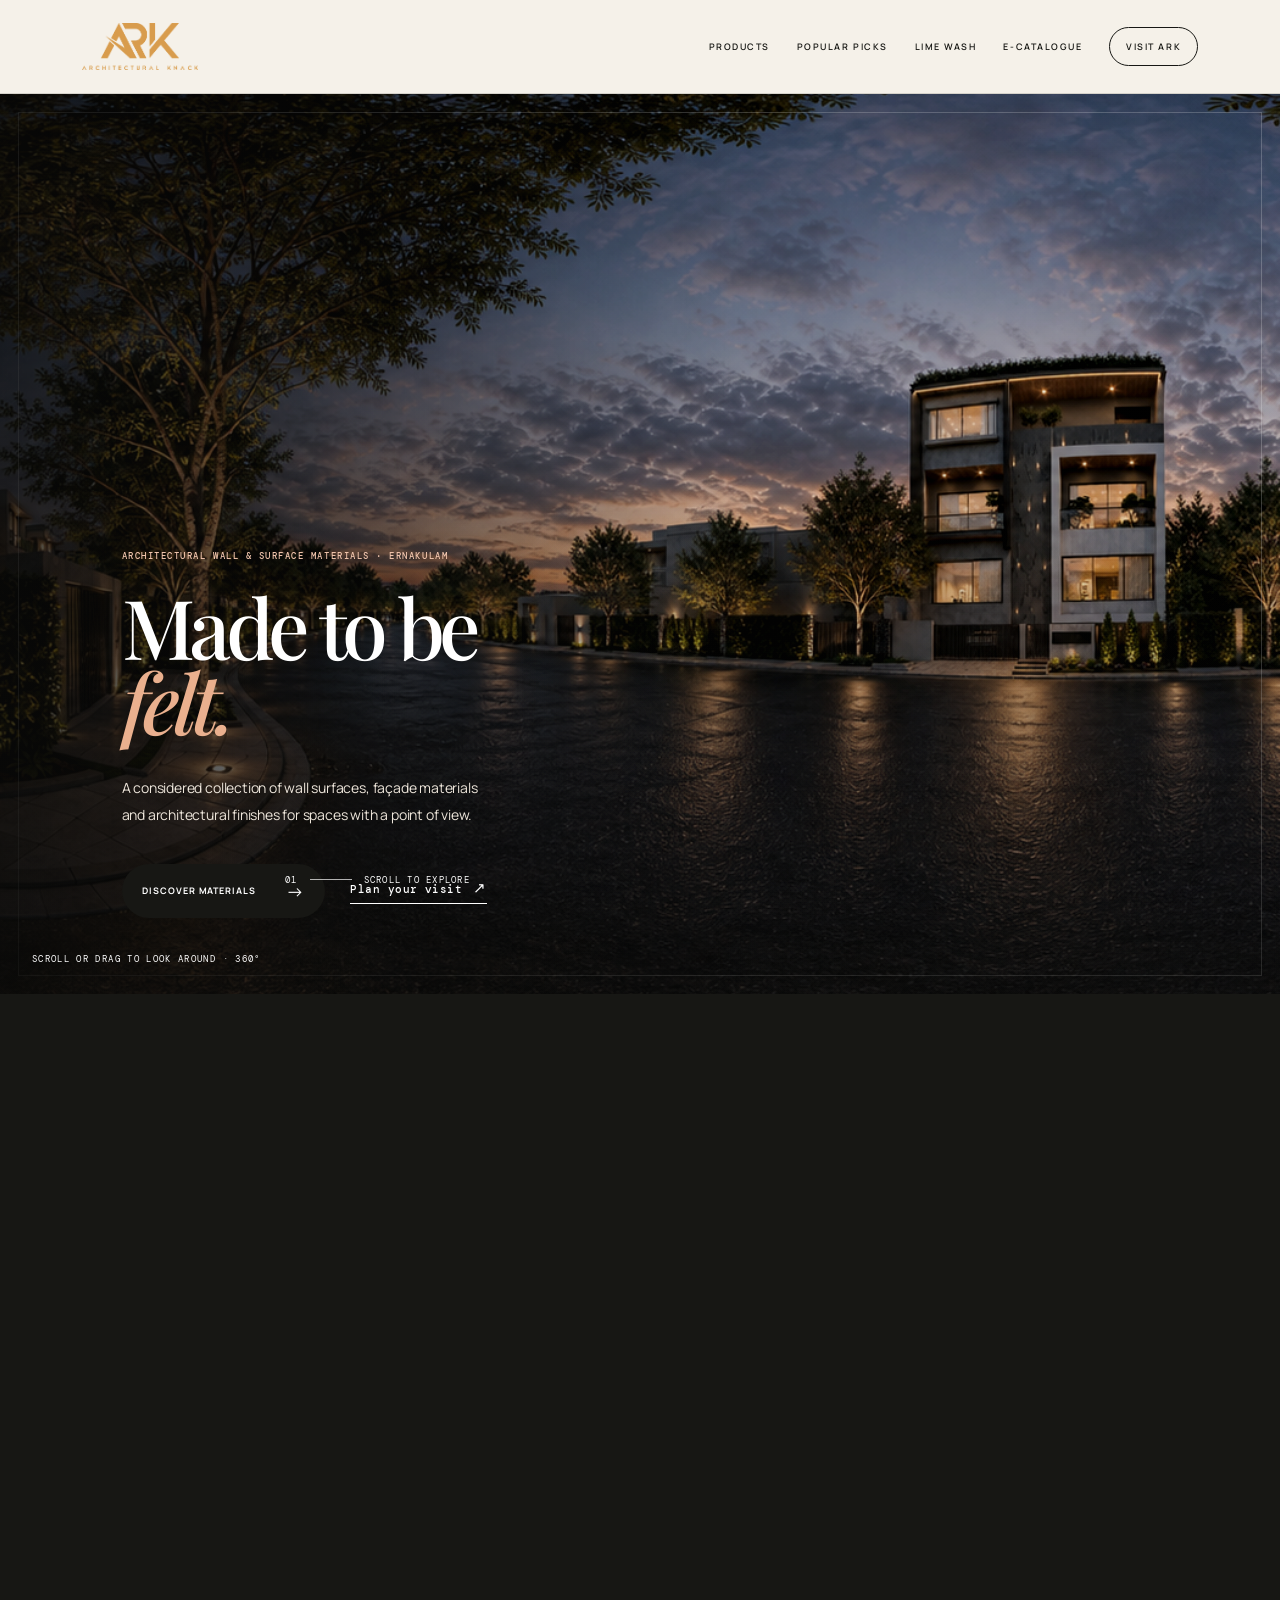
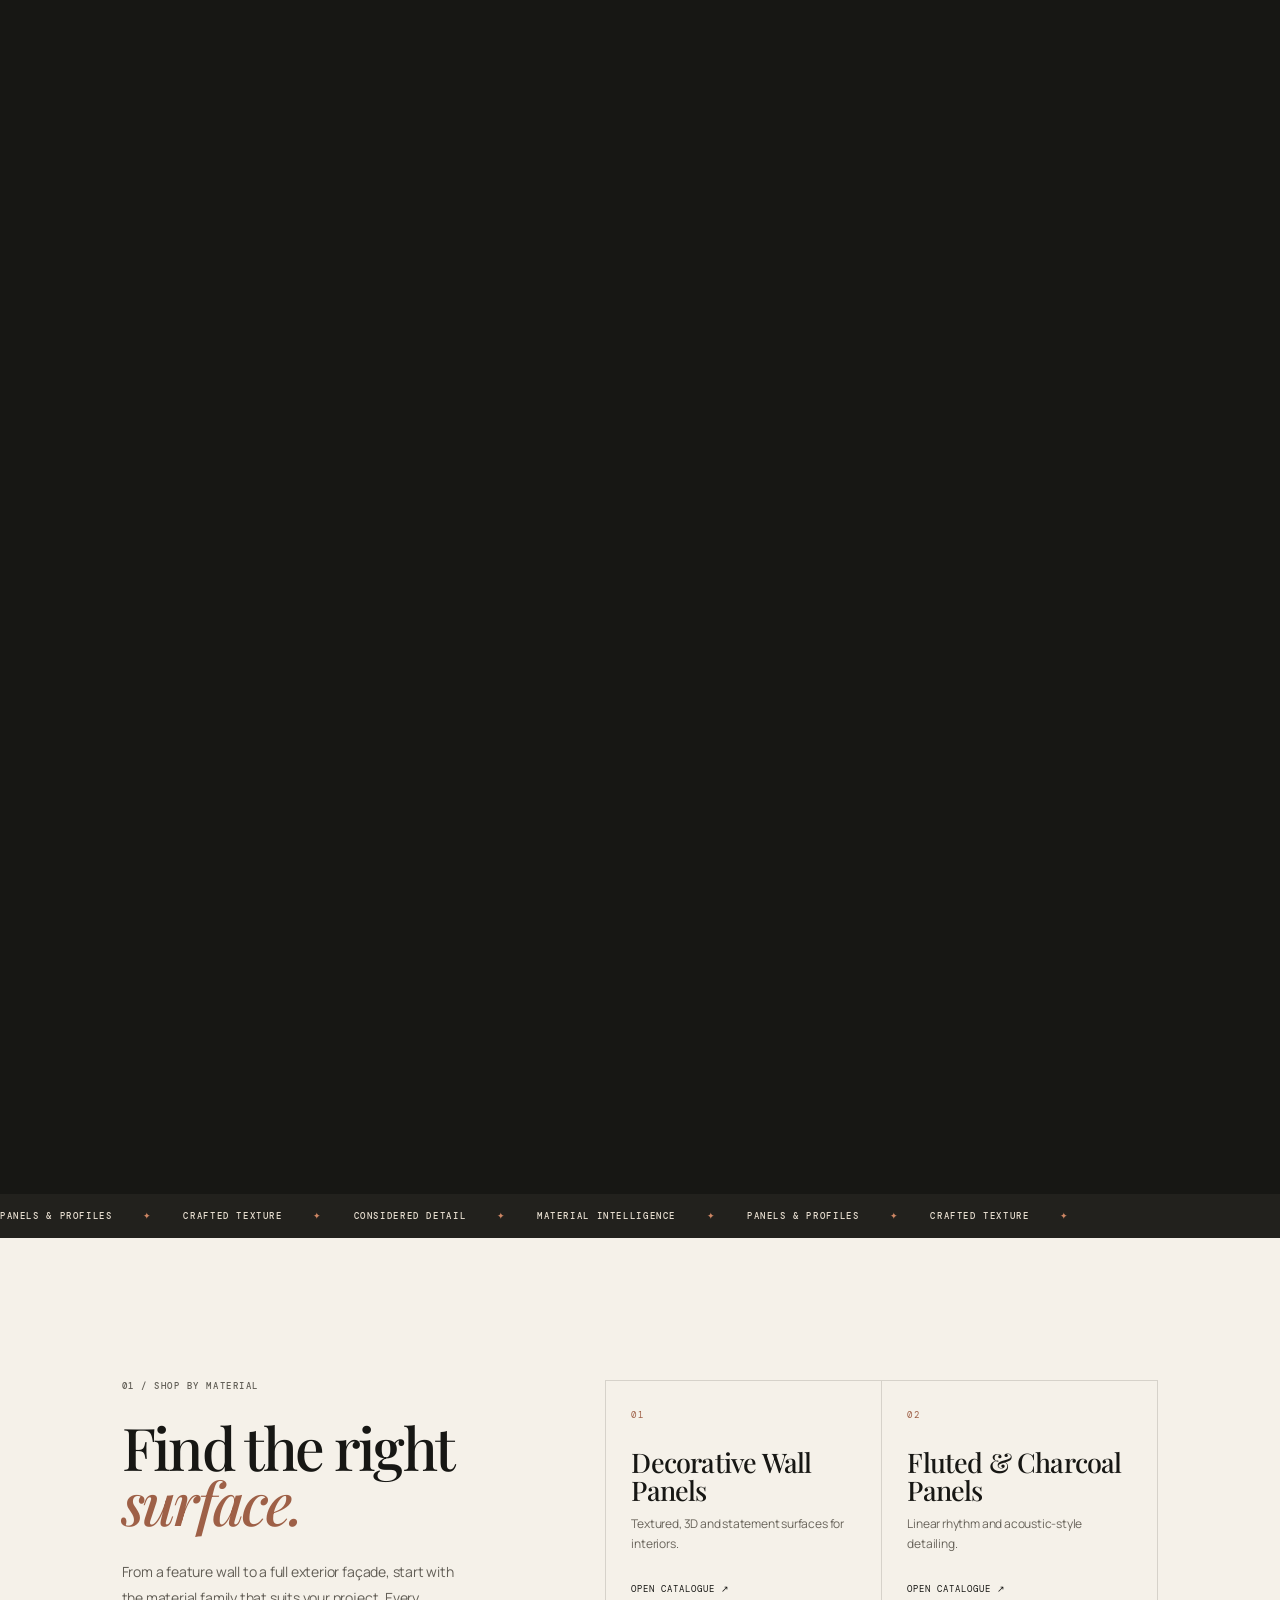
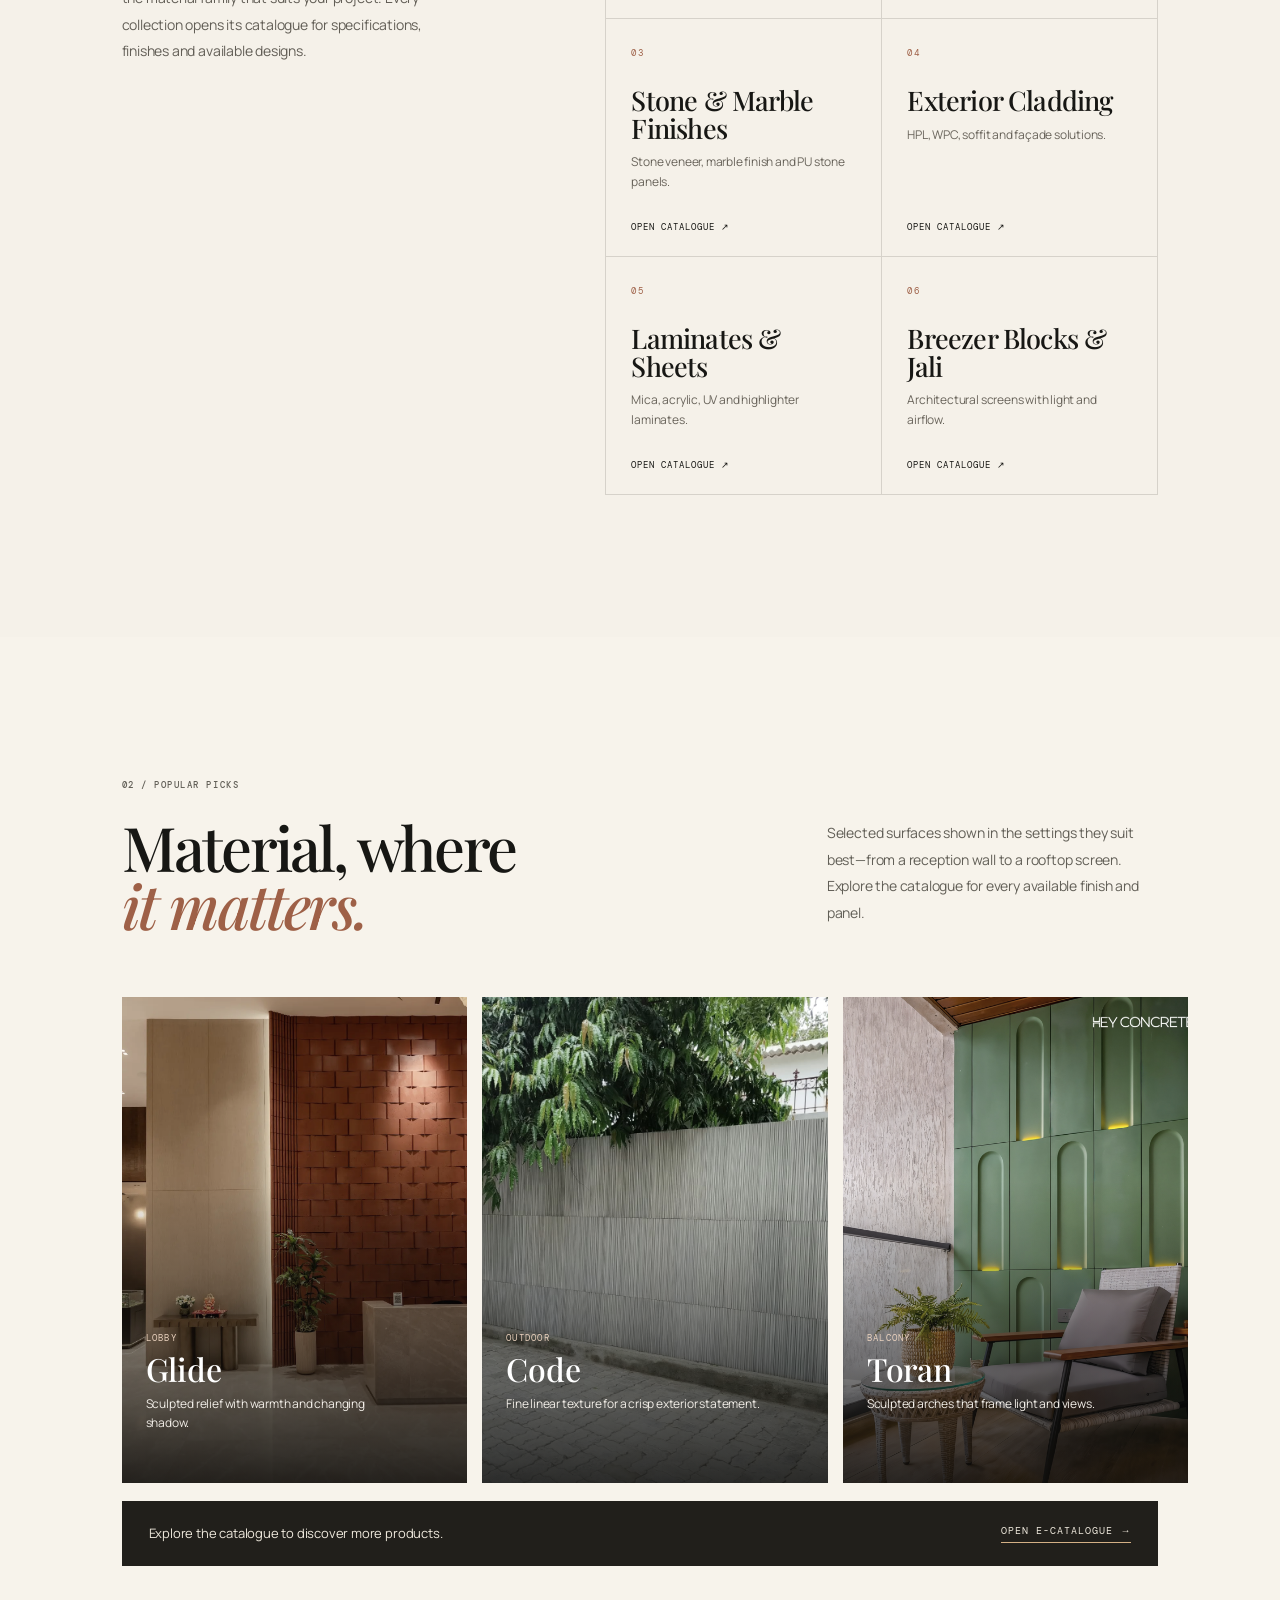
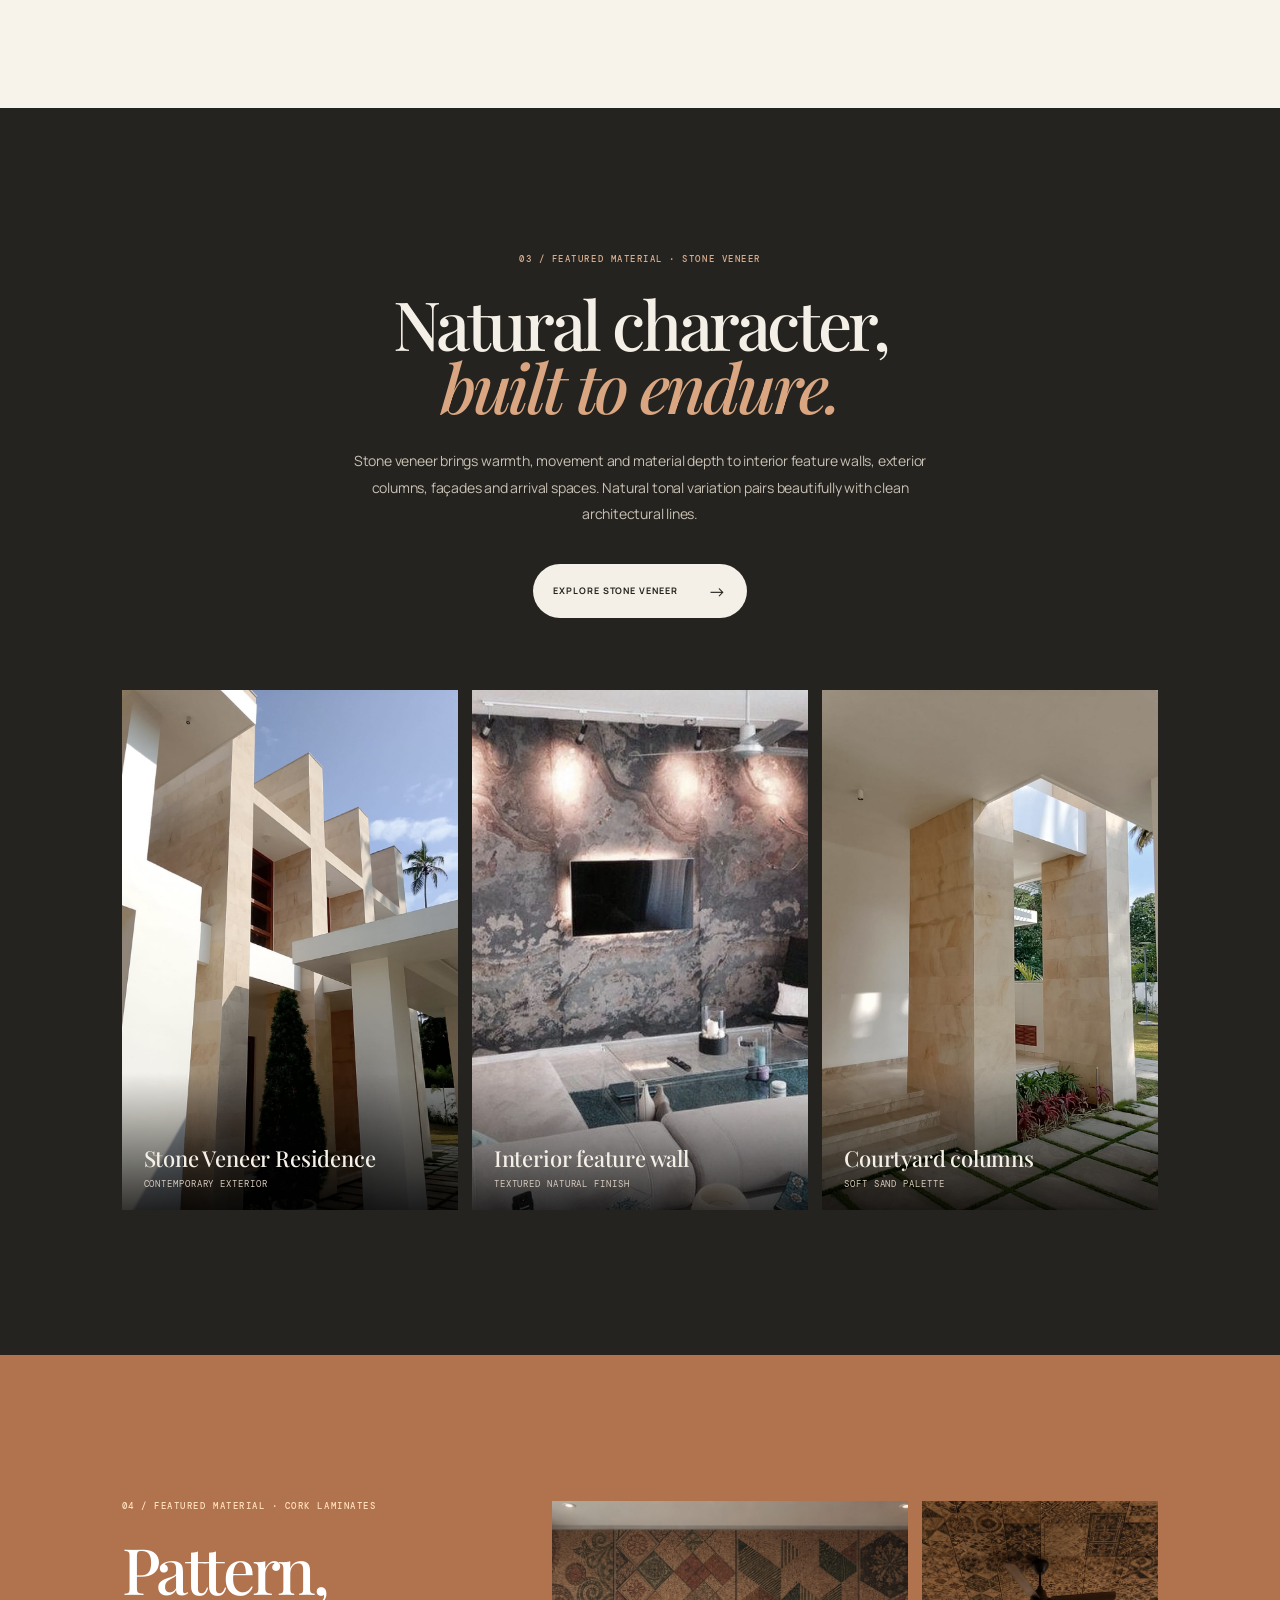
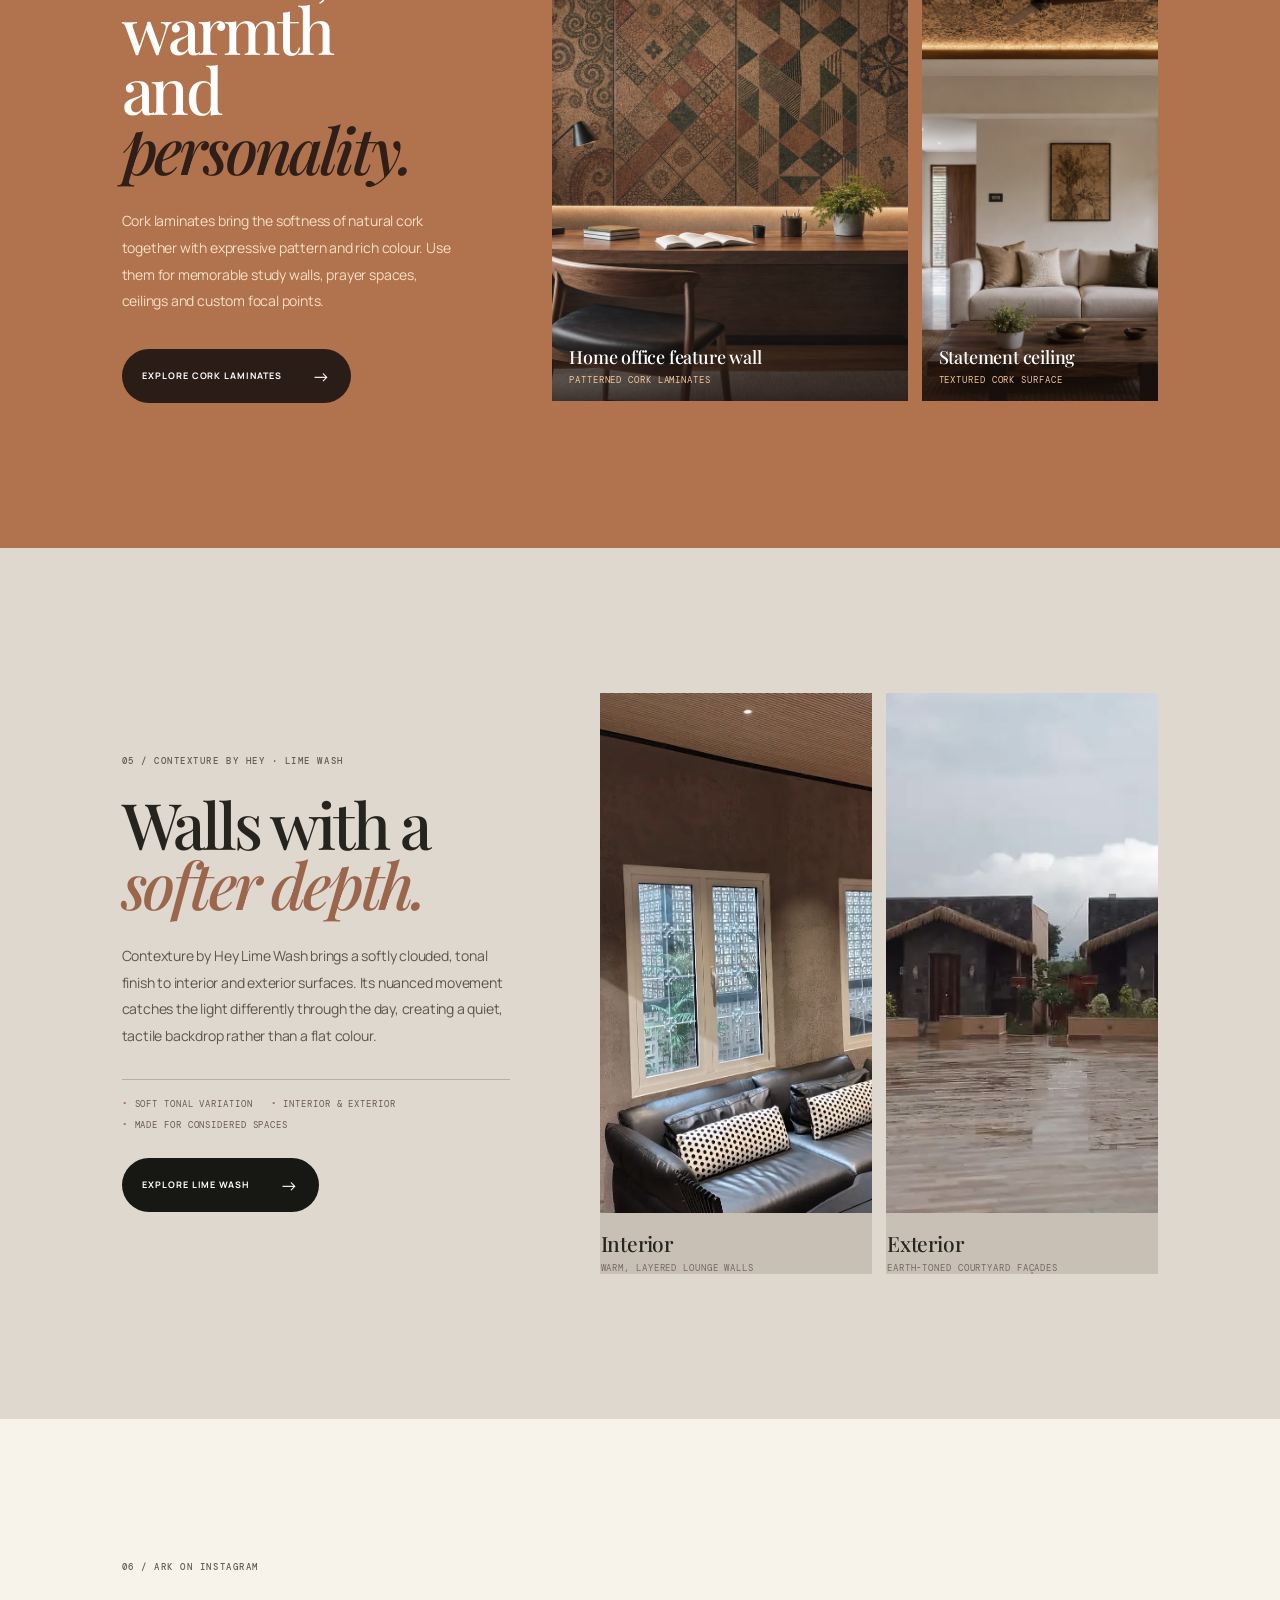
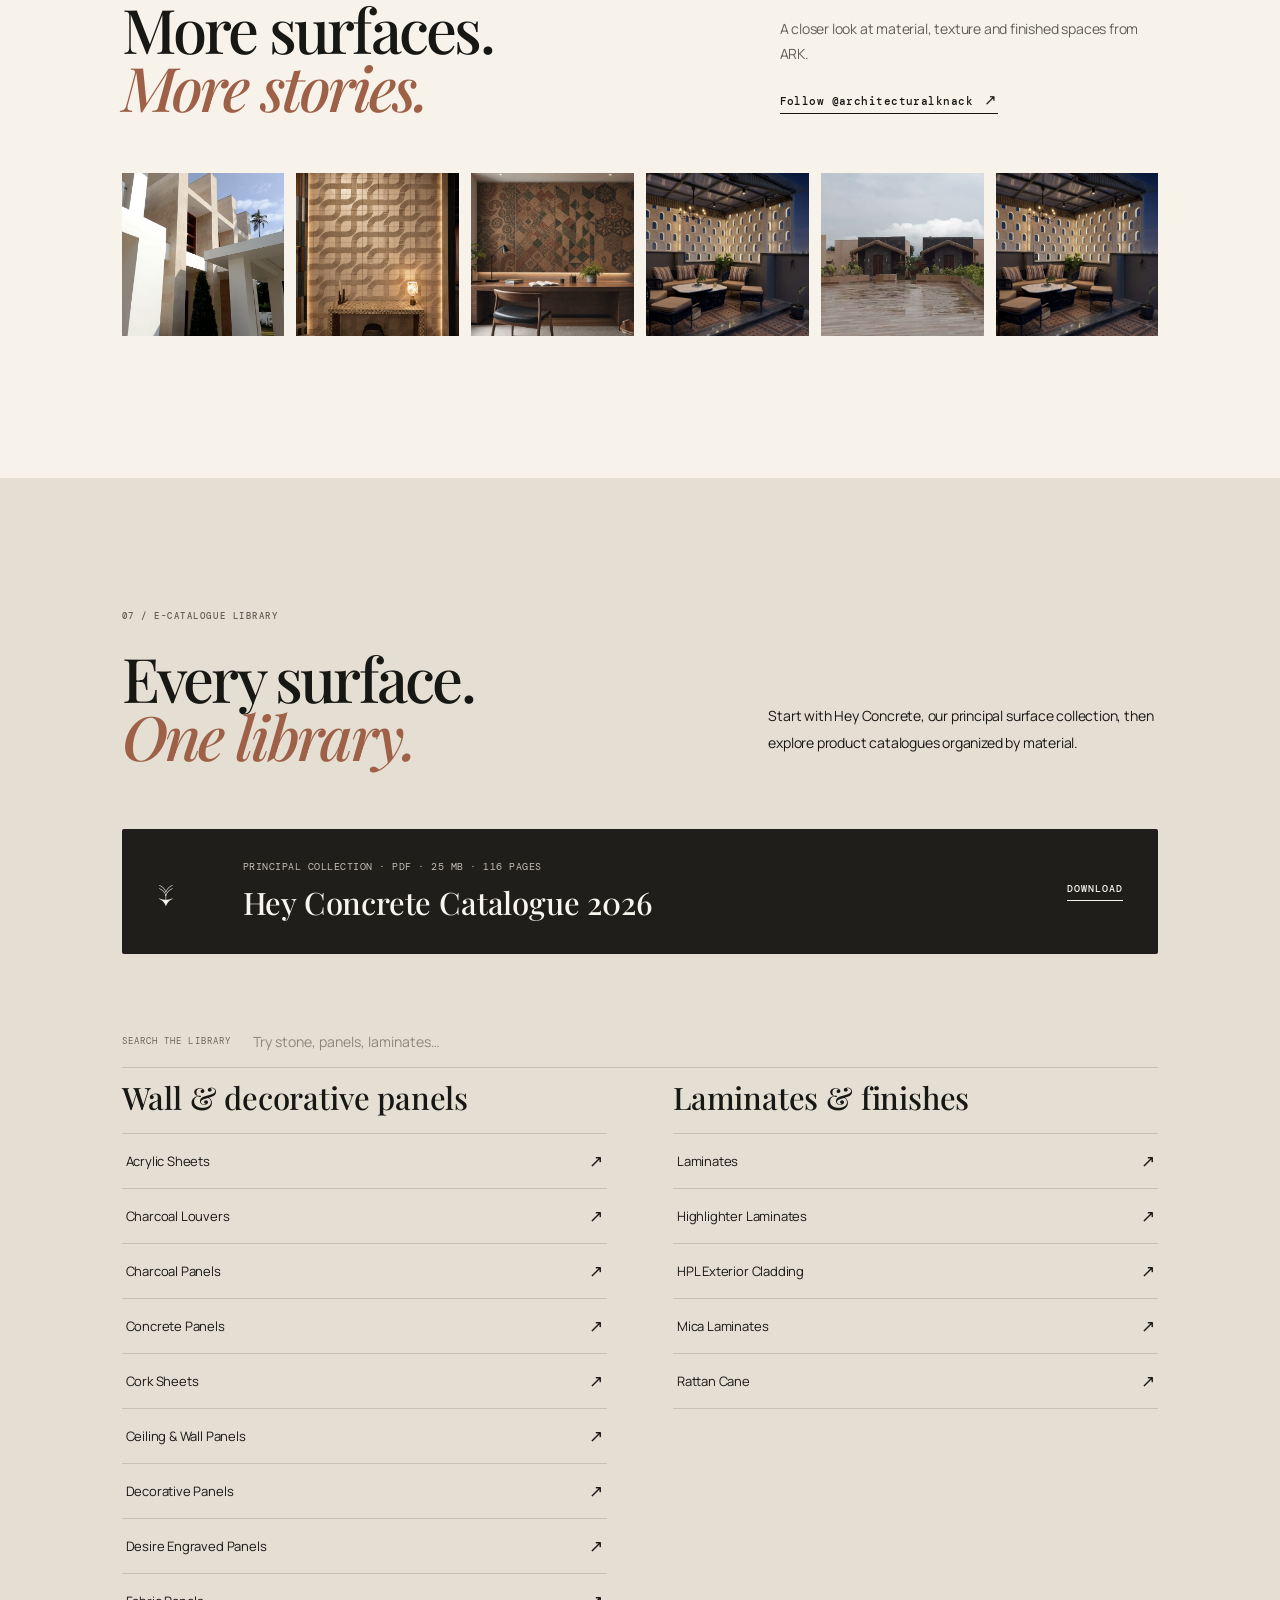
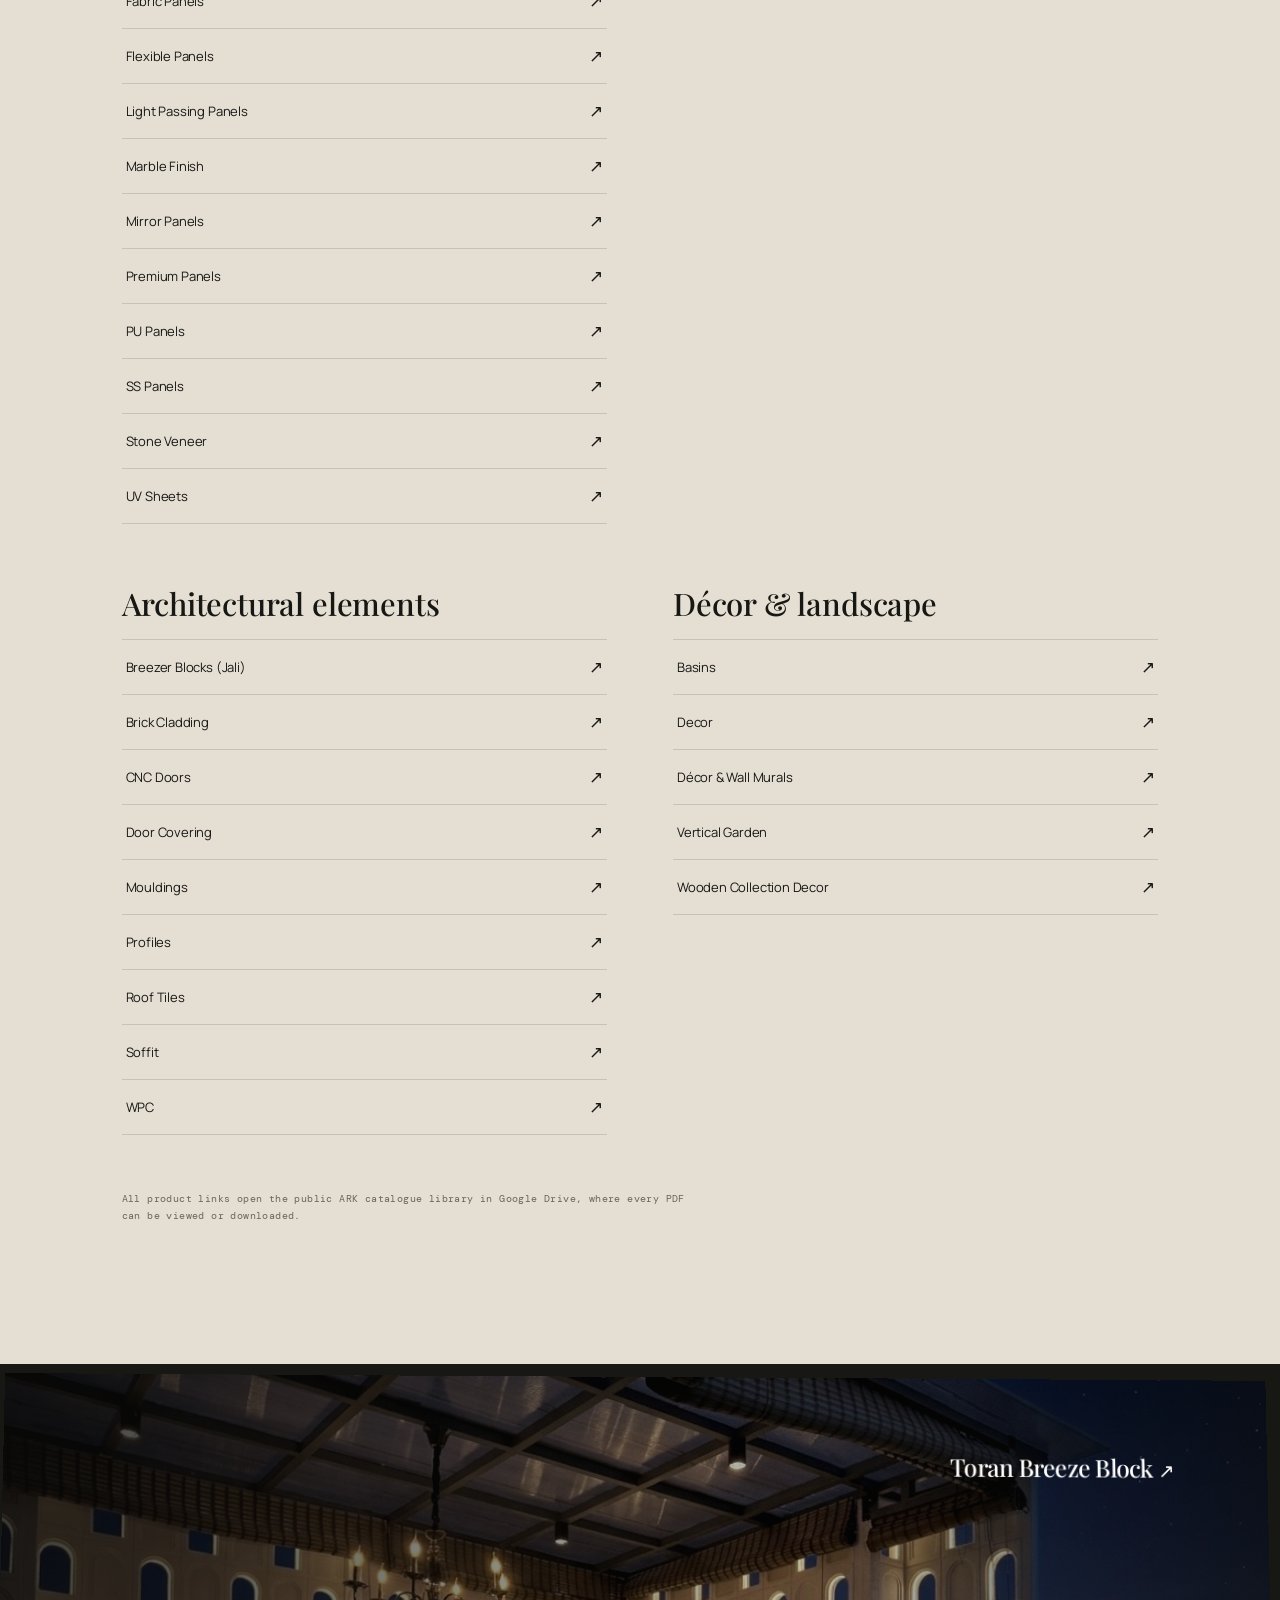
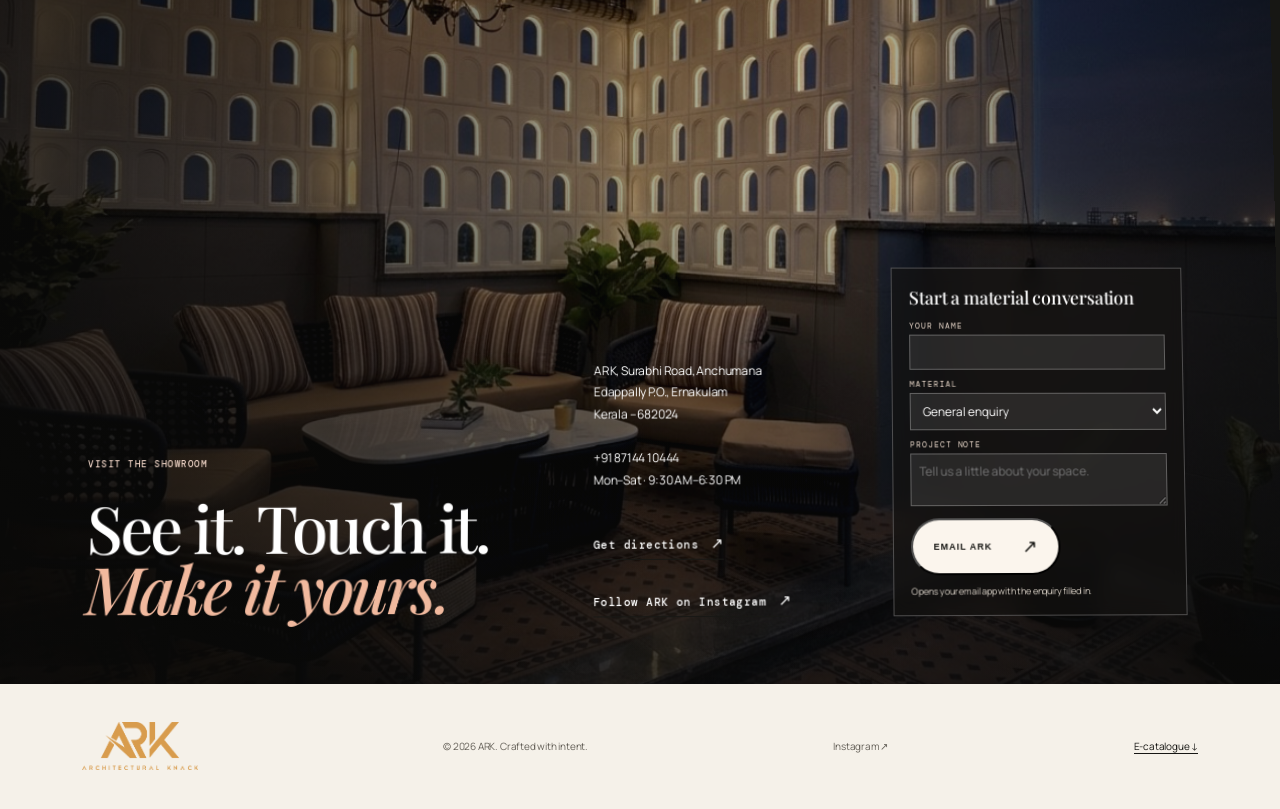
==== commit f7a2da7f: "Refine ARK brand and SEO tagline" ====
--- a/index.html
+++ b/index.html
@@ -3,11 +3,11 @@
   <head>
     <meta charset="UTF-8" />
     <meta name="viewport" content="width=device-width, initial-scale=1.0" />
-    <meta name="description" content="ARK is an architectural surfaces showroom in Ernakulam, Kerala. Explore decorative wall panels, fluted panels, stone veneer, WPC, HPL cladding, louvers, laminates and more." />
-    <meta name="keywords" content="wall panels Ernakulam, architectural surfaces Kerala, decorative wall panels, fluted panels, stone veneer, WPC cladding, HPL exterior cladding, charcoal louvers, wall panel showroom Edappally" />
+    <meta name="description" content="ARK – Architectural Knack is a showroom for architectural wall and surface materials in Ernakulam, Kerala. Explore decorative wall panels, fluted panels, stone veneer, WPC, HPL cladding, louvers, laminates and more." />
+    <meta name="keywords" content="architectural wall materials Ernakulam, surface materials Kerala, wall panels Ernakulam, decorative wall panels, fluted panels, stone veneer, WPC cladding, HPL exterior cladding, charcoal louvers, wall panel showroom Edappally" />
     <meta name="author" content="ARK" />
     <meta property="og:type" content="website" />
-    <meta property="og:title" content="ARK — Architectural Surfaces in Ernakulam" />
+    <meta property="og:title" content="ARK – Architectural Knack | Wall & Surface Materials in Ernakulam" />
     <meta property="og:description" content="Discover premium wall panels, façade materials and architectural finishes at ARK, Ernakulam." />
     <meta property="og:url" content="https://architecturalknack.com/" />
     <meta property="og:image" content="https://architecturalknack.com/assets/facade-360-panorama.png" />
@@ -19,7 +19,7 @@
     <link rel="icon" href="assets/favicon.svg?v=20261113" type="image/svg+xml" />
     <link rel="apple-touch-icon" href="assets/apple-touch-icon.png?v=20261113" sizes="180x180" />
     <link rel="manifest" href="site.webmanifest?v=20261113" />
-    <title>ARK | Wall Panels, Cladding & Architectural Surfaces in Ernakulam</title>
+    <title>ARK – Architectural Knack | Wall & Surface Materials in Ernakulam</title>
     <link rel="stylesheet" href="styles.css" />
     <link rel="stylesheet" href="luxury.css" />
     <link rel="stylesheet" href="scroll-tuning.css" />
@@ -27,9 +27,9 @@
       {
         "@context":"https://schema.org",
         "@graph":[
-          {"@type":"LocalBusiness","@id":"https://architecturalknack.com/#ark","name":"ARK","url":"https://architecturalknack.com/","logo":"https://architecturalknack.com/assets/ark-logo.png","image":"https://architecturalknack.com/assets/facade-360-panorama.png","description":"Architectural surfaces showroom offering wall panels, decorative panels, exterior cladding, laminates and landscape finishes.","telephone":"+918714410444","email":"arknack.info@gmail.com","sameAs":["https://www.instagram.com/architecturalknack/"],"address":{"@type":"PostalAddress","streetAddress":"Surabhi Road, Anchumana, Edappally P.O.","addressLocality":"Ernakulam","addressRegion":"Kerala","postalCode":"682024","addressCountry":"IN"},"openingHours":"Mo-Sa 09:30-18:30","priceRange":"$$"},
-          {"@type":"WebSite","@id":"https://architecturalknack.com/#website","url":"https://architecturalknack.com/","name":"ARK Architectural Surfaces","publisher":{"@id":"https://architecturalknack.com/#ark"}},
-          {"@type":"ItemList","name":"ARK Architectural Surface Collections","itemListElement":[{"@type":"ListItem","position":1,"name":"Decorative Wall Panels"},{"@type":"ListItem","position":2,"name":"Fluted and Charcoal Panels"},{"@type":"ListItem","position":3,"name":"Stone Veneer and PU Stone Panels"},{"@type":"ListItem","position":4,"name":"WPC and HPL Exterior Cladding"},{"@type":"ListItem","position":5,"name":"Laminates and Flexible Panels"}]},
+          {"@type":"LocalBusiness","@id":"https://architecturalknack.com/#ark","name":"ARK – Architectural Knack","url":"https://architecturalknack.com/","logo":"https://architecturalknack.com/assets/ark-logo.png","image":"https://architecturalknack.com/assets/facade-360-panorama.png","description":"Architectural wall and surface materials showroom offering wall panels, decorative panels, exterior cladding, laminates and landscape finishes.","telephone":"+918714410444","email":"arknack.info@gmail.com","sameAs":["https://www.instagram.com/architecturalknack/"],"address":{"@type":"PostalAddress","streetAddress":"Surabhi Road, Anchumana, Edappally P.O.","addressLocality":"Ernakulam","addressRegion":"Kerala","postalCode":"682024","addressCountry":"IN"},"openingHours":"Mo-Sa 09:30-18:30","priceRange":"$$"},
+          {"@type":"WebSite","@id":"https://architecturalknack.com/#website","url":"https://architecturalknack.com/","name":"ARK – Architectural Knack","publisher":{"@id":"https://architecturalknack.com/#ark"}},
+          {"@type":"ItemList","name":"ARK Wall & Surface Material Collections","itemListElement":[{"@type":"ListItem","position":1,"name":"Decorative Wall Panels"},{"@type":"ListItem","position":2,"name":"Fluted and Charcoal Panels"},{"@type":"ListItem","position":3,"name":"Stone Veneer and PU Stone Panels"},{"@type":"ListItem","position":4,"name":"WPC and HPL Exterior Cladding"},{"@type":"ListItem","position":5,"name":"Laminates and Flexible Panels"}]},
           {"@type":"Product","name":"Stone Veneer","brand":{"@type":"Brand","name":"ARK"},"description":"Natural stone veneer for entry spaces, columns and interior feature walls.","image":"https://architecturalknack.com/assets/stone-veneer-entry-courtyard.jpeg","category":"Architectural Surface"},
           {"@type":"Product","name":"Cork Laminates","brand":{"@type":"Brand","name":"ARK"},"description":"Decorative cork laminate surfaces for feature walls, prayer spaces, study rooms and statement ceilings.","image":"https://architecturalknack.com/assets/cork-laminate-home-office.jpeg","category":"Decorative Wall Surface"},
           {"@type":"Product","name":"Contexture by Hey Lime Wash","brand":{"@type":"Brand","name":"Contexture by Hey"},"description":"A softly mottled lime wash finish for interior and exterior architectural surfaces.","image":"https://architecturalknack.com/assets/contexture-limewash-lounge.webp","category":"Decorative Wall Finish"}
@@ -40,7 +40,7 @@
   <body>
     <div class="scroll-progress" aria-hidden="true"><span></span></div>
     <header class="site-header">
-      <a class="brand" href="#top" aria-label="ARK home"><img src="assets/ark-logo.png" alt="ARK logo" /></a>
+      <a class="brand" href="#top" aria-label="ARK – Architectural Knack home"><img src="assets/ark-logo.png" alt="ARK – Architectural Knack logo" /></a>
       <button class="menu-toggle" aria-label="Open navigation" aria-expanded="false"><span></span><span></span></button>
       <nav id="nav"><a href="#products">Products</a><a href="#popular-picks">Popular picks</a><a href="#contexture">Lime Wash</a><a href="#resources">E-catalogue</a><a class="nav-cta" href="#contact">Visit ARK</a></nav>
     </header>
@@ -49,7 +49,7 @@
       <section class="hero panoramic-hero">
         <div class="hero-stage">
         <div class="hero-copy reveal">
-          <p class="eyebrow">Architectural surfaces · Ernakulam</p>
+          <p class="eyebrow">Architectural wall &amp; surface materials · Ernakulam</p>
           <h1>Made to be<br /><em>felt.</em></h1>
           <p class="intro">A considered collection of wall surfaces, façade materials and architectural finishes for spaces with a point of view.</p>
           <div class="hero-actions"><a class="button light" href="#products">Discover materials <b>→</b></a><a class="text-link" href="#contact">Plan your visit <b>↗</b></a></div>
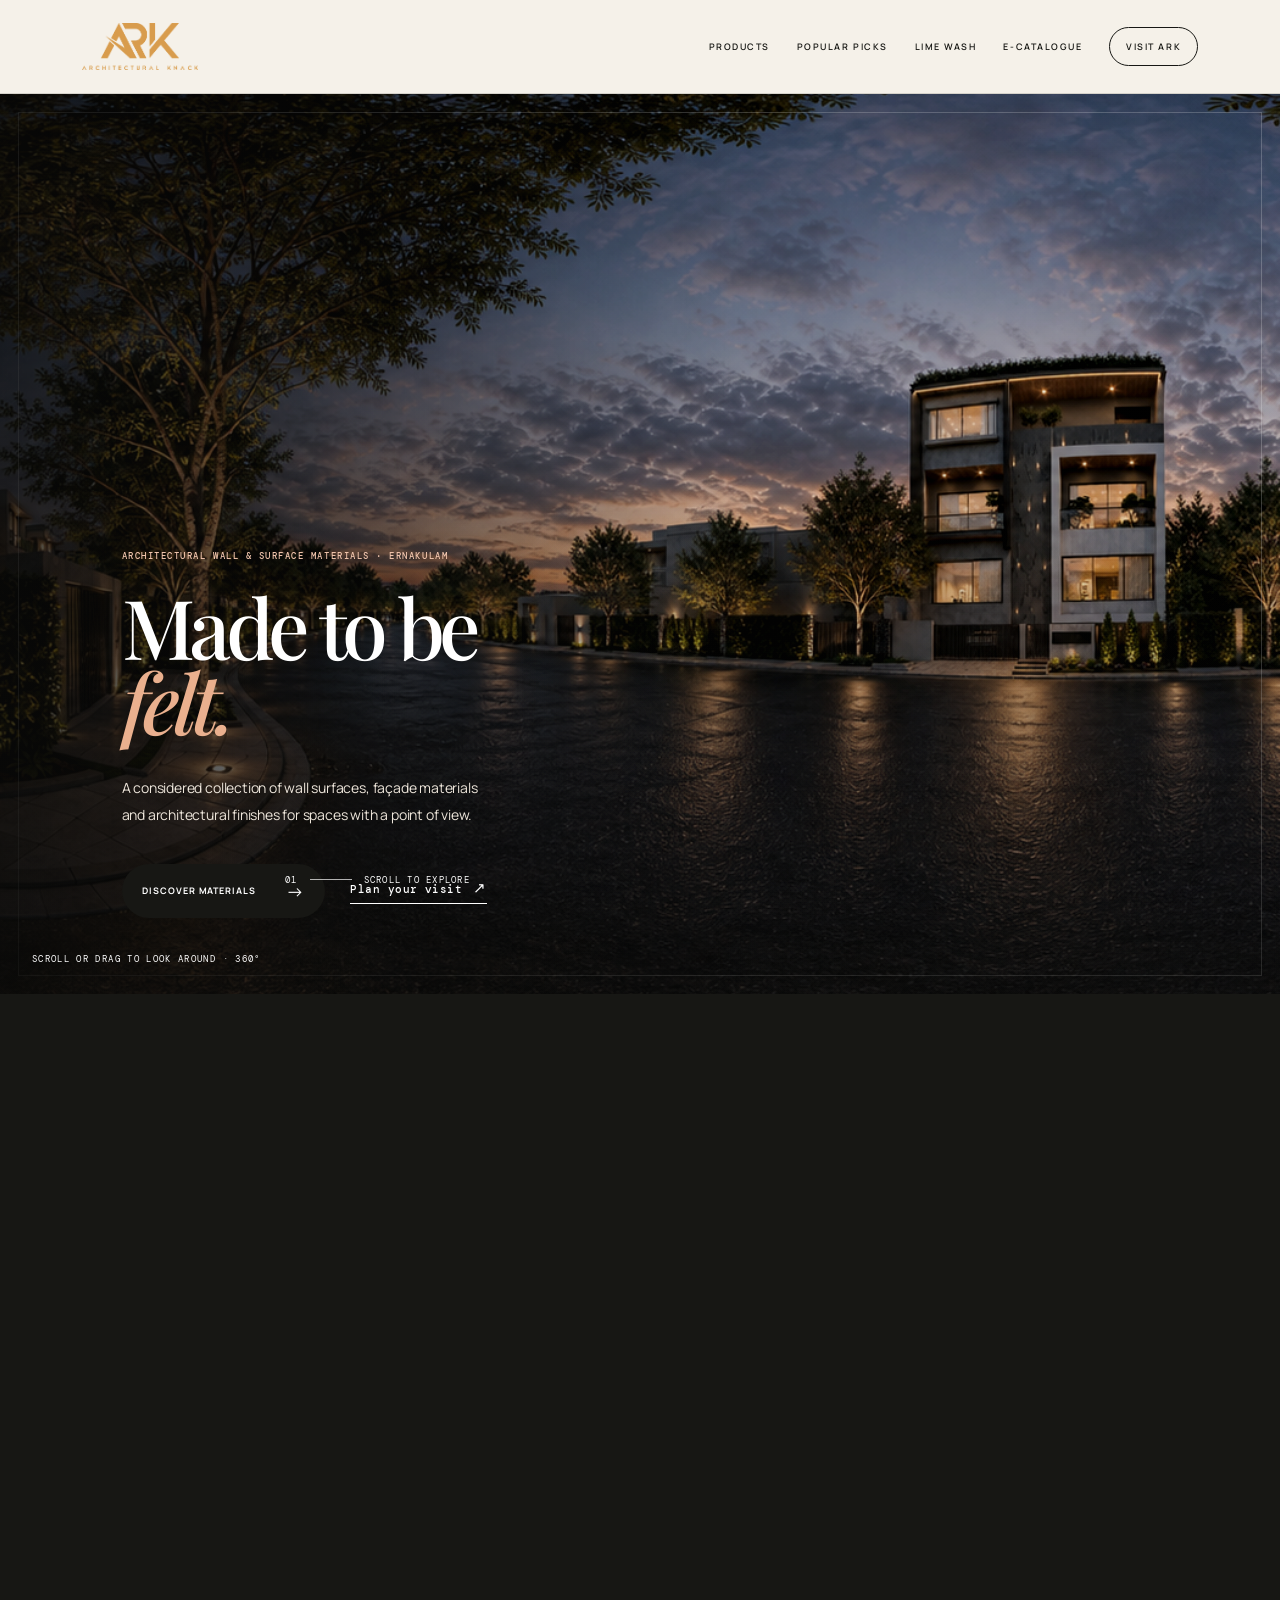
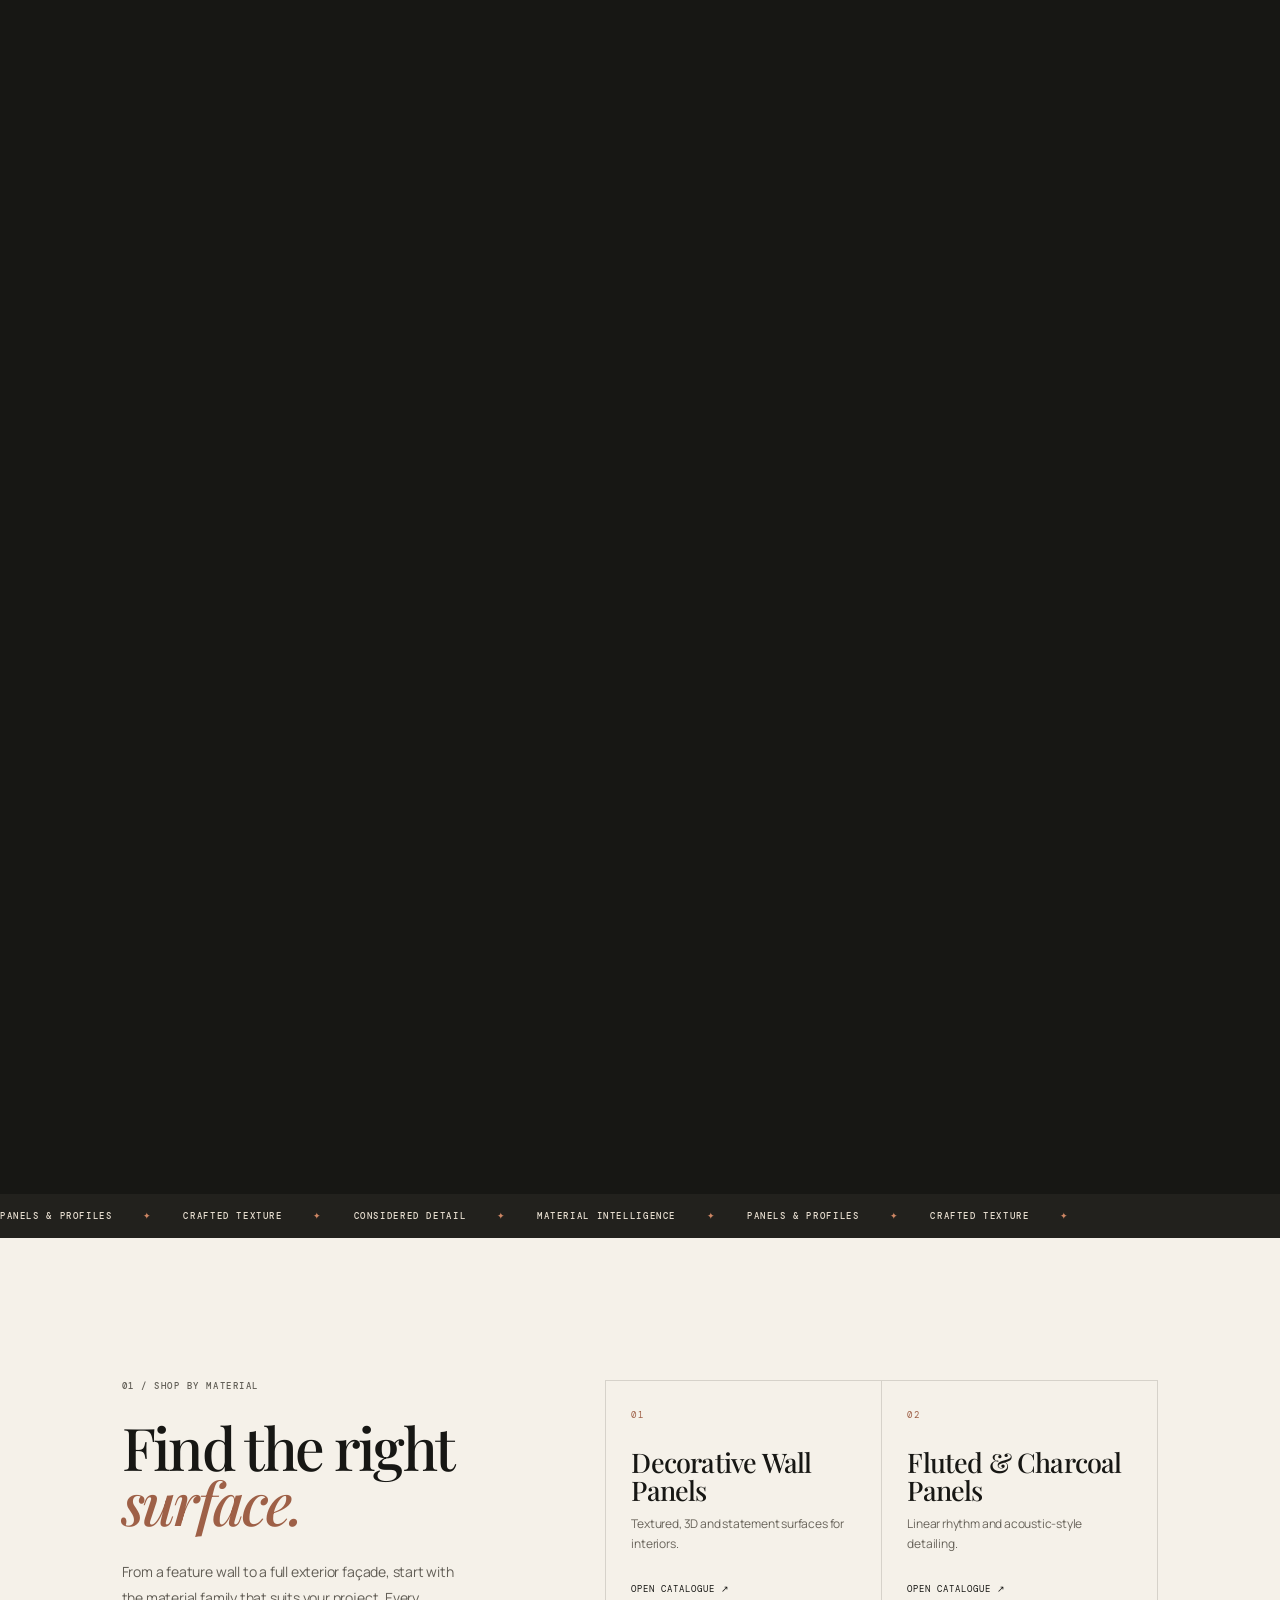
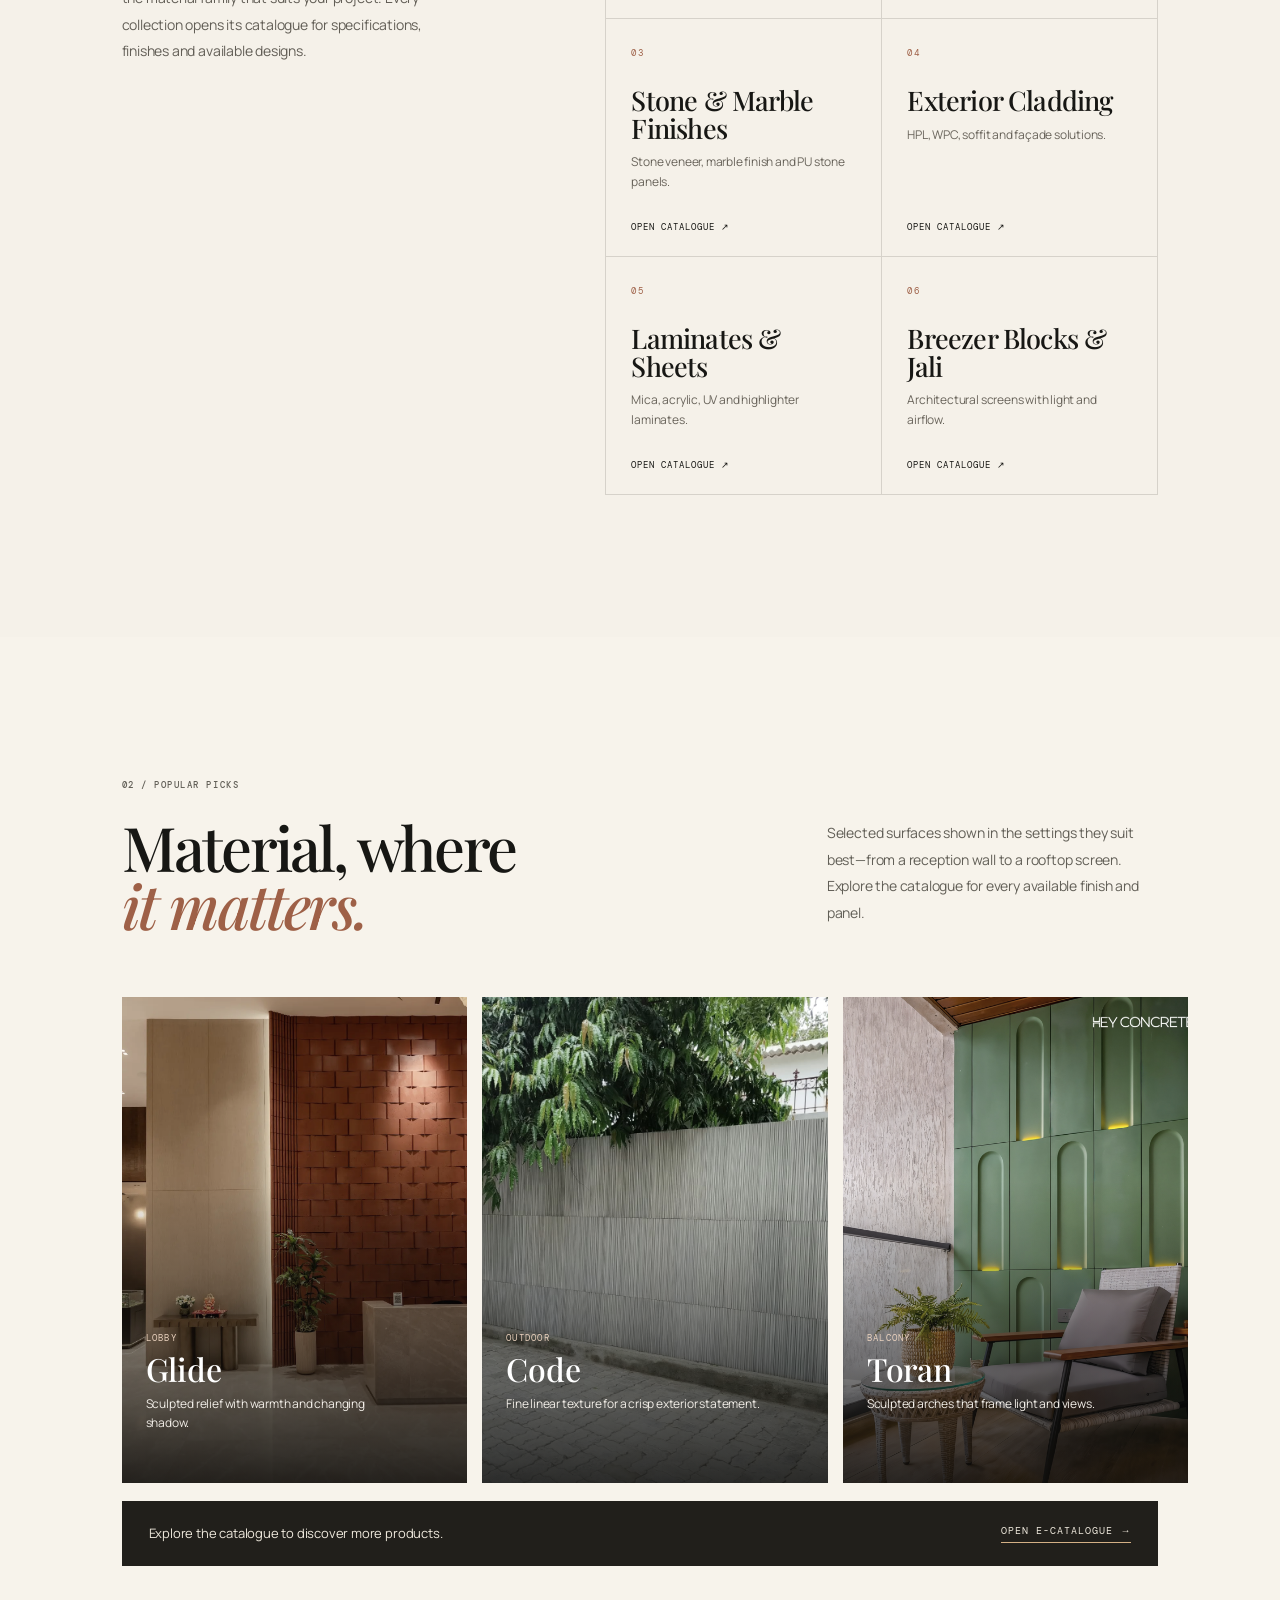
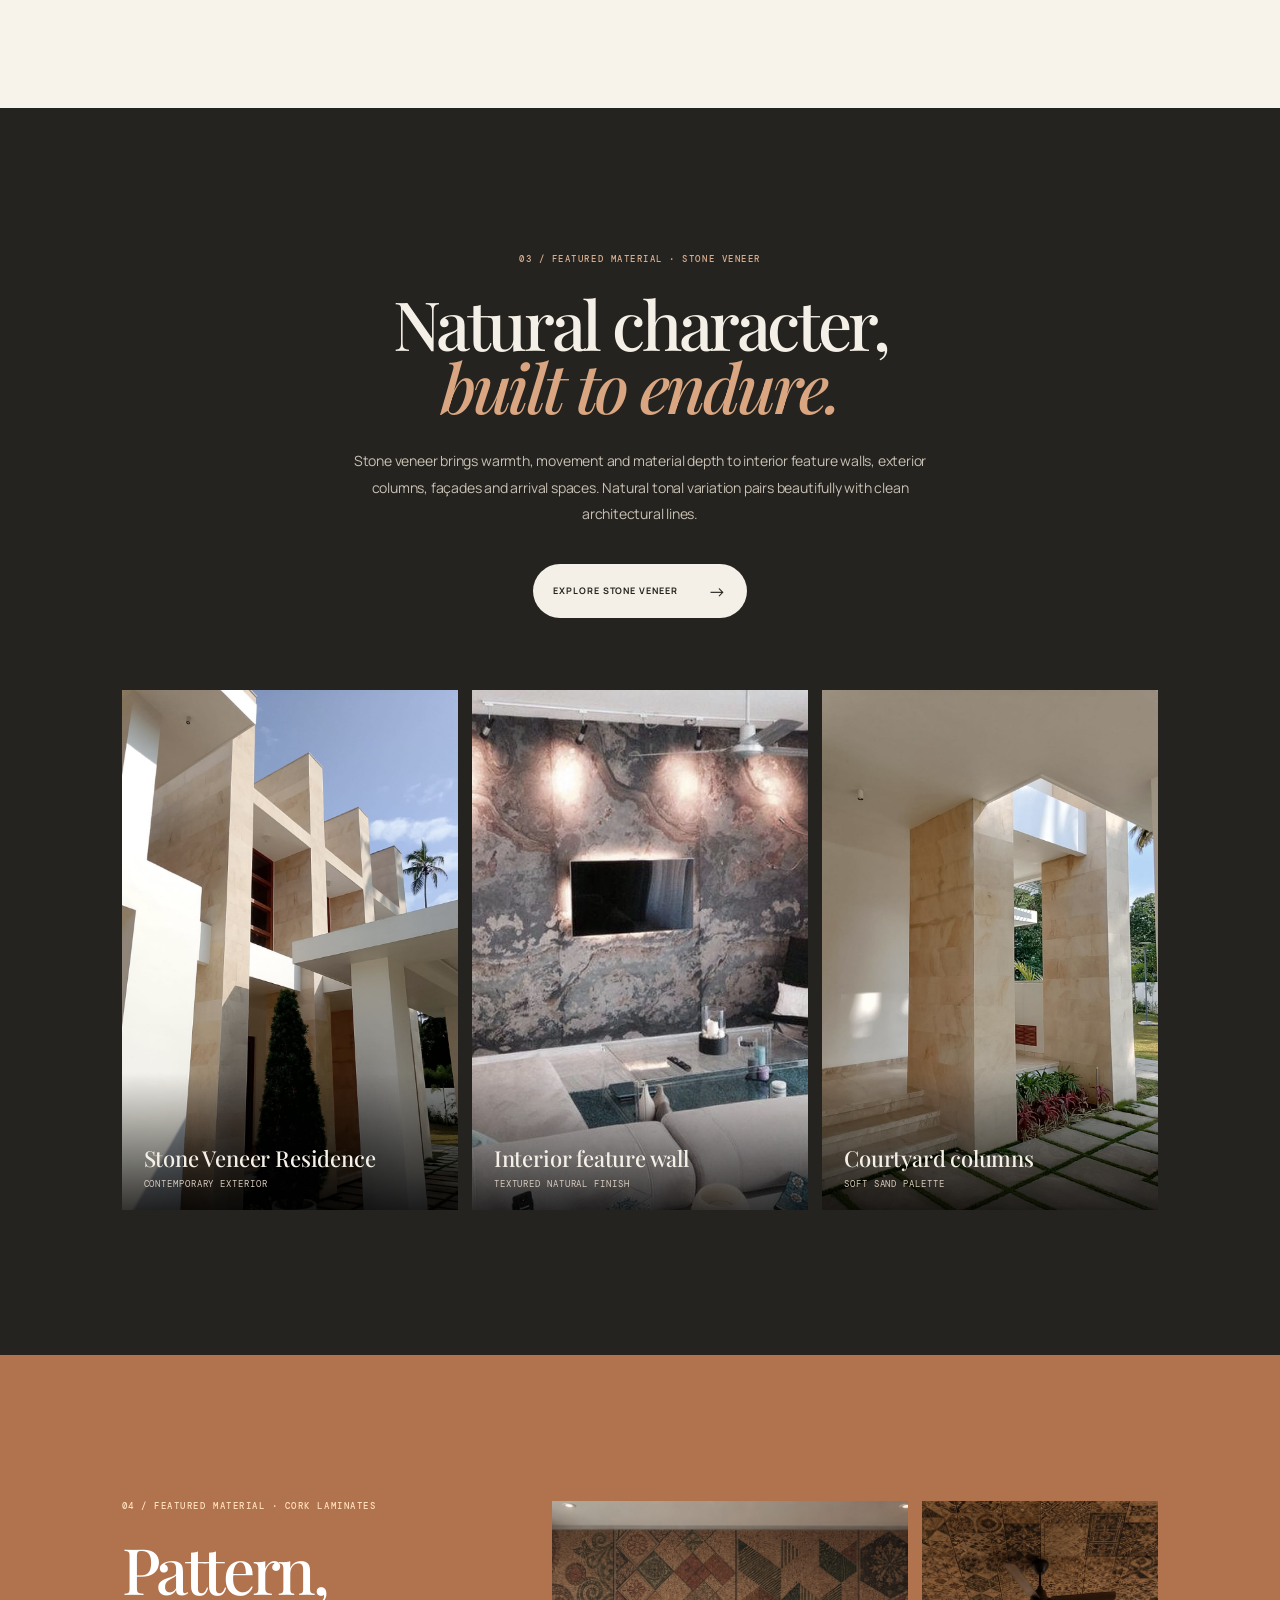
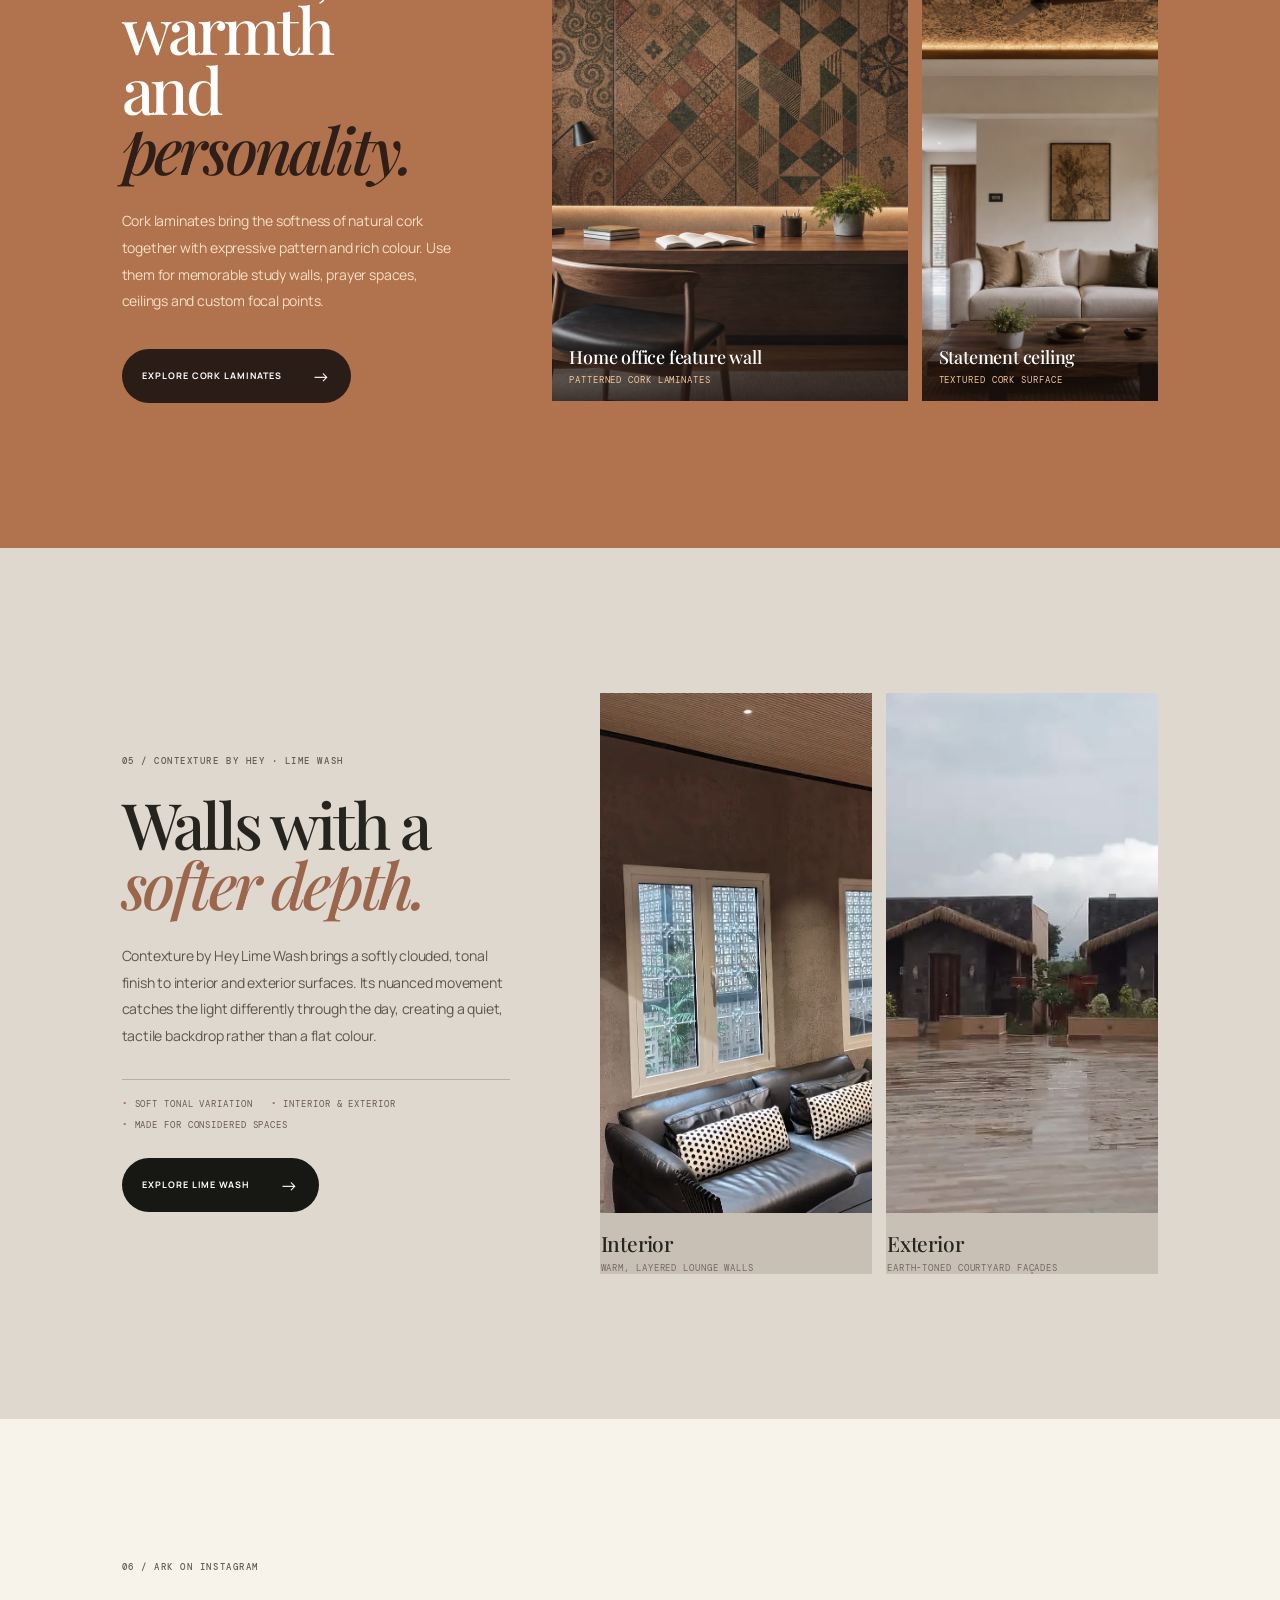
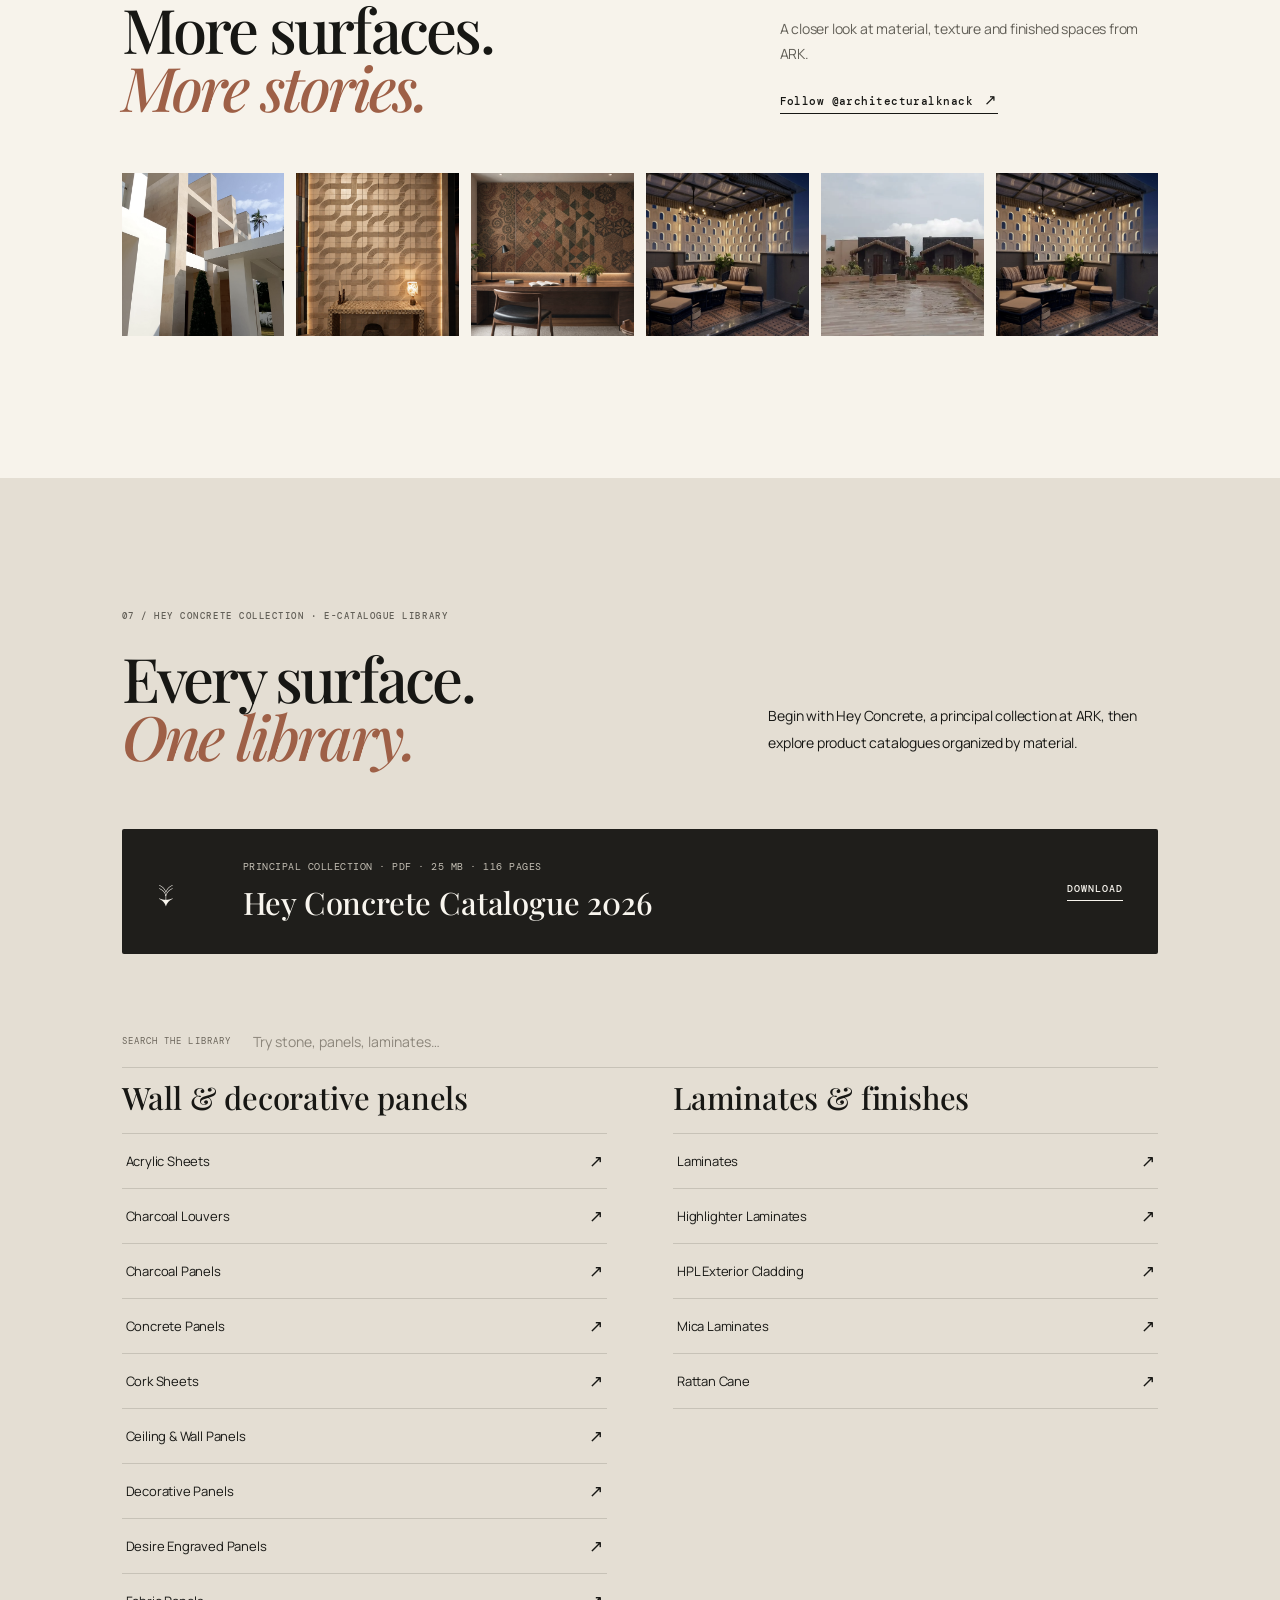
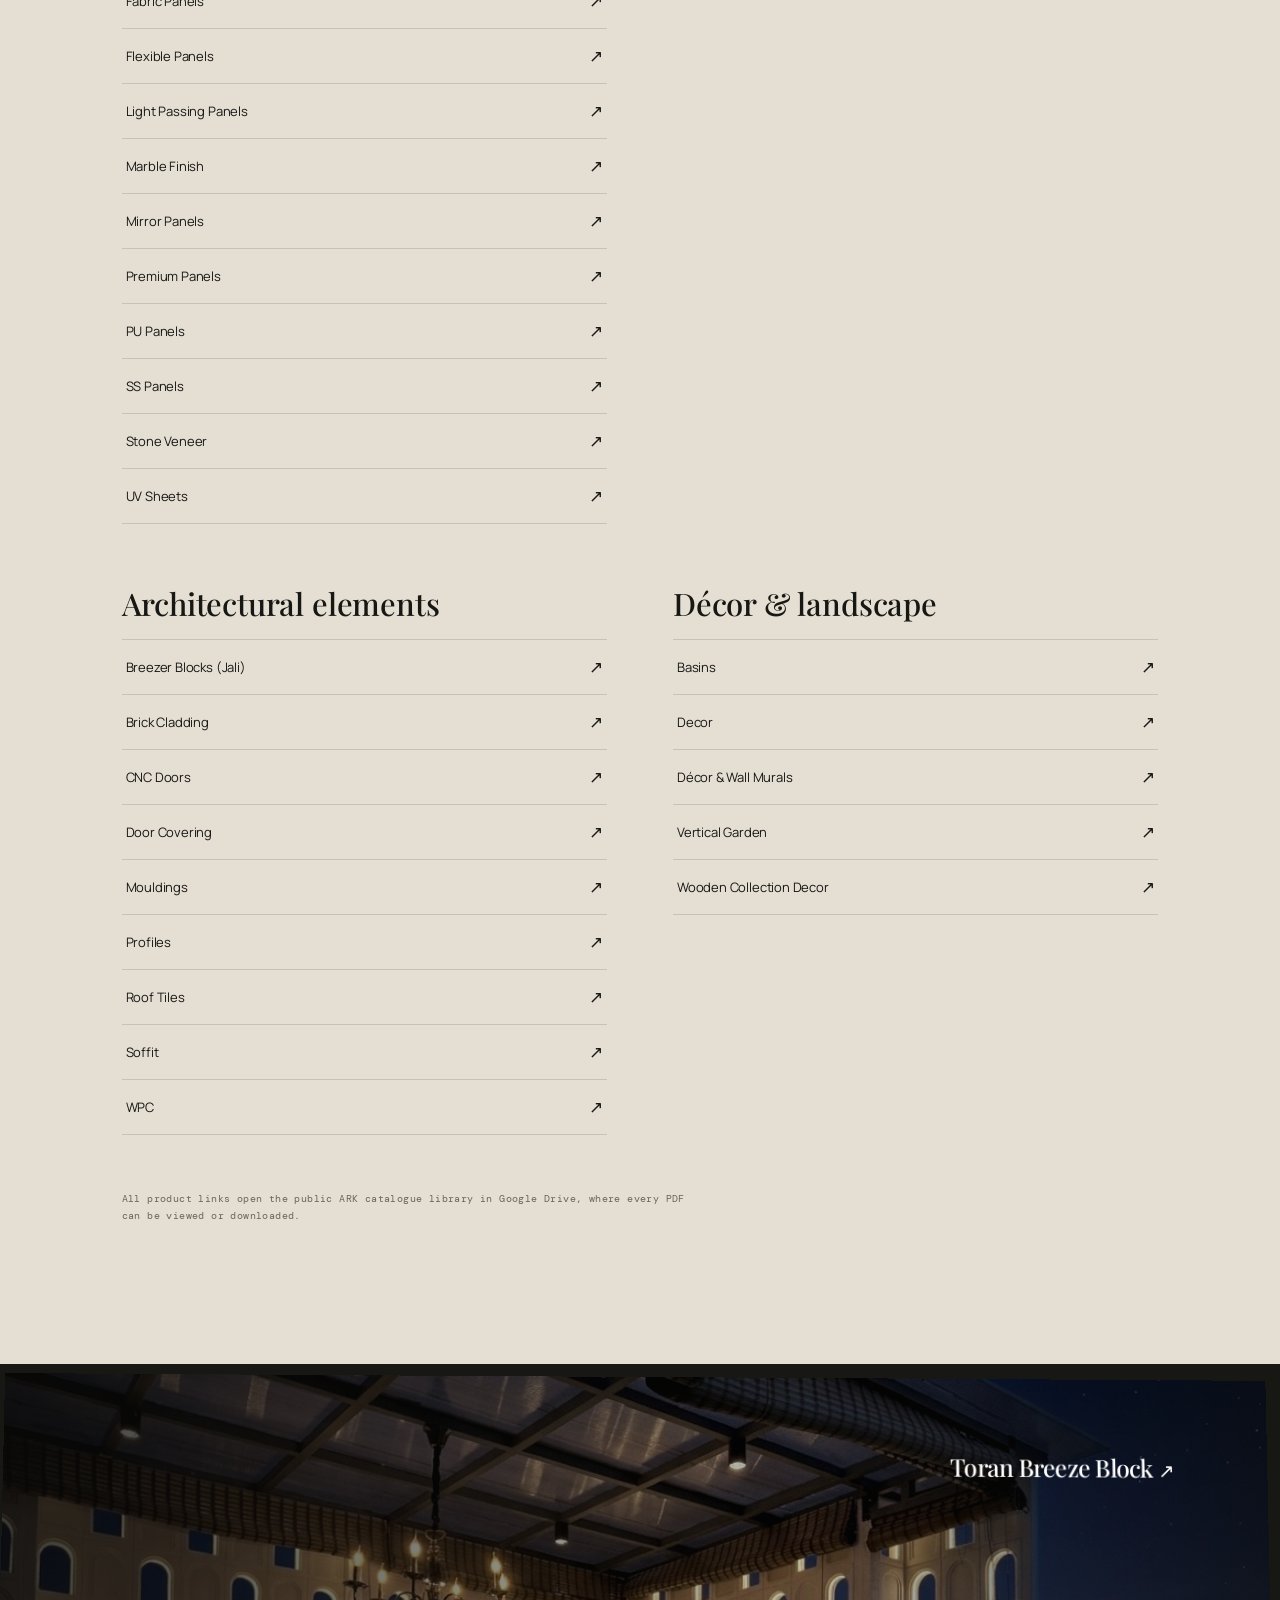
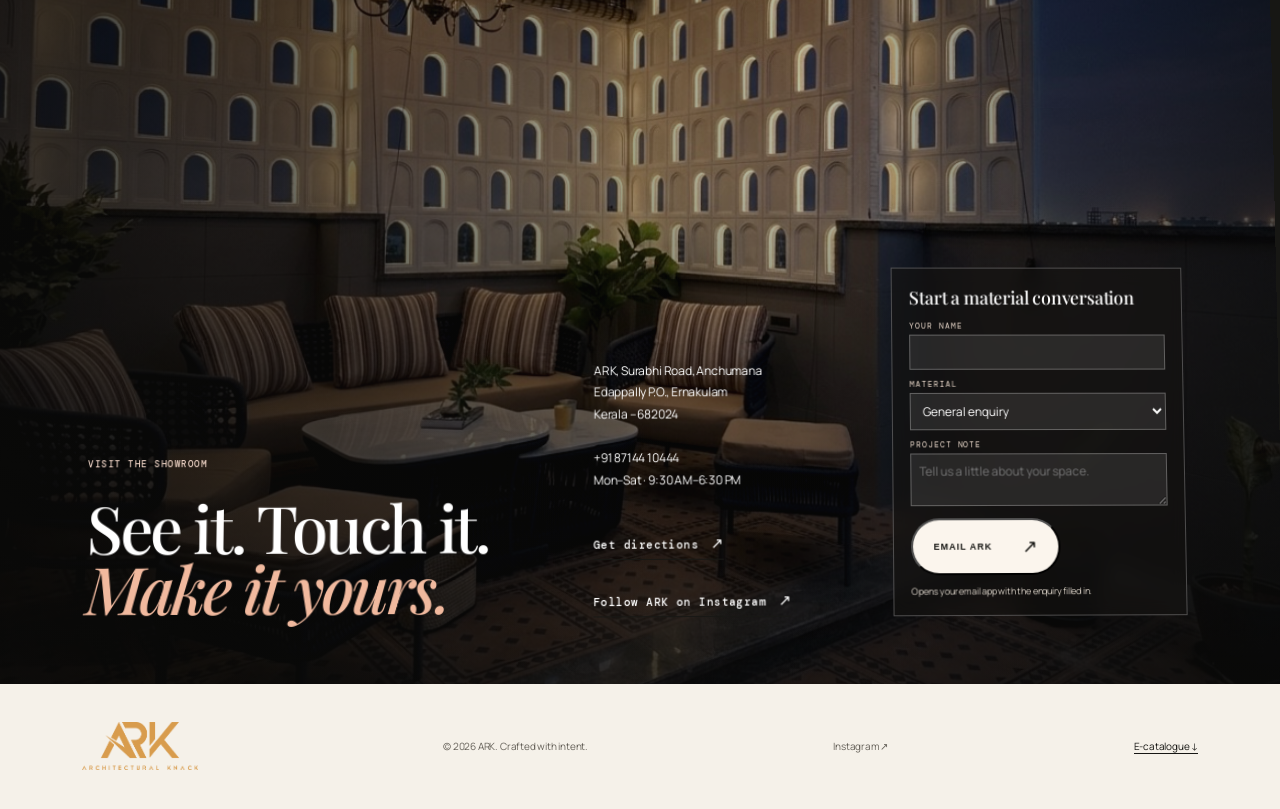
==== commit 55fc5f4b: "Refine Hey Concrete SEO and catalogue search" ====
--- a/index.html
+++ b/index.html
@@ -3,12 +3,12 @@
   <head>
     <meta charset="UTF-8" />
     <meta name="viewport" content="width=device-width, initial-scale=1.0" />
-    <meta name="description" content="ARK – Architectural Knack is a showroom for architectural wall and surface materials in Ernakulam, Kerala. Explore decorative wall panels, fluted panels, stone veneer, WPC, HPL cladding, louvers, laminates and more." />
-    <meta name="keywords" content="architectural wall materials Ernakulam, surface materials Kerala, wall panels Ernakulam, decorative wall panels, fluted panels, stone veneer, WPC cladding, HPL exterior cladding, charcoal louvers, wall panel showroom Edappally" />
+    <meta name="description" content="ARK – Architectural Knack presents Hey Concrete panels and architectural wall and surface materials in Ernakulam, Kerala. Explore decorative wall panels, fluted panels, stone veneer, WPC, HPL cladding, louvers, laminates and more." />
+    <meta name="keywords" content="Hey Concrete Ernakulam, Hey Concrete Kerala, architectural wall materials Ernakulam, surface materials Kerala, wall panels Ernakulam, decorative wall panels, fluted panels, stone veneer, WPC cladding, HPL exterior cladding, charcoal louvers, wall panel showroom Edappally" />
     <meta name="author" content="ARK" />
     <meta property="og:type" content="website" />
     <meta property="og:title" content="ARK – Architectural Knack | Wall & Surface Materials in Ernakulam" />
-    <meta property="og:description" content="Discover premium wall panels, façade materials and architectural finishes at ARK, Ernakulam." />
+    <meta property="og:description" content="Explore Hey Concrete panels and premium architectural wall and surface materials at ARK, Ernakulam." />
     <meta property="og:url" content="https://architecturalknack.com/" />
     <meta property="og:image" content="https://architecturalknack.com/assets/facade-360-panorama.png" />
     <meta name="twitter:card" content="summary_large_image" />
@@ -27,10 +27,11 @@
       {
         "@context":"https://schema.org",
         "@graph":[
-          {"@type":"LocalBusiness","@id":"https://architecturalknack.com/#ark","name":"ARK – Architectural Knack","url":"https://architecturalknack.com/","logo":"https://architecturalknack.com/assets/ark-logo.png","image":"https://architecturalknack.com/assets/facade-360-panorama.png","description":"Architectural wall and surface materials showroom offering wall panels, decorative panels, exterior cladding, laminates and landscape finishes.","telephone":"+918714410444","email":"arknack.info@gmail.com","sameAs":["https://www.instagram.com/architecturalknack/"],"address":{"@type":"PostalAddress","streetAddress":"Surabhi Road, Anchumana, Edappally P.O.","addressLocality":"Ernakulam","addressRegion":"Kerala","postalCode":"682024","addressCountry":"IN"},"openingHours":"Mo-Sa 09:30-18:30","priceRange":"$$"},
+          {"@type":"LocalBusiness","@id":"https://architecturalknack.com/#ark","name":"ARK – Architectural Knack","url":"https://architecturalknack.com/","logo":"https://architecturalknack.com/assets/ark-logo.png","image":"https://architecturalknack.com/assets/facade-360-panorama.png","description":"Architectural wall and surface materials showroom presenting Hey Concrete panels, decorative panels, exterior cladding, laminates and landscape finishes.","telephone":"+918714410444","email":"arknack.info@gmail.com","sameAs":["https://www.instagram.com/architecturalknack/"],"address":{"@type":"PostalAddress","streetAddress":"Surabhi Road, Anchumana, Edappally P.O.","addressLocality":"Ernakulam","addressRegion":"Kerala","postalCode":"682024","addressCountry":"IN"},"openingHours":"Mo-Sa 09:30-18:30","priceRange":"$$"},
           {"@type":"WebSite","@id":"https://architecturalknack.com/#website","url":"https://architecturalknack.com/","name":"ARK – Architectural Knack","publisher":{"@id":"https://architecturalknack.com/#ark"}},
           {"@type":"ItemList","name":"ARK Wall & Surface Material Collections","itemListElement":[{"@type":"ListItem","position":1,"name":"Decorative Wall Panels"},{"@type":"ListItem","position":2,"name":"Fluted and Charcoal Panels"},{"@type":"ListItem","position":3,"name":"Stone Veneer and PU Stone Panels"},{"@type":"ListItem","position":4,"name":"WPC and HPL Exterior Cladding"},{"@type":"ListItem","position":5,"name":"Laminates and Flexible Panels"}]},
           {"@type":"Product","name":"Stone Veneer","brand":{"@type":"Brand","name":"ARK"},"description":"Natural stone veneer for entry spaces, columns and interior feature walls.","image":"https://architecturalknack.com/assets/stone-veneer-entry-courtyard.jpeg","category":"Architectural Surface"},
+          {"@type":"Product","name":"Hey Concrete Decorative Panels","brand":{"@type":"Brand","name":"Hey Concrete"},"description":"Sculpted concrete wall panels and architectural surface materials available from ARK in Ernakulam, Kerala.","image":"https://architecturalknack.com/assets/endless-project-render.webp","category":"Decorative Wall Panel"},
           {"@type":"Product","name":"Cork Laminates","brand":{"@type":"Brand","name":"ARK"},"description":"Decorative cork laminate surfaces for feature walls, prayer spaces, study rooms and statement ceilings.","image":"https://architecturalknack.com/assets/cork-laminate-home-office.jpeg","category":"Decorative Wall Surface"},
           {"@type":"Product","name":"Contexture by Hey Lime Wash","brand":{"@type":"Brand","name":"Contexture by Hey"},"description":"A softly mottled lime wash finish for interior and exterior architectural surfaces.","image":"https://architecturalknack.com/assets/contexture-limewash-lounge.webp","category":"Decorative Wall Finish"}
         ]
@@ -150,7 +151,7 @@
       </section>
 
       <section class="catalogue section" id="resources">
-        <div class="catalogue-hero reveal"><div><p class="eyebrow">07 / E-catalogue library</p><h2>Every surface.<br /><em>One library.</em></h2></div><p>Start with Hey Concrete, our principal surface collection, then explore product catalogues organized by material.</p></div>
+        <div class="catalogue-hero reveal"><div><p class="eyebrow">07 / Hey Concrete collection · E-catalogue library</p><h2>Every surface.<br /><em>One library.</em></h2></div><p>Begin with Hey Concrete, a principal collection at ARK, then explore product catalogues organized by material.</p></div>
         <a href="brochures/ark-hc-catalogue-2026.pdf" class="catalogue-feature reveal" target="_blank" download><span class="feature-mark">↓</span><span><small>Principal collection · PDF · 25 MB · 116 pages</small><strong>Hey Concrete Catalogue 2026</strong></span><b>Download</b></a>
         <label class="catalogue-search reveal"><span>Search the library</span><input type="search" placeholder="Try stone, panels, laminates…" aria-label="Search the product catalogue" data-catalogue-search /></label>
         <div class="catalogue-groups">
--- a/luxury.css
+++ b/luxury.css
@@ -25,5 +25,8 @@
 .ark-scroll-showcase{padding:0;background:#171714;overflow:hidden}.showcase-frame{height:min(76vw,920px);min-height:720px;position:relative;overflow:hidden;background:#171714;transform-style:preserve-3d;will-change:transform;transition:transform .13s linear}.showcase-image{width:100%;height:100%;object-fit:cover;filter:saturate(.78) contrast(1.08);transform:scale(1.025)}.showcase-shade{position:absolute;inset:0;background:linear-gradient(90deg,rgba(10,10,9,.8),rgba(10,10,9,.28) 63%,rgba(10,10,9,.7)),linear-gradient(0deg,rgba(10,10,9,.72),transparent 55%)}.showcase-logo{--ark-reveal:0;position:absolute;z-index:1;left:7.5%;top:20%;width:155px;transform:translate3d(calc((1 - var(--ark-reveal)) * -85px),-50%,30px);opacity:calc(var(--ark-reveal) * 1.7 - .35);transition:opacity .1s linear;filter:brightness(0) invert(1)}.showcase-logo img{width:148px;height:auto}.showcase-caption{position:absolute;z-index:1;right:7.5%;top:8%;margin:0;color:#fff;font:500 25px 'Playfair Display';letter-spacing:-.03em}.showcase-caption b{font:20px 'DM Mono';font-weight:400}.showcase-contact{position:absolute;z-index:1;inset:0;padding:8% 7.5% 6%;display:grid;grid-template-columns:1.1fr .62fr .7fr;gap:3vw;align-items:end;color:#fff}.showcase-contact .eyebrow{color:#efd4c6}.showcase-contact h2{font-size:clamp(48px,5vw,79px);line-height:.92}.showcase-contact h2 em{color:#f1b99e}.showcase-contact .contact-details{font-size:12px;line-height:1.8}.enquiry-form{display:grid;gap:9px;padding:17px;background:rgba(20,19,17,.62);border:1px solid rgba(255,255,255,.25);backdrop-filter:blur(8px)}.enquiry-form p{margin:0 0 2px;font:500 18px 'Playfair Display'}.enquiry-form label{display:grid;gap:4px;font:8px 'DM Mono';letter-spacing:.11em;text-transform:uppercase;color:#ead9cb}.enquiry-form input,.enquiry-form select,.enquiry-form textarea{width:100%;border:1px solid rgba(255,255,255,.27);border-radius:0;background:rgba(255,255,255,.09);padding:8px;color:#fff;font:12px 'Manrope',Arial,sans-serif}.enquiry-form option{color:#171714}.enquiry-form textarea{resize:vertical}.enquiry-form .button{justify-self:start;margin:3px 0 0;background:#fbf5ed;color:#171714}.enquiry-form small{font-size:9px;line-height:1.45;color:#dbd3c8}@media(max-width:900px){.showcase-frame{height:1100px}.showcase-contact{grid-template-columns:1fr 1fr;align-content:end}.showcase-contact>div:first-child{grid-column:span 2}.enquiry-form{max-width:420px}}@media(max-width:760px){.showcase-frame{height:1140px;min-height:0}.showcase-image{object-position:58% center}.showcase-logo{left:8%;top:13%;width:112px}.showcase-logo img{width:108px}.showcase-caption{font-size:21px;right:8%;top:7%}.showcase-contact{padding:0 8% 8%;display:block}.showcase-contact h2{font-size:49px}.showcase-contact .contact-details{margin:26px 0;font-size:12px}.enquiry-form{padding:15px}.showcase-contact .button{margin-top:3px}}
 @media(max-width:760px){.hero-index{bottom:25px;left:8vw}.reveal{opacity:1;transform:none}.project-viewer{max-width:94vw}.project-viewer img{max-width:94vw;max-height:67vh}.viewer-caption{display:block;padding:15px 17px}.viewer-caption span{display:block;margin-bottom:7px}.viewer-caption strong{font-size:22px}.viewer-close{right:-8px;top:-8px}}
 
+/* Catalogue filter fix: author display styles otherwise override HTML's hidden attribute. */
+.catalogue-links a[hidden]{display:none!important}
+
 /* ARK on Instagram */
 .instagram-section{background:#f7f3eb}.instagram-heading{display:grid;grid-template-columns:1.2fr .8fr;gap:7vw;align-items:end;margin-bottom:58px}.instagram-heading h2{font-size:clamp(48px,4.8vw,74px);line-height:.94;margin:0}.instagram-heading h2 em{color:var(--clay)}.instagram-heading>div:last-child{max-width:360px;margin-bottom:5px}.instagram-heading>div:last-child p{margin:0 0 22px;font-size:14px;line-height:1.8;color:#625f57}.instagram-grid{display:grid;grid-template-columns:repeat(6,minmax(0,1fr));gap:12px}.instagram-grid a{display:block;overflow:hidden;background:#272521;aspect-ratio:1/1}.instagram-grid img{display:block;width:100%;height:100%;object-fit:cover;filter:saturate(.74);transition:transform .55s ease,filter .35s ease}.instagram-grid a:hover img,.instagram-grid a:focus-visible img{transform:scale(1.07);filter:saturate(1)}.instagram-grid a:focus-visible{outline:2px solid var(--clay);outline-offset:3px}@media(max-width:900px){.instagram-grid{grid-template-columns:repeat(3,minmax(0,1fr))}}@media(max-width:760px){.instagram-heading{display:block;margin-bottom:39px}.instagram-heading>div:last-child{margin-top:24px}.instagram-heading>div:last-child p{font-size:13px}.instagram-grid{grid-template-columns:repeat(2,minmax(0,1fr));gap:8px}}
